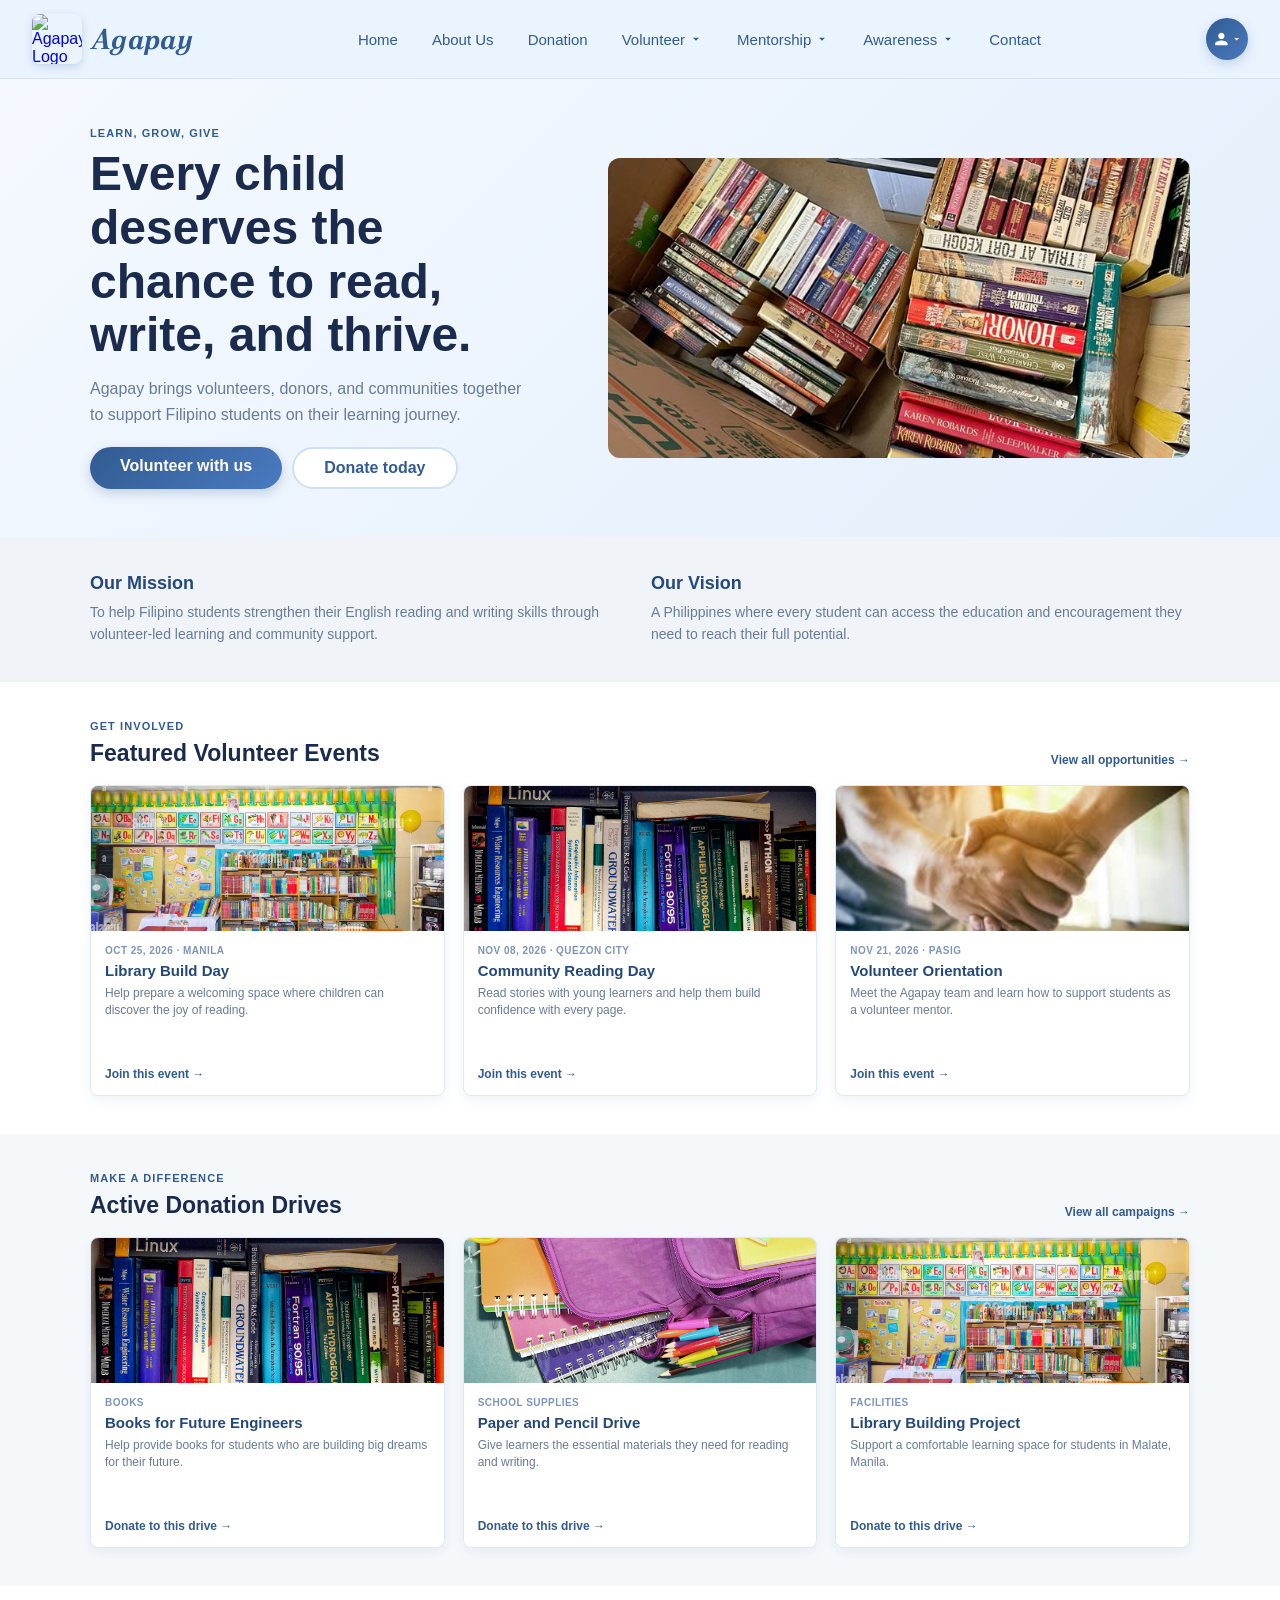
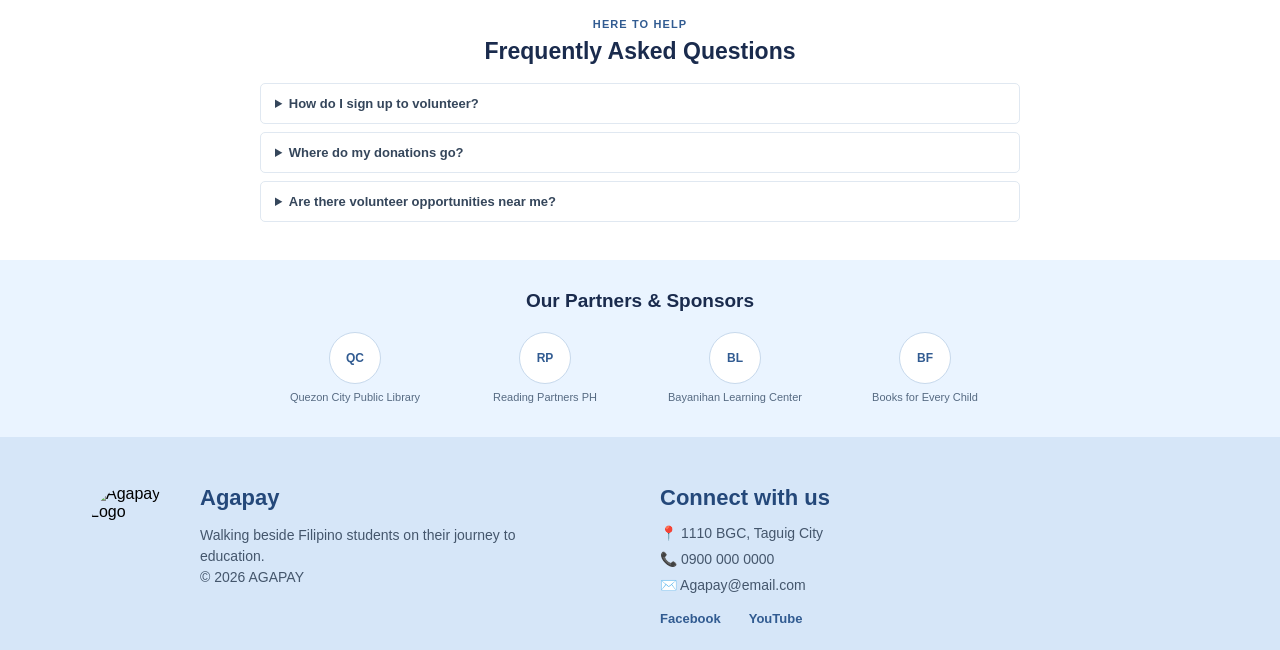
==== Agapay_Website/index.html @ ede17235 "Update Agapay volunteer and home pages Co-authored-by: Copilot <223556219+Copilot@users.noreply.gith" ====
<!DOCTYPE html>
<html lang="en">
<head>
    <meta charset="UTF-8">
    <meta name="viewport" content="width=device-width, initial-scale=1.0">
    <title>Agapay</title>

    <link rel="stylesheet" href="style.css">
    <link href="https://fonts.googleapis.com/css2?family=Poltawski+Nowy:ital,wght@0,400;0,700;1,700&display=swap" rel="stylesheet">
</head>
<body style="display:flex; flex-direction:column; margin:0; font-family: Arial, sans-serif; background-color:#EAF4FF; font-size:16px;">

    <input type="checkbox" id="session" hidden>

    <header class="site-header">
        <input type="checkbox" id="nav-toggle" class="nav-toggle" hidden>

        <div class="header-inner">

            <a href="#home" class="logo-link">
                <img src="assets/Agapay Logo.png" alt="Agapay Logo" class="logo-img">
                <span class="logo-text"><i>Agapay</i></span>
            </a>

            <nav class="main-nav" aria-label="Main navigation">
                <ul class="nav-list">
                    <li><a href="#home" class="nav-link">Home</a></li>
                    <li><a href="#about" class="nav-link">About Us</a></li>
                    <li><a href="#donation" class="nav-link nav-donate">Donation</a></li>

                    <li class="nav-item has-dropdown">
                        <a href="#volunteer" class="nav-link">
                            Volunteer
                            <svg class="caret" xmlns="http://www.w3.org/2000/svg" viewBox="0 0 24 24" fill="currentColor"><path d="M7 10l5 5 5-5z"/></svg>
                        </a>
                        <ul class="dropdown">
                            <li><a href="#volunteer-opportunities">Volunteer Opportunities</a></li>
                            <li><a href="#event-registration">Event Registration</a></li>
                            <li><a href="#volunteer-history">Volunteer History</a></li>
                        </ul>
                    </li>

                    <li class="nav-item has-dropdown">
                        <a href="#mentorship" class="nav-link">
                            Mentorship
                            <svg class="caret" xmlns="http://www.w3.org/2000/svg" viewBox="0 0 24 24" fill="currentColor"><path d="M7 10l5 5 5-5z"/></svg>
                        </a>
                        <ul class="dropdown">
                            <li><a href="#mentor-profiles">Mentor Profiles</a></li>
                            <li><a href="#mentor-application">Mentor Application</a></li>
                            <li><a href="#student-requests">Student Requests</a></li>
                        </ul>
                    </li>

                    <li class="nav-item has-dropdown">
                        <a href="#news" class="nav-link">
                            Awareness
                            <svg class="caret" xmlns="http://www.w3.org/2000/svg" viewBox="0 0 24 24" fill="currentColor"><path d="M7 10l5 5 5-5z"/></svg>
                        </a>
                        <ul class="dropdown">
                            <li><a href="#news">News &amp; Updates</a></li>
                            <li><a href="#blog">Blog / Articles</a></li>
                            <li><a href="#success-stories">Success Stories</a></li>
                            <li><a href="#educational-resources">Educational Resources</a></li>
                            <li><a href="#awareness-campaigns">Awareness Campaigns</a></li>
                        </ul>
                    </li>

                    <li><a href="#contact" class="nav-link">Contact</a></li>
                </ul>
            </nav>

            <div class="account-area">
                <button class="account-btn" aria-label="Account menu" aria-haspopup="true" aria-expanded="false">
                    <svg class="person-icon" xmlns="http://www.w3.org/2000/svg" viewBox="0 0 24 24" fill="currentColor"><path d="M12 12c2.21 0 4-1.79 4-4s-1.79-4-4-4-4 1.79-4 4 1.79 4 4 4zm0 2c-2.67 0-8 1.34-8 4v2h16v-2c0-2.66-5.33-4-8-4z"/></svg>
                    <svg class="dropdown-arrow" xmlns="http://www.w3.org/2000/svg" viewBox="0 0 24 24" fill="currentColor"><path d="M7 10l5 5 5-5z"/></svg>
                </button>

                <ul class="dropdown account-dropdown">
                    <li class="guest-only"><a href="#login">Log In</a></li>
                    <li class="guest-only"><a href="#signup">Sign Up</a></li>
                    <li class="member-only"><a href="#profile">My Profile</a></li>
                    <li class="member-only"><a href="#login"><label for="session">Log Out</label></a></li>
                </ul>
            </div>

            <label for="nav-toggle" class="hamburger" aria-label="Toggle navigation">
                <span></span>
                <span></span>
                <span></span>
            </label>

        </div>
    </header>

    <main id="home" class="page home-page">
        <section class="home-hero">
            <div class="home-hero-inner">
                <div class="home-hero-copy">
                    <p class="home-eyebrow">LEARN, GROW, GIVE</p>
                    <h1>Every child deserves the chance to read, write, and thrive.</h1>
                    <p>Agapay brings volunteers, donors, and communities together to support Filipino students on their learning journey.</p>
                    <div class="home-actions">
                        <a class="btn-pill btn-primary inline" href="#volunteer-opportunities">Volunteer with us</a>
                        <a class="btn-pill btn-secondary inline" href="#donation">Donate today</a>
                    </div>
                </div>
                <img class="home-hero-image" src="assets/A6.jpg" alt="Students gathered in a classroom learning together">
            </div>
        </section>

        <section class="home-mission-vision" aria-label="Our mission and vision">
            <div class="home-section-inner mission-vision-grid">
                <article>
                    <h2>Our Mission</h2>
                    <p>To help Filipino students strengthen their English reading and writing skills through volunteer-led learning and community support.</p>
                </article>
                <article>
                    <h2>Our Vision</h2>
                    <p>A Philippines where every student can access the education and encouragement they need to reach their full potential.</p>
                </article>
            </div>
        </section>

        <section class="home-section" id="home-events" aria-labelledby="home-events-title">
            <div class="home-section-inner">
                <div class="home-section-heading">
                    <div><p class="home-eyebrow">GET INVOLVED</p><h2 id="home-events-title">Featured Volunteer Events</h2></div>
                    <a href="#volunteer-opportunities">View all opportunities <span aria-hidden="true">&#8594;</span></a>
                </div>
                <div class="home-card-grid">
                    <article class="home-card">
                        <img src="assets/library.jpg" alt="Community library space">
                        <div class="home-card-content"><p class="home-card-meta">OCT 25, 2026 · MANILA</p><h3>Library Build Day</h3><p>Help prepare a welcoming space where children can discover the joy of reading.</p><a href="#signup">Join this event <span aria-hidden="true">&#8594;</span></a></div>
                    </article>
                    <article class="home-card">
                        <img src="assets/books.jpg" alt="Books ready for a community reading activity">
                        <div class="home-card-content"><p class="home-card-meta">NOV 08, 2026 · QUEZON CITY</p><h3>Community Reading Day</h3><p>Read stories with young learners and help them build confidence with every page.</p><a href="#signup">Join this event <span aria-hidden="true">&#8594;</span></a></div>
                    </article>
                    <article class="home-card">
                        <img src="assets/A3.jpg" alt="Community members joining hands to support students">
                        <div class="home-card-content"><p class="home-card-meta">NOV 21, 2026 · PASIG</p><h3>Volunteer Orientation</h3><p>Meet the Agapay team and learn how to support students as a volunteer mentor.</p><a href="#signup">Join this event <span aria-hidden="true">&#8594;</span></a></div>
                    </article>
                </div>
            </div>
        </section>

        <section class="home-section home-donations" aria-labelledby="home-donations-title">
            <div class="home-section-inner">
                <div class="home-section-heading">
                    <div><p class="home-eyebrow">MAKE A DIFFERENCE</p><h2 id="home-donations-title">Active Donation Drives</h2></div>
                    <a href="#donation">View all campaigns <span aria-hidden="true">&#8594;</span></a>
                </div>
                <div class="home-card-grid">
                    <article class="home-card">
                        <img src="assets/books.jpg" alt="Books for students">
                        <div class="home-card-content"><p class="home-card-meta">BOOKS</p><h3>Books for Future Engineers</h3><p>Help provide books for students who are building big dreams for their future.</p><a href="#campaign-books">Donate to this drive <span aria-hidden="true">&#8594;</span></a></div>
                    </article>
                    <article class="home-card">
                        <img src="assets/school-supplies.jpg" alt="School supplies for learners">
                        <div class="home-card-content"><p class="home-card-meta">SCHOOL SUPPLIES</p><h3>Paper and Pencil Drive</h3><p>Give learners the essential materials they need for reading and writing.</p><a href="#campaign-supplies">Donate to this drive <span aria-hidden="true">&#8594;</span></a></div>
                    </article>
                    <article class="home-card">
                        <img src="assets/library.jpg" alt="A library for students">
                        <div class="home-card-content"><p class="home-card-meta">FACILITIES</p><h3>Library Building Project</h3><p>Support a comfortable learning space for students in Malate, Manila.</p><a href="#campaign-library">Donate to this drive <span aria-hidden="true">&#8594;</span></a></div>
                    </article>
                </div>
            </div>
        </section>

        <section class="home-section home-faq" aria-labelledby="home-faq-title">
            <div class="home-section-inner home-faq-inner">
                <p class="home-eyebrow">HERE TO HELP</p>
                <h2 id="home-faq-title">Frequently Asked Questions</h2>
                <details><summary>How do I sign up to volunteer?</summary><p>Create an account, then explore volunteer opportunities to find an activity that fits you.</p></details>
                <details><summary>Where do my donations go?</summary><p>Donations support the campaigns listed on Agapay, including books, school supplies, and learning spaces.</p></details>
                <details><summary>Are there volunteer opportunities near me?</summary><p>Our events take place in different communities. Check the event details for each location and date.</p></details>
            </div>
        </section>

        <section class="home-partners" aria-labelledby="home-partners-title">
            <div class="home-section-inner">
                <h2 id="home-partners-title">Our Partners &amp; Sponsors</h2>
                <div class="home-partner-list">
                    <div><span aria-hidden="true">QC</span><p>Quezon City Public Library</p></div>
                    <div><span aria-hidden="true">RP</span><p>Reading Partners PH</p></div>
                    <div><span aria-hidden="true">BL</span><p>Bayanihan Learning Center</p></div>
                    <div><span aria-hidden="true">BF</span><p>Books for Every Child</p></div>
                </div>
            </div>
        </section>
    </main>

    <main id="volunteer-opportunities" class="page volunteer-page">
        <section class="volunteer-hero">
            <div class="volunteer-hero-inner">
                <p class="volunteer-eyebrow">MAKE A DIFFERENCE</p>
                <h1>Discover Volunteer Opportunities</h1>
                <p>Make a difference. Make education accessible for every Filipino student.</p>
            </div>
        </section>
        <section class="volunteer-content" aria-label="Volunteer opportunities">
            <div class="volunteer-toolbar">
                <label class="volunteer-search">⌕ <input type="search" placeholder="Search opportunities" aria-label="Search volunteer opportunities"></label>
                <div class="volunteer-categories" aria-label="Opportunity categories">
                    <button class="selected" type="button" data-category="all" aria-pressed="true">All</button>
                    <button type="button" data-category="College" aria-pressed="false">College</button>
                    <button type="button" data-category="High School" aria-pressed="false">High School</button>
                    <button type="button" data-category="Elementary" aria-pressed="false">Elementary</button>
                    <button type="button" data-category="Event Organizer" aria-pressed="false">Event Organizer</button>
                </div>
            </div>
            <div class="volunteer-list-heading"><h2>Available Opportunities</h2><span id="opportunity-count" aria-live="polite">6 opportunities</span></div>
            <div class="volunteer-grid">
                <article class="opportunity-card" data-category="College">
                    <img src="assets/books.jpg" alt="Books for a reading session">
                    <div class="opportunity-card-body"><span class="opportunity-tag">College · Quezon City</span><h3>Reading Buddy</h3><p>Read with elementary learners and help them practice English in a friendly setting.</p><div class="opportunity-meta"><span>Weekends</span><span>2 hrs / week</span></div><a href="#event-registration">View opportunity <span aria-hidden="true">&#8594;</span></a></div>
                </article>
                <article class="opportunity-card" data-category="College">
                    <img src="assets/A4.jpg" alt="A learner practicing writing during a learning session">
                    <div class="opportunity-card-body"><span class="opportunity-tag">College · Manila</span><h3>Learning Session Assistant</h3><p>Support mentors with small-group activities, learning materials, and attendance.</p><div class="opportunity-meta"><span>Oct 25, 2026</span><span>Half day</span></div><a href="#event-registration">View opportunity <span aria-hidden="true">&#8594;</span></a></div>
                </article>
                <article class="opportunity-card" data-category="High School">
                    <img src="assets/school-supplies.jpg" alt="School supplies prepared for distribution">
                    <div class="opportunity-card-body"><span class="opportunity-tag">High School · Pasig</span><h3>School Supply Drive</h3><p>Help sort and prepare books and school supplies for local students.</p><div class="opportunity-meta"><span>Nov 08, 2026</span><span>4 hrs</span></div><a href="#event-registration">View opportunity <span aria-hidden="true">&#8594;</span></a></div>
                </article>
                <article class="opportunity-card" data-category="Event Organizer">
                    <img src="assets/library.jpg" alt="Community library space">
                    <div class="opportunity-card-body"><span class="opportunity-tag">Event Organizer · Manila</span><h3>Library Build Day</h3><p>Work with the community to prepare a welcoming space for young readers.</p><div class="opportunity-meta"><span>Oct 25, 2026</span><span>Full day</span></div><a href="#event-registration">View opportunity <span aria-hidden="true">&#8594;</span></a></div>
                </article>
                <article class="opportunity-card" data-category="College">
                    <img src="assets/A3.jpg" alt="Community members joining hands during volunteer orientation">
                    <div class="opportunity-card-body"><span class="opportunity-tag">College · Quezon City</span><h3>Volunteer Orientation</h3><p>Welcome new volunteers and help them learn about Agapay's programs.</p><div class="opportunity-meta"><span>Nov 21, 2026</span><span>3 hrs</span></div><a href="#event-registration">View opportunity <span aria-hidden="true">&#8594;</span></a></div>
                </article>
                <article class="opportunity-card" data-category="Elementary">
                    <img src="assets/A1.jpg" alt="Illustrated storybooks for a storytelling session">
                    <div class="opportunity-card-body"><span class="opportunity-tag">Elementary · Caloocan</span><h3>Storytelling Volunteer</h3><p>Bring stories to life and encourage children to enjoy reading together.</p><div class="opportunity-meta"><span>Weekends</span><span>2 hrs / week</span></div><a href="#event-registration">View opportunity <span aria-hidden="true">&#8594;</span></a></div>
                </article>
            </div>
            <p class="opportunity-empty" hidden>No opportunities match your search.</p>
            <div class="volunteer-more"><button type="button" disabled>All opportunities shown</button></div>
            <div class="volunteer-bottom-grid">
                <section><h2>Who Can Volunteer?</h2><p>Anyone who cares about helping students learn can volunteer. Opportunities are available for high school and college students, working adults, and community members.</p><p>Some roles may require a short orientation or specific experience; check each opportunity for details.</p></section>
                <section><h2>Benefits</h2><p>Make a meaningful impact in your community while building communication, teamwork, and mentoring skills.</p><p>You'll meet people who share your passion for literacy and receive confirmation of your volunteer hours.</p></section>
            </div>
        </section>
    </main>

    <main id="event-registration" class="page volunteer-page">
        <section class="registration-content">
            <a class="volunteer-back-link" href="#volunteer-opportunities">&#8592; Back to opportunities</a>
            <div class="registration-heading"><p class="volunteer-eyebrow">JOIN THE AGAPAY COMMUNITY</p><h1>Volunteer Registration</h1><p>Choose an opportunity and tell us a little about yourself. Our team will follow up with the event details.</p></div>
            <div class="registration-layout">
                <section class="registration-form-panel" aria-labelledby="registration-form-title">
                    <h2 id="registration-form-title">Your Details</h2>
                    <p class="form-demo-note">Sample registration form. Submissions are not connected to a database yet.</p>
                    <form action="#event-registration" method="post">
                        <label>Full name<input type="text" name="volunteer-name" autocomplete="name" placeholder="Juan Dela Cruz" required></label>
                        <div class="registration-field-row">
                            <label>Email address<input type="email" name="volunteer-email" autocomplete="email" placeholder="you@email.com" required></label>
                            <label>Contact number<input type="tel" name="volunteer-phone" autocomplete="tel" placeholder="09XX XXX XXXX" required></label>
                        </div>
                        <label>Choose an opportunity
                            <select name="opportunity" required>
                                <option value="" selected disabled>Select an opportunity</option>
                                <option>Reading Buddy — Quezon City</option>
                                <option>Learning Session Assistant — Manila</option>
                                <option>School Supply Drive — Pasig</option>
                                <option>Library Build Day — Manila</option>
                                <option>Volunteer Orientation — Quezon City</option>
                                <option>Storytelling Volunteer — Caloocan</option>
                            </select>
                        </label>
                        <label>Why would you like to volunteer?<textarea name="motivation" rows="4" placeholder="Tell us about your interest (optional)"></textarea></label>
                        <button type="submit">Submit registration</button>
                    </form>
                </section>
                <aside class="registration-sidebar">
                    <div class="registration-event-image"><img src="assets/A3.jpg" alt="Community members joining hands to support students"></div>
                    <h2>Volunteer with Agapay</h2>
                    <p>Be part of a community helping Filipino students build confidence in reading and writing.</p>
                    <a class="registration-share-link" href="#volunteer-opportunities">Browse opportunities</a>
                    <div class="registration-participants"><h3>What to expect</h3><p><span>01</span> Choose an opportunity</p><p><span>02</span> Submit your details</p><p><span>03</span> Our team will contact you</p></div>
                </aside>
            </div>
        </section>
    </main>

    <!-- ========== News & Updates ========== -->
    <main id="news" class="page awareness-page-inline">
        <section class="awareness-page">
            <div class="awareness-hero">
                <h1 class="awareness-title">News &amp; Updates</h1>
                <p class="awareness-subtitle">The latest stories, milestones, and happenings from the Agapay community — as we bring reading and writing closer to every Filipino child in Metro Manila.</p>
            </div>

            <div class="awareness-grid">
                <article class="awareness-card">
                    <div class="awareness-img-wrap">
                        <img src="assets/A1.jpg" alt="News image" class="awareness-img">
                        <span class="awareness-badge">Announcement</span>
                    </div>
                    <div class="awareness-body-content">
                        <p class="awareness-date">March 12, 2026</p>
                        <h3 class="awareness-card-title">Agapay Launches "Bawat Bata, Bawat Kwento" Reading Drive</h3>
                        <p class="awareness-excerpt">A Metro Manila initiative bringing 10,000 storybooks to children in public schools across Quezon City, Manila, Caloocan, and Pasay.</p>
                        <a href="#" class="awareness-link">Read more →</a>
                    </div>
                </article>

                <article class="awareness-card">
                    <div class="awareness-img-wrap">
                        <img src="assets/A2.jpg" alt="News image" class="awareness-img">
                        <span class="awareness-badge">Milestone</span>
                    </div>
                    <div class="awareness-body-content">
                        <p class="awareness-date">February 28, 2026</p>
                        <h3 class="awareness-card-title">150,000 Children Reached Nationwide</h3>
                        <p class="awareness-excerpt">Thanks to our volunteers and partners, Agapay has now touched the lives of over 150,000 children across Metro Manila through free reading and writing programs.</p>
                        <a href="#" class="awareness-link">Read more →</a>
                    </div>
                </article>

                <article class="awareness-card">
                    <div class="awareness-img-wrap">
                        <img src="assets/A3.jpg" alt="News image" class="awareness-img">
                        <span class="awareness-badge">Partnership</span>
                    </div>
                    <div class="awareness-body-content">
                        <p class="awareness-date">February 10, 2026</p>
                        <h3 class="awareness-card-title">New Partnership with Local Barangay Councils</h3>
                        <p class="awareness-excerpt">Agapay formalizes partnerships with 40 barangays across Metro Manila to establish weekly reading corners for out-of-school youth.</p>
                        <a href="#" class="awareness-link">Read more →</a>
                    </div>
                </article>

                <article class="awareness-card">
                    <div class="awareness-img-wrap">
                        <img src="assets/A4.jpg" alt="News image" class="awareness-img">
                        <span class="awareness-badge">Event</span>
                    </div>
                    <div class="awareness-body-content">
                        <p class="awareness-date">January 22, 2026</p>
                        <h3 class="awareness-card-title">Volunteer Orientation Kicks Off in Quezon City</h3>
                        <p class="awareness-excerpt">Over 300 new volunteers joined our Quezon City chapter to be trained as reading mentors for children ages 5–12.</p>
                        <a href="#" class="awareness-link">Read more →</a>
                    </div>
                </article>

                <article class="awareness-card">
                    <div class="awareness-img-wrap">
                        <img src="assets/A5.jpg" alt="News image" class="awareness-img">
                        <span class="awareness-badge">Announcement</span>
                    </div>
                    <div class="awareness-body-content">
                        <p class="awareness-date">January 8, 2026</p>
                        <h3 class="awareness-card-title">Summer Reading Camp 2026 Registration Now Open</h3>
                        <p class="awareness-excerpt">A 6-week reading and writing camp for children ages 6–12 — free of charge, in partnership with public schools across Metro Manila.</p>
                        <a href="#" class="awareness-link">Read more →</a>
                    </div>
                </article>

                <article class="awareness-card">
                    <div class="awareness-img-wrap">
                        <img src="assets/A6.jpg" alt="News image" class="awareness-img">
                        <span class="awareness-badge">Milestone</span>
                    </div>
                    <div class="awareness-body-content">
                        <p class="awareness-date">December 15, 2025</p>
                        <h3 class="awareness-card-title">42,000 Books Donated This Year</h3>
                        <p class="awareness-excerpt">Our book donation drive wraps up with a record-breaking 42,000 books distributed to children across Metro Manila.</p>
                        <a href="#" class="awareness-link">Read more →</a>
                    </div>
                </article>
            </div>
        </section>
    </main>

    <!-- ========== Blog / Articles ========== -->
    <main id="blog" class="page awareness-page-inline">
        <section class="awareness-page">
            <div class="awareness-hero">
                <h1 class="awareness-title">Blog / Articles</h1>
                <p class="awareness-subtitle">Essays, reflections, and practical guides from our volunteers, educators, and partners on literacy and learning.</p>
            </div>

            <div class="awareness-grid">
                <article class="awareness-card">
                    <div class="awareness-img-wrap">
                        <img src="assets/A7.jpg" alt="Article cover" class="awareness-img">
                        <span class="awareness-badge">Essay</span>
                    </div>
                    <div class="awareness-body-content">
                        <p class="awareness-date">By Maria Santos · March 5, 2026</p>
                        <h3 class="awareness-card-title">Why Reading Aloud Matters More Than Ever</h3>
                        <p class="awareness-excerpt">Reading aloud to a child does more than teach words — it builds trust, imagination, and a lifelong love of stories.</p>
                        <a href="#" class="awareness-link">Read article →</a>
                    </div>
                </article>

                <article class="awareness-card">
                    <div class="awareness-img-wrap">
                        <img src="assets/A8.jpg" alt="Article cover" class="awareness-img">
                        <span class="awareness-badge">Guide</span>
                    </div>
                    <div class="awareness-body-content">
                        <p class="awareness-date">By Juan Dela Cruz · February 20, 2026</p>
                        <h3 class="awareness-card-title">5 Simple Ways to Encourage Writing at Home</h3>
                        <p class="awareness-excerpt">You don't need a classroom to nurture a young writer. Here are five everyday habits that make a difference.</p>
                        <a href="#" class="awareness-link">Read article →</a>
                    </div>
                </article>

                <article class="awareness-card">
                    <div class="awareness-img-wrap">
                        <img src="assets/A9.jpg" alt="Article cover" class="awareness-img">
                        <span class="awareness-badge">Reflection</span>
                    </div>
                    <div class="awareness-body-content">
                        <p class="awareness-date">By Ate Liza · February 4, 2026</p>
                        <h3 class="awareness-card-title">What I Learned from Teaching in Tondo, Manila</h3>
                        <p class="awareness-excerpt">A volunteer mentor shares three months of lessons — not just for her students, but for herself.</p>
                        <a href="#" class="awareness-link">Read article →</a>
                    </div>
                </article>

                <article class="awareness-card">
                    <div class="awareness-img-wrap">
                        <img src="assets/A10.jpg" alt="Article cover" class="awareness-img">
                        <span class="awareness-badge">Research</span>
                    </div>
                    <div class="awareness-body-content">
                        <p class="awareness-date">By Agapay Team · January 18, 2026</p>
                        <h3 class="awareness-card-title">The State of Child Literacy in Metro Manila</h3>
                        <p class="awareness-excerpt">A look at the current literacy landscape across NCR and where community-led interventions make the biggest impact.</p>
                        <a href="#" class="awareness-link">Read article →</a>
                    </div>
                </article>

                <article class="awareness-card">
                    <div class="awareness-img-wrap">
                        <img src="assets/A11.jpg" alt="Article cover" class="awareness-img">
                        <span class="awareness-badge">Guide</span>
                    </div>
                    <div class="awareness-body-content">
                        <p class="awareness-date">By Teacher Ana · January 3, 2026</p>
                        <h3 class="awareness-card-title">Building a Reading Corner on a Small Budget</h3>
                        <p class="awareness-excerpt">A step-by-step guide for parents and teachers who want to create a cozy reading space with limited resources.</p>
                        <a href="#" class="awareness-link">Read article →</a>
                    </div>
                </article>

                <article class="awareness-card">
                    <div class="awareness-img-wrap">
                        <img src="assets/A12.jpg" alt="Article cover" class="awareness-img">
                        <span class="awareness-badge">Essay</span>
                    </div>
                    <div class="awareness-body-content">
                        <p class="awareness-date">By Kuya Ben · December 12, 2025</p>
                        <h3 class="awareness-card-title">The Quiet Power of a Library Card</h3>
                        <p class="awareness-excerpt">How a small piece of plastic can open a whole world for a child who has never owned a book.</p>
                        <a href="#" class="awareness-link">Read article →</a>
                    </div>
                </article>
            </div>
        </section>
    </main>

    <!-- ========== Success Stories ========== -->
    <main id="success-stories" class="page awareness-page-inline">
        <section class="awareness-page">
            <div class="awareness-hero">
                <h1 class="awareness-title">Success Stories</h1>
                <p class="awareness-subtitle">Real journeys of children, mentors, and communities whose lives were changed by the simple act of learning to read and write.</p>
            </div>

            <div class="awareness-grid">
                <article class="awareness-card">
                    <div class="awareness-img-wrap">
                        <img src="assets/A13.jpg" alt="Success story" class="awareness-img">
                        <span class="awareness-badge">Student</span>
                    </div>
                    <div class="awareness-body-content">
                        <p class="awareness-date">Quezon City · 2025</p>
                        <h3 class="awareness-card-title">From Non-Reader to Class Valedictorian</h3>
                        <p class="awareness-excerpt">At 9, Ana could not read a single sentence. Today, she leads her class and dreams of becoming a teacher.</p>
                        <a href="#" class="awareness-link">Read her story →</a>
                    </div>
                </article>

                <article class="awareness-card">
                    <div class="awareness-img-wrap">
                        <img src="assets/A14.jpg" alt="Success story" class="awareness-img">
                        <span class="awareness-badge">Student</span>
                    </div>
                    <div class="awareness-body-content">
                        <p class="awareness-date">Manila · 2025</p>
                        <h3 class="awareness-card-title">The Boy Who Read His First Storybook</h3>
                        <p class="awareness-excerpt">At seven, Ben had never owned a book. Six months into Agapay's reading program, he finished his first full storybook — and asked for another.</p>
                        <a href="#" class="awareness-link">Read his story →</a>
                    </div>
                </article>

                <article class="awareness-card">
                    <div class="awareness-img-wrap">
                        <img src="assets/A15.jpg" alt="Success story" class="awareness-img">
                        <span class="awareness-badge">Community</span>
                    </div>
                    <div class="awareness-body-content">
                        <p class="awareness-date">Pasig · 2024</p>
                        <h3 class="awareness-card-title">A Barangay That Built Its Own Library</h3>
                        <p class="awareness-excerpt">With Agapay's help, residents of Barangay Malinao transformed an old shed into a thriving community library.</p>
                        <a href="#" class="awareness-link">Read their story →</a>
                    </div>
                </article>

                <article class="awareness-card">
                    <div class="awareness-img-wrap">
                        <img src="assets/A16.jpg" alt="Success story" class="awareness-img">
                        <span class="awareness-badge">Student</span>
                    </div>
                    <div class="awareness-body-content">
                        <p class="awareness-date">Caloocan · 2024</p>
                        <h3 class="awareness-card-title">The Boy Who Wrote His First Poem</h3>
                        <p class="awareness-excerpt">Marco struggled with words for years. A patient mentor helped him write — and publish — his first poem.</p>
                        <a href="#" class="awareness-link">Read his story →</a>
                    </div>
                </article>

                <article class="awareness-card">
                    <div class="awareness-img-wrap">
                        <img src="assets/A17.jpg" alt="Success story" class="awareness-img">
                        <span class="awareness-badge">Mentor</span>
                    </div>
                    <div class="awareness-body-content">
                        <p class="awareness-date">Makati · 2024</p>
                        <h3 class="awareness-card-title">A College Student Who Volunteers Every Saturday</h3>
                        <p class="awareness-excerpt">Miguel spends his weekends teaching reading. He says it's the best part of his week — every single week.</p>
                        <a href="#" class="awareness-link">Read his story →</a>
                    </div>
                </article>

                <article class="awareness-card">
                    <div class="awareness-img-wrap">
                        <img src="assets/A18.jpg" alt="Success story" class="awareness-img">
                        <span class="awareness-badge">Community</span>
                    </div>
                    <div class="awareness-body-content">
                        <p class="awareness-date">Navotas · 2023</p>
                        <h3 class="awareness-card-title">Coastal Families Turn to Storybooks</h3>
                        <p class="awareness-excerpt">In a coastal community in Navotas, reading nights have become a weekly tradition — bringing families closer together.</p>
                        <a href="#" class="awareness-link">Read their story →</a>
                    </div>
                </article>
            </div>
        </section>
    </main>

    <!-- ========== Educational Resources ========== -->
    <main id="educational-resources" class="page awareness-page-inline">
        <section class="awareness-page">
            <div class="awareness-hero">
                <h1 class="awareness-title">Educational Resources</h1>
                <p class="awareness-subtitle">Free, downloadable materials for parents, teachers, and volunteers who want to help children learn to read and write.</p>
            </div>

            <div class="awareness-grid">
                <article class="awareness-card">
                    <div class="awareness-img-wrap">
                        <img src="assets/A19.jpg" alt="Resource cover" class="awareness-img">
                        <span class="awareness-badge">Worksheet</span>
                    </div>
                    <div class="awareness-body-content">
                        <p class="awareness-date">PDF · Ages 5–7</p>
                        <h3 class="awareness-card-title">Beginner Reading Worksheets: Set A</h3>
                        <p class="awareness-excerpt">A printable 20-page pack of phonics, sight words, and simple sentences for early readers.</p>
                        <a href="#" class="awareness-link">Download PDF →</a>
                    </div>
                </article>

                <article class="awareness-card">
                    <div class="awareness-img-wrap">
                        <img src="assets/A20.jpg" alt="Resource cover" class="awareness-img">
                        <span class="awareness-badge">Guide</span>
                    </div>
                    <div class="awareness-body-content">
                        <p class="awareness-date">PDF · For Parents</p>
                        <h3 class="awareness-card-title">A Parent's Guide to Reading Aloud</h3>
                        <p class="awareness-excerpt">Simple, practical tips on turning storytime into a powerful learning moment every day.</p>
                        <a href="#" class="awareness-link">Download PDF →</a>
                    </div>
                </article>

                <article class="awareness-card">
                    <div class="awareness-img-wrap">
                        <img src="assets/A21.jpg" alt="Resource cover" class="awareness-img">
                        <span class="awareness-badge">Module</span>
                    </div>
                    <div class="awareness-body-content">
                        <p class="awareness-date">PDF · For Volunteers</p>
                        <h3 class="awareness-card-title">Volunteer Mentor Training Module</h3>
                        <p class="awareness-excerpt">Everything a new volunteer needs: session flow, teaching strategies, and child-friendly activities.</p>
                        <a href="#" class="awareness-link">Download PDF →</a>
                    </div>
                </article>

                <article class="awareness-card">
                    <div class="awareness-img-wrap">
                        <img src="assets/A22.jpg" alt="Resource cover" class="awareness-img">
                        <span class="awareness-badge">Activity Book</span>
                    </div>
                    <div class="awareness-body-content">
                        <p class="awareness-date">PDF · Ages 6–10</p>
                        <h3 class="awareness-card-title">My First Writing Journal</h3>
                        <p class="awareness-excerpt">A cheerful 30-page activity book that encourages children to write about their day, their dreams, and their world.</p>
                        <a href="#" class="awareness-link">Download PDF →</a>
                    </div>
                </article>

                <article class="awareness-card">
                    <div class="awareness-img-wrap">
                        <img src="assets/A23.jpg" alt="Resource cover" class="awareness-img">
                        <span class="awareness-badge">Flashcards</span>
                    </div>
                    <div class="awareness-body-content">
                        <p class="awareness-date">PDF · Ages 4–7</p>
                        <h3 class="awareness-card-title">Printable Alphabet &amp; Sight Word Flashcards</h3>
                        <p class="awareness-excerpt">Colorful flashcards designed for one-on-one tutoring and small group sessions.</p>
                        <a href="#" class="awareness-link">Download PDF →</a>
                    </div>
                </article>

                <article class="awareness-card">
                    <div class="awareness-img-wrap">
                        <img src="assets/A24.jpg" alt="Resource cover" class="awareness-img">
                        <span class="awareness-badge">Storybook</span>
                    </div>
                    <div class="awareness-body-content">
                        <p class="awareness-date">PDF · Ages 5–9</p>
                        <h3 class="awareness-card-title">"Ang Munting Manunulat" — A Free Storybook</h3>
                        <p class="awareness-excerpt">An illustrated Filipino story about a young girl who discovers the joy of writing. Free to download and print.</p>
                        <a href="#" class="awareness-link">Download PDF →</a>
                    </div>
                </article>
            </div>
        </section>
    </main>

    <!-- ========== Awareness Campaigns ========== -->
    <main id="awareness-campaigns" class="page awareness-page-inline">
        <section class="awareness-page">
            <div class="awareness-hero">
                <h1 class="awareness-title">Awareness Campaigns</h1>
                <p class="awareness-subtitle">Ongoing drives and calls to action — join us in spreading the word that every Filipino child deserves to read and write.</p>
            </div>

            <div class="awareness-grid">
                <article class="awareness-card">
                    <div class="awareness-img-wrap">
                        <img src="assets/A1.jpg" alt="Children's storybooks for a community reading drive" class="awareness-img">
                        <span class="awareness-badge">Reading Drive</span>
                    </div>
                    <div class="awareness-body-content">
                        <p class="awareness-date">Ongoing · Metro Manila</p>
                        <h3 class="awareness-card-title">Bawat Bata, Bawat Kwento</h3>
                        <p class="awareness-excerpt">Help us put a storybook in the hands of every Filipino child. Goal: 10,000 books by December 2026.</p>
                        <a href="#" class="awareness-link">Join the campaign →</a>
                    </div>
                </article>

                <article class="awareness-card">
                    <div class="awareness-img-wrap">
                        <img src="assets/A2.jpg" alt="Classroom prepared for National Reading Month activities" class="awareness-img">
                        <span class="awareness-badge">Literacy Month</span>
                    </div>
                    <div class="awareness-body-content">
                        <p class="awareness-date">November 2026 · Metro Manila</p>
                        <h3 class="awareness-card-title">National Reading Month</h3>
                        <p class="awareness-excerpt">A month-long celebration of literacy with read-aloud events, storytelling festivals, and community read-ins.</p>
                        <a href="#" class="awareness-link">See events →</a>
                    </div>
                </article>

                <article class="awareness-card">
                    <div class="awareness-img-wrap">
                        <img src="assets/A4.jpg" alt="A child practicing writing for a reading challenge" class="awareness-img">
                        <span class="awareness-badge">Social Media</span>
                    </div>
                    <div class="awareness-body-content">
                        <p class="awareness-date">Ongoing · Online</p>
                        <h3 class="awareness-card-title">#TaraBasaTayo Challenge</h3>
                        <p class="awareness-excerpt">Post a 30-second video of you reading to a child. Tag three friends. Help us make reading go viral.</p>
                        <a href="#" class="awareness-link">Take the challenge →</a>
                    </div>
                </article>

                <article class="awareness-card">
                    <div class="awareness-img-wrap">
                        <img src="assets/school-supplies.jpg" alt="School supplies for the back-to-school kits drive" class="awareness-img">
                        <span class="awareness-badge">Fundraising</span>
                    </div>
                    <div class="awareness-body-content">
                        <p class="awareness-date">June–August 2026</p>
                        <h3 class="awareness-card-title">Back-to-School Kits Drive</h3>
                        <p class="awareness-excerpt">Help us provide notebooks, pencils, and reading materials to 5,000 students before the new school year begins.</p>
                        <a href="#" class="awareness-link">Donate a kit →</a>
                    </div>
                </article>

                <article class="awareness-card">
                    <div class="awareness-img-wrap">
                        <img src="assets/library.jpg" alt="Classroom space for an adopt-a-reading-corner project" class="awareness-img">
                        <span class="awareness-badge">Community</span>
                    </div>
                    <div class="awareness-body-content">
                        <p class="awareness-date">Ongoing · Barangay-based</p>
                        <h3 class="awareness-card-title">Adopt-a-Reading-Corner</h3>
                        <p class="awareness-excerpt">Sponsor a reading corner in a public school or barangay hall. Each corner serves 30–50 children weekly.</p>
                        <a href="#" class="awareness-link">Sponsor a corner →</a>
                    </div>
                </article>

                <article class="awareness-card">
                    <div class="awareness-img-wrap">
                        <img src="assets/A6.jpg" alt="Students learning together in a classroom" class="awareness-img">
                        <span class="awareness-badge">Volunteer Call</span>
                    </div>
                    <div class="awareness-body-content">
                        <p class="awareness-date">Rolling intake · Metro Manila</p>
                        <h3 class="awareness-card-title">Be a Reading Mentor</h3>
                        <p class="awareness-excerpt">Volunteer 2 hours a week to help a child read. Training and materials provided — all you need is heart.</p>
                        <a href="#" class="awareness-link">Sign up to mentor →</a>
                    </div>
                </article>
            </div>
        </section>
    </main>

    <!-- Donate -->
    <div id="donation" class="page">

        <div class="filter-bar">
            <div class="filter-inner">
                <div class="search-group">
                    <label class="search-box">
                        <svg xmlns="http://www.w3.org/2000/svg" viewBox="0 0 24 24" fill="none" stroke="currentColor" stroke-width="2" stroke-linecap="round"><circle cx="11" cy="11" r="7"/><path d="M21 21l-4.3-4.3"/></svg>
                        <input type="search" placeholder="Search campaigns" aria-label="Search campaigns">
                    </label>
                    <button class="filter-btn" aria-label="Filter campaigns">
                        <svg xmlns="http://www.w3.org/2000/svg" viewBox="0 0 24 24" fill="none" stroke="currentColor" stroke-width="2" stroke-linejoin="round"><path d="M3 5h18l-7 8v6l-4 2v-8L3 5z"/></svg>
                    </button>
                </div>

                <ul class="category-tabs">
                    <li><label><input type="radio" name="cat" id="cat-all" checked>All</label></li>
                    <li><label><input type="radio" name="cat" id="cat-books">Books</label></li>
                    <li><label><input type="radio" name="cat" id="cat-school-supplies">School Supplies</label></li>
                    <li><label><input type="radio" name="cat" id="cat-facilities">Facilities</label></li>
                </ul>
            </div>
        </div>

        <main class="campaigns">
            <div class="campaigns-inner">
                <div class="section-head">
                    <h1>Discover Fundraising Campaigns</h1>
                    <p>One Peso, One Dream: Help Filipino Students Achieve English Literacy</p>
                </div>

                <div class="campaign-grid">
                    <article class="campaign-card" data-category="Books">
                        <a href="#campaign-books" aria-label="Books for Future Engineers">
                            <img class="card-img" src="assets/books.jpg" alt="Books for Future Engineers">
                        </a>
                        <div class="card-body">
                            <span class="card-tag">Books</span>
                            <h3 class="card-title"><a href="#campaign-books">Books for Future Engineers</a></h3>
                            <p class="card-desc">Help Engineering Elementary School to provide books for their students that aims to be future engineers.</p>
                            <div class="progress" role="progressbar" aria-valuenow="75" aria-valuemin="0" aria-valuemax="100">
                                <div class="progress-fill" style="width: 75%;"></div>
                            </div>
                            <div class="card-meta"><span>₱8,000 raised</span><span>₱11,000 goal</span></div>
                        </div>
                    </article>

                    <article class="campaign-card" data-category="School Supplies">
                        <a href="#campaign-supplies" aria-label="Paper and Pencil Drive">
                            <img class="card-img" src="assets/school-supplies.jpg" alt="Paper and Pencil Drive">
                        </a>
                        <div class="card-body">
                            <span class="card-tag">School Supplies</span>
                            <h3 class="card-title"><a href="#campaign-supplies">Paper and Pencil Drive</a></h3>
                            <p class="card-desc">Help learners from province of Cabuyao Laguna by giving them essential school supplies.</p>
                            <div class="progress" role="progressbar" aria-valuenow="40" aria-valuemin="0" aria-valuemax="100">
                                <div class="progress-fill" style="width: 40%;"></div>
                            </div>
                            <div class="card-meta"><span>₱12,000 raised</span><span>₱20,000 goal</span></div>
                        </div>
                    </article>

                    <article class="campaign-card" data-category="Facilities">
                        <a href="#campaign-library" aria-label="Library Building Project">
                            <img class="card-img" src="assets/library.jpg" alt="">
                        </a>
                        <div class="card-body">
                            <span class="card-tag">Facilities</span>
                            <h3 class="card-title"><a href="#campaign-library">Library Building Project</a></h3>
                            <p class="card-desc">Build a new library to provide a better learning environment for students in Malate, Manila.</p>
                            <div class="progress" role="progressbar" aria-valuenow="80" aria-valuemin="0" aria-valuemax="100">
                                <div class="progress-fill" style="width: 80%;"></div>
                            </div>
                            <div class="card-meta"><span>₱40,000 raised</span><span>₱50,000 goal</span></div>
                        </div>
                    </article>
                </div>
            </div>
        </main>

        <div class="show-more-wrap">
            <button class="show-more">Show more</button>
        </div>

    </div>

    <main id="campaign-books" class="page">
        <input type="checkbox" id="donate-books" class="donate-toggle" hidden>

        <div class="wrap">
            <h1 class="detail-title">Books for Future Engineers</h1>
            <div class="detail-meta"><span>👤 Engineering Elementary School</span><span>📍 Quezon City</span><span>🏷️ Books</span></div>
            <div class="detail-layout">

                <section class="detail-main">
                    <div class="detail-tabs">
                        <label class="tab-btn"><input type="radio" name="ct-books" class="ct-story" checked>Story</label>
                        <label class="tab-btn"><input type="radio" name="ct-books" class="ct-update">Update</label>
                        <label class="tab-btn"><input type="radio" name="ct-books" class="ct-donors">Donors</label>
                    </div>

                    <div class="tab-panel p-story">
                        <img class="story-img" src="assets/books.jpg" alt="">
                        <div class="story-text">
                            <p>Help Engineering Elementary School provide books for students who dream of becoming future engineers.</p>
                            <p>Your donation will go to textbooks, reference books and reading materials for every grade level.</p>
                            <p>Thank you for helping us reach our goal and giving these students a head start.</p>
                        </div>
                        <div class="organizer-card">
                            <img class="avatar lg" src="assets/A6.jpg" alt="Students who benefit from the book drive">
                            <div><strong>Engineering Elementary School</strong><span>Campaign organizer</span></div>
                        </div>
                    </div>

                    <div class="tab-panel p-update">
                        <ul class="timeline">
                            <li class="timeline-item"><div class="timeline-date">Oct 1, 2026</div>
                                <div class="timeline-body"><h3>Scholars received their first set of books</h3><p>The scholars at Engineering Elementary School have received their first set of books, thanks to the generous donations from our supporters.</p></div></li>
                            <li class="timeline-item"><div class="timeline-date">Sep 15, 2026</div>
                                <div class="timeline-body"><h3>Campaign passed 50% of the goal</h3><p>We are thrilled to announce that our campaign has passed 50% of its goal, thanks to the support of our amazing donors.</p></div></li>
                            <li class="timeline-item"><div class="timeline-date">Sep 1, 2026</div>
                                <div class="timeline-body"><h3>Campaign launched</h3><p>We are excited to announce the launch of our campaign to provide books for students at Engineering Elementary School.</p></div></li>
                        </ul>
                    </div>

                    <div class="tab-panel p-donors">
                        <ul class="donor-list">
                            <li class="donor-card"><div class="avatar"></div>
                                <div class="donor-info"><strong>Maria Santos</strong><span>Quezon City · 2 days ago</span></div>
                                <div class="donor-amount"><span>Donated:</span><strong>₱4,000</strong></div></li>
                            <li class="donor-card"><div class="avatar"></div>
                                <div class="donor-info"><strong>Juan Dela Cruz</strong><span>Antipolo · 3 days ago</span></div>
                                <div class="donor-amount"><span>Donated:</span><strong>₱1,500</strong></div></li>
                            <li class="donor-card"><div class="avatar"></div>
                                <div class="donor-info"><strong>Anonymous</strong><span>5 days ago</span></div>
                                <div class="donor-amount"><span>Donated:</span><strong>₱1,500</strong></div></li>
                            <li class="donor-card"><div class="avatar"></div>
                                <div class="donor-info"><strong>Ana Reyes</strong><span>Cebu City · 1 week ago</span></div>
                                <div class="donor-amount"><span>Donated:</span><strong>₱100</strong></div></li>
                        </ul>
                    </div>
                </section>

                <aside class="donate-card">
                    <div class="raised-row">
                        <div class="donut" style="--pct: 75;"><span>80%</span></div>
                        <div><h2>₱8,000</h2><p>raised of ₱11,000 needed</p></div>
                    </div>

                    <label for="donate-books" class="btn-pill btn-primary">Donate Now</label>
                    <input type="button" value="Share" class="btn-pill btn-secondary">

                    <h3 class="recent-title">Recent Donors</h3>
                    <ul class="recent-list">
                        <li><div class="avatar sm"></div><span>Maria Santos</span><strong>₱4,000</strong></li>
                        <li><div class="avatar sm"></div><span>Juan Dela Cruz</span><strong>₱1,500</strong></li>
                        <li><div class="avatar sm"></div><span>Anonymous</span><strong>₱1,500</strong></li>
                    </ul>
                </aside>
            </div>
        </div>

        <div class="donate-modal">
            <label for="donate-books" class="modal-backdrop"></label>

            <form class="modal-box donate-form" action="#donation-thanks">
                <label for="donate-books" class="modal-close">&times;</label>

                <div class="form-body">
                    <h2>Make a Donation</h2>
                    <p class="modal-sub">Send your donation first, then confirm it below.</p>

                    <p class="modal-label">1. Which app did you use?</p>
                    <div class="pill-options">
                        <label><input type="radio" name="method" value="GCash" class="m-gcash" checked><span>GCash</span></label>
                        <label><input type="radio" name="method" value="Maya" class="m-maya"><span>Maya</span></label>
                        <label><input type="radio" name="method" value="Bank Transfer" class="m-bank"><span>Bank</span></label>
                        <label><input type="radio" name="method" value="Other" class="m-other"><span>Other</span></label>
                    </div>

                    <div class="send-box">
                        <div class="qr">QR</div>
                        <div>
                            <strong>Send your donation to:</strong>
                            <p class="send for-gcash">Agapay Foundation<br>0900 000 0000</p>
                            <p class="send for-maya">Agapay Foundation<br>0900 000 0000</p>
                            <p class="send for-bank">Agapay Foundation<br>Bank name · 0000 0000 00</p>
                            <p class="send for-other">Contact us for other ways to give</p>
                        </div>
                    </div>

                    <p class="modal-label">2. Amount you sent</p>
                    <div class="pill-options">
                        <label><input type="radio" name="amount" value="100"><span>₱100</span></label>
                        <label><input type="radio" name="amount" value="500" checked><span>₱500</span></label>
                        <label><input type="radio" name="amount" value="1000"><span>₱1,000</span></label>
                        <label><input type="radio" name="amount" value="5000"><span>₱5,000</span></label>
                    </div>
                    <input class="plain-input" type="number" name="custom" min="1" placeholder="Other amount (₱) — leave blank to use the one above">

                    <label class="field"><span>3. Reference number</span>
                        <input type="text" name="ref" required minlength="6" placeholder="e.g. 1234 567 890123" autocomplete="off"></label>

                    <div class="field-row">
                        <label class="field"><span>Full name</span><input type="text" name="name" required placeholder="Juan Dela Cruz"></label>
                        <label class="field"><span>Email</span><input type="email" name="email" required placeholder="you@email.com"></label>
                    </div>

                    <label class="field"><span>Message (optional)</span><textarea name="message" rows="2" placeholder="Words of encouragement for the student"></textarea></label>
                    <label class="check"><input type="checkbox" name="anonymous"> Donate anonymously</label>

                    <button type="submit" class="btn-pill btn-primary">Confirm donation</button>
                </div>
            </form>
        </div>
    </main>

    <main id="campaign-supplies" class="page">
        <input type="checkbox" id="donate-supplies" class="donate-toggle" hidden>

        <div class="wrap">
            <h1 class="detail-title">Paper and Pencil Drive</h1>
            <div class="detail-meta"><span>👤 Cabuyao Learners Council</span><span>📍 Cabuyao, Laguna</span><span>🏷️ School Supplies</span></div>
            <div class="detail-layout">

                <section class="detail-main">
                    <div class="detail-tabs">
                        <label class="tab-btn"><input type="radio" name="ct-supplies" class="ct-story" checked>Story</label>
                        <label class="tab-btn"><input type="radio" name="ct-supplies" class="ct-update">Update</label>
                        <label class="tab-btn"><input type="radio" name="ct-supplies" class="ct-donors">Donors</label>
                    </div>

                    <div class="tab-panel p-story">
                        <img class="story-img" src="assets/school-supplies.jpg" alt="">
                        <div class="story-text">
                            <p>Help learners from the province of Cabuyao, Laguna by giving them essential school supplies.</p>
                            <p>Your donation will buy notebooks, paper, pencils and other basics for the school year.</p>
                            <p>Thank you for helping every learner come to class ready.</p>
                        </div>
                        <div class="organizer-card">
                            <img class="avatar lg" src="assets/school-supplies.jpg" alt="School supplies for participating learners">
                            <div><strong>Cabuyao Learners Council</strong><span>Campaign organizer</span></div>
                        </div>
                    </div>

                    <div class="tab-panel p-update">
                        <ul class="timeline">
                            <li class="timeline-item"><div class="timeline-date">October 3, 2026</div>
                                <div class="timeline-body"><h3>Donation Announcement to Students</h3><p>We are excited to announce that we have received a generous donation to support our students in need and we've told this to our learners.</p></div></li>
                            <li class="timeline-item"><div class="timeline-date">August 25, 2026</div>
                                <div class="timeline-body"><h3>Paper and Pencil Donation</h3><p>We are grateful for the recent donation to support our students' learning needs.</p></div></li>
                        </ul>
                    </div>

                    <div class="tab-panel p-donors">
                        <ul class="donor-list">
                            <li class="donor-card"><div class="avatar"></div>
                                <div class="donor-info"><strong>Mycha Ogania</strong><span>Quezon City · 2 days ago</span></div>
                                <div class="donor-amount"><span>Donated:</span><strong>₱7,000</strong></div></li>
                            <li class="donor-card"><div class="avatar"></div>
                                <div class="donor-info"><strong>Hailey Lumanglas</strong><span>Antipolo · 3 days ago</span></div>
                                <div class="donor-amount"><span>Donated:</span><strong>₱3,000</strong></div></li>
                            <li class="donor-card"><div class="avatar"></div>
                                <div class="donor-info"><strong>Anonymous</strong><span>5 days ago</span></div>
                                <div class="donor-amount"><span>Donated:</span><strong>₱2,000</strong></div></li>
                        </ul>
                    </div>
                </section>

                <aside class="donate-card">
                    <div class="raised-row">
                        <div class="donut" style="--pct: 60;"><span>60%</span></div>
                        <div><h2>₱12,000</h2><p>raised of ₱20,000 needed</p></div>
                    </div>

                    <label for="donate-supplies" class="btn-pill btn-primary">Donate Now</label>
                    <input type="button" value="Share" class="btn-pill btn-secondary">

                    <h3 class="recent-title">Recent Donors</h3>
                    <ul class="recent-list">
                        <li><div class="avatar sm"></div><span>Mycha Ogania</span><strong>₱7,000</strong></li>
                        <li><div class="avatar sm"></div><span>Hailey Lumanglas</span><strong>₱3,000</strong></li>
                        <li><div class="avatar sm"></div><span>Anonymous</span><strong>₱2,000</strong></li>
                    </ul>
                </aside>
            </div>
        </div>

        <div class="donate-modal">
            <label for="donate-supplies" class="modal-backdrop"></label>

            <form class="modal-box donate-form" action="#donation-thanks">
                <label for="donate-supplies" class="modal-close">&times;</label>

                <div class="form-body">
                    <h2>Make a Donation</h2>
                    <p class="modal-sub">Send your donation first, then confirm it below.</p>

                    <p class="modal-label">1. Which app did you use?</p>
                    <div class="pill-options">
                        <label><input type="radio" name="method" value="GCash" class="m-gcash" checked><span>GCash</span></label>
                        <label><input type="radio" name="method" value="Maya" class="m-maya"><span>Maya</span></label>
                        <label><input type="radio" name="method" value="Bank Transfer" class="m-bank"><span>Bank</span></label>
                        <label><input type="radio" name="method" value="Other" class="m-other"><span>Other</span></label>
                    </div>

                    <div class="send-box">
                        <div class="qr">QR</div>
                        <div>
                            <strong>Send your donation to:</strong>
                            <p class="send for-gcash">Agapay Foundation<br>0900 000 0000</p>
                            <p class="send for-maya">Agapay Foundation<br>0900 000 0000</p>
                            <p class="send for-bank">Agapay Foundation<br>Bank name · 0000 0000 00</p>
                            <p class="send for-other">Contact us for other ways to give</p>
                        </div>
                    </div>

                    <p class="modal-label">2. Amount you sent</p>
                    <div class="pill-options">
                        <label><input type="radio" name="amount" value="100"><span>₱100</span></label>
                        <label><input type="radio" name="amount" value="500" checked><span>₱500</span></label>
                        <label><input type="radio" name="amount" value="1000"><span>₱1,000</span></label>
                        <label><input type="radio" name="amount" value="5000"><span>₱5,000</span></label>
                    </div>
                    <input class="plain-input" type="number" name="custom" min="1" placeholder="Other amount (₱) — leave blank to use the one above">

                    <label class="field"><span>3. Reference number</span>
                        <input type="text" name="ref" required minlength="6" placeholder="e.g. 1234 567 890123" autocomplete="off"></label>

                    <div class="field-row">
                        <label class="field"><span>Full name</span><input type="text" name="name" required placeholder="Juan Dela Cruz"></label>
                        <label class="field"><span>Email</span><input type="email" name="email" required placeholder="you@email.com"></label>
                    </div>

                    <label class="field"><span>Message (optional)</span><textarea name="message" rows="2" placeholder="Words of encouragement for the student"></textarea></label>
                    <label class="check"><input type="checkbox" name="anonymous"> Donate anonymously</label>

                    <button type="submit" class="btn-pill btn-primary">Confirm donation</button>
                </div>
            </form>
        </div>
    </main>

    <main id="campaign-library" class="page">
        <input type="checkbox" id="donate-library" class="donate-toggle" hidden>

        <div class="wrap">
            <h1 class="detail-title">Library Building Project</h1>
            <div class="detail-meta"><span>👤 Malate Community School</span><span>📍 Malate, Manila</span><span>🏷️ Facilities</span></div>
            <div class="detail-layout">

                <section class="detail-main">
                    <div class="detail-tabs">
                        <label class="tab-btn"><input type="radio" name="ct-library" class="ct-story" checked>Story</label>
                        <label class="tab-btn"><input type="radio" name="ct-library" class="ct-update">Update</label>
                        <label class="tab-btn"><input type="radio" name="ct-library" class="ct-donors">Donors</label>
                    </div>

                    <div class="tab-panel p-story">
                        <img class="story-img" src="assets/library.jpg" alt="">
                        <div class="story-text">
                            <p>Help build a new library that gives students in Malate, Manila a better place to learn.</p>
                            <p>Your donation will go to construction, shelves, tables and chairs for the new reading space.</p>
                            <p>Thank you for helping us open the doors of this library.</p>
                        </div>
                        <div class="organizer-card">
                            <img class="avatar lg" src="assets/library.jpg" alt="The community library supported by the campaign">
                            <div><strong>Malate Community School</strong><span>Campaign organizer</span></div>
                        </div>
                    </div>

                    <div class="tab-panel p-update">
                        <ul class="timeline">
                            <li class="timeline-item"><div class="timeline-date">September 4, 2026</div>
                                <div class="timeline-body"><h3>Shelves Installed</h3><p>The shelves for the new library have been installed and are ready for use.</p></div></li>
                            <li class="timeline-item"><div class="timeline-date">April 10, 2026</div>
                                <div class="timeline-body"><h3>Campaign passed 50% of the goal</h3><p>We are thrilled to announce that our campaign has passed 50% of its goal, thanks to the support of our amazing donors.</p></div></li>
                            <li class="timeline-item"><div class="timeline-date">March 1, 2026</div>
                                <div class="timeline-body"><h3>We have bought the materials</h3><p>The necessary materials for the new library have been purchased and are on their way.</p></div></li>
                        </ul>
                    </div>

                    <div class="tab-panel p-donors">
                        <ul class="donor-list">
                            <li class="donor-card"><div class="avatar"></div>
                                <div class="donor-info"><strong>Ariyhanna Macawile</strong><span>Quezon City · 2 days ago</span></div>
                                <div class="donor-amount"><span>Donated:</span><strong>₱25,000</strong></div></li>
                            <li class="donor-card"><div class="avatar"></div>
                                <div class="donor-info"><strong>Ian Diaz</strong><span>Antipolo · 3 days ago</span></div>
                                <div class="donor-amount"><span>Donated:</span><strong>₱5,500</strong></div></li>
                            <li class="donor-card"><div class="avatar"></div>
                                <div class="donor-info"><strong>Elijah Refuncion</strong><span>5 days ago</span></div>
                                <div class="donor-amount"><span>Donated:</span><strong>₱5,000</strong></div></li>
                            <li class="donor-card"><div class="avatar"></div>
                                <div class="donor-info"><strong>Ana Reyes</strong><span>Cebu City · 1 week ago</span></div>
                                <div class="donor-amount"><span>Donated:</span><strong>₱5,000</strong></div></li>
                        </ul>
                    </div>
                </section>

                <aside class="donate-card">
                    <div class="raised-row">
                        <div class="donut" style="--pct: 80;"><span>80%</span></div>
                        <div><h2>₱40,000</h2><p>raised of ₱50,000 needed</p></div>
                    </div>

                    <label for="donate-library" class="btn-pill btn-primary">Donate Now</label>
                    <input type="button" value="Share" class="btn-pill btn-secondary">

                    <h3 class="recent-title">Recent Donors</h3>
                    <ul class="recent-list">
                        <li><div class="avatar sm"></div><span>Ariyhanna Macawile</span><strong>₱25,000</strong></li>
                        <li><div class="avatar sm"></div><span>Ian Diaz</span><strong>₱5,500</strong></li>
                        <li><div class="avatar sm"></div><span>Elijah Refuncion</span><strong>₱5,000</strong></li>
                    </ul>
                </aside>
            </div>
        </div>

        <div class="donate-modal">
            <label for="donate-library" class="modal-backdrop"></label>

            <form class="modal-box donate-form" action="#donation-thanks">
                <label for="donate-library" class="modal-close">&times;</label>

                <div class="form-body">
                    <h2>Make a Donation</h2>
                    <p class="modal-sub">Send your donation first, then confirm it below.</p>

                    <p class="modal-label">1. Which app did you use?</p>
                    <div class="pill-options">
                        <label><input type="radio" name="method" value="GCash" class="m-gcash" checked><span>GCash</span></label>
                        <label><input type="radio" name="method" value="Maya" class="m-maya"><span>Maya</span></label>
                        <label><input type="radio" name="method" value="Bank Transfer" class="m-bank"><span>Bank</span></label>
                        <label><input type="radio" name="method" value="Other" class="m-other"><span>Other</span></label>
                    </div>

                    <div class="send-box">
                        <div class="qr">QR</div>
                        <div>
                            <strong>Send your donation to:</strong>
                            <p class="send for-gcash">Agapay Foundation<br>0900 000 0000</p>
                            <p class="send for-maya">Agapay Foundation<br>0900 000 0000</p>
                            <p class="send for-bank">Agapay Foundation<br>Bank name · 0000 0000 00</p>
                            <p class="send for-other">Contact us for other ways to give</p>
                        </div>
                    </div>

                    <p class="modal-label">2. Amount you sent</p>
                    <div class="pill-options">
                        <label><input type="radio" name="amount" value="100"><span>₱100</span></label>
                        <label><input type="radio" name="amount" value="500" checked><span>₱500</span></label>
                        <label><input type="radio" name="amount" value="1000"><span>₱1,000</span></label>
                        <label><input type="radio" name="amount" value="5000"><span>₱5,000</span></label>
                    </div>
                    <input class="plain-input" type="number" name="custom" min="1" placeholder="Other amount (₱) — leave blank to use the one above">

                    <label class="field"><span>3. Reference number</span>
                        <input type="text" name="ref" required minlength="6" placeholder="e.g. 1234 567 890123" autocomplete="off"></label>

                    <div class="field-row">
                        <label class="field"><span>Full name</span><input type="text" name="name" required placeholder="Juan Dela Cruz"></label>
                        <label class="field"><span>Email</span><input type="email" name="email" required placeholder="you@email.com"></label>
                    </div>

                    <label class="field"><span>Message (optional)</span><textarea name="message" rows="2" placeholder="Words of encouragement for the student"></textarea></label>
                    <label class="check"><input type="checkbox" name="anonymous"> Donate anonymously</label>

                    <button type="submit" class="btn-pill btn-primary">Confirm donation</button>
                </div>
            </form>
        </div>
    </main>

    <main id="about" class="page info-page">
        <section class="hero">
            <h1>About Us</h1>
        </section>

        <div class="page-content">
            <section class="split">
                <div>
                    <h2>Mission</h2>
                    <p>To empower underprivileged Filipino students by building their English reading and writing skills through volunteer-led sessions, and by directing requested monetary donations toward the cause. Agapay connects volunteers and donors into tangible action that helps students read with confidence, write with clarity, and believe in their own potential.</p>
                </div>
                <img src="assets/mission-image.jpg" alt="A group of students intently listening">
            </section>

            <section class="split">
                <img src="assets/vision-image.jpg" alt="A group of 7 children laying down, hands reaching the camera">
                <div>
                    <h2>Vision</h2>
                    <p>A Philippines where every student, regardless of economic background, can read and write in English which will open doors to education, opportunity, and in turn, prepare them to be internationally competent. A foundation where people come together to provide time and necessities to ensure that children are educated, confident, and advanced.</p>
                </div>
            </section>

            <section>
                <h2>Objectives</h2>
                <p>Agapay is an initiative with a focused goal: to strengthen English literacy among Filipino youth through volunteer teaching and by responding to requests for monetary support related to the cause. To achieve this, the organization aims to:</p>
                <ul>
                    <li>To provide English reading and writing support to students in low-income communities by mobilizing volunteers to serve as tutors and reading partners.</li>
                    <li>To receive and evaluate requests for monetary assistance related to English literacy such as learning materials, facilities, or student opportunities and direct donations toward fulfilling them.</li>
                    <li>To distribute essential reading and writing tools such as books, workbooks, and school supplies </li>
                    <li>To create a safe and encouraging space for learning, where students feel comfortable practicing English without fear of judgment.</li>
                    <li>To raise awareness about the literacy gap in Philippine education and to inspire others to volunteer or donate.</li>
                </ul>
            </section>

            <section>
                <h2>Company History</h2>
                <ol class="history">
                    <li>
                        <h3>2019</h3>
                        <p>Agapay started as a weekend reading circle in Metro Manila, where five volunteers tutored twelve children in a low-income community. These early sessions helped students build foundational English reading and writing skills in a safe, encouraging space.</p>
                    </li>
                    <li>
                        <h3>2022</h3>
                        <p>Agapay expanded its volunteer network across Luzon and began directing requested donations toward learning materials, books, and school supplies, giving more Filipino students the tools they needed to learn.</p>
                    </li>
                    <li>
                        <h3>2025</h3>
                        <p>Agapay launched its official website, connecting volunteers and donors nationwide. This scaled its impact, helping more students read with confidence, write with clarity, and believe in their own potential.</p>
                    </li>
                </ol>
            </section>

            <section>
                <h2>Success Story: Our Impact</h2>
                <div class="stats">
                    <div><strong>#</strong> volunteers</div>
                    <div><strong>#</strong> scholars</div>
                    <div><strong>#</strong> books donated</div>
                </div>
                <p>Lorem ipsum dolor sit amet, consectetur adipiscing elit. Sed do eiusmod tempor incididunt ut labore et dolore magna aliqua. Ut enim ad minim veniam, quis nostrud exercitation ullamco laboris nisi ut aliquip ex ea commodo consequat.</p>
            </section>

            <section class="sponsors">
                <h2>Company Sponsors</h2>
                <div>
                    <img src="assets/Agapay logo.png" alt="Sponsor 1">
                    <img src="assets/Agapay logo.png" alt="Sponsor 2">
                    <img src="assets/Agapay logo.png" alt="Sponsor 3">
                    <img src="assets/Agapay logo.png" alt="Sponsor 4">
                </div>
            </section>
        </div>
    </main>

    <main id="mentorship" class="page info-page">
        <div class="page-content">
            <section id="mentor-profiles">
                <h2>Our Mentors</h2>
                <p class="intro">Our mentors are passionate experts in the English language who guide children on their reading and writing journey. From storytelling and grammar to creative writing and public speaking, they make learning English fun, encouraging, and full of discovery.</p>
                <div class="mentors">
                    <article class="mentor">
                        <img src="assets/mission-image.jpg" alt="A volunteer reading with a child">
                        <h3>Mentor Name</h3>
                        <p>A retired teacher who loves reading stories aloud and helping kids discover the joy of books.</p>
                    </article>
                    <article class="mentor">
                        <img src="assets/A4.jpg" alt="A learner practicing writing">
                        <h3>Mentor Name</h3>
                        <p>A poet who teaches children how to play with words and write their own poems.</p>
                    </article>
                    <article class="mentor">
                        <img src="assets/A6.jpg" alt="Students learning together in a classroom">
                        <h3>Mentor Name</h3>
                        <p>A friendly grammar expert who makes learning English rules feel like a fun game.</p>
                    </article>
                    <article class="mentor">
                        <img src="assets/A1.jpg" alt="Illustrated storybooks for young readers">
                        <h3>Mentor Name</h3>
                        <p>A former newspaper writer who helps kids write clear, exciting stories of their own.</p>
                    </article>
                    <article class="mentor">
                        <img src="assets/vision-image.jpg" alt="Children taking part in a learning activity">
                        <h3>Mentor Name</h3>
                        <p>A children's author who helps young writers use their imagination to create amazing tales.</p>
                    </article>
                </div>
            </section>

            <div class="two-col">
                <section id="mentor-application">
                    <h2>Become a Mentor</h2>
                    <p class="intro">Lorem ipsum dolor sit amet, consectetur adipiscing elit, sed do eiusmod tempor</p>
                    <form action="#" method="post">
                        <label>Full name
                            <input type="text" name="name" required>
                        </label>
                        <label>Email
                            <input type="email" name="email" required>
                        </label>
                        <label>Availability
                            <select name="availability">
                                <option>Weekdays</option>
                                <option>Weekends</option>
                                <option>Flexible</option>
                            </select>
                        </label>
                        <label>Hours per Week
                            <input type="number" name="hours" min="1" max="40">
                        </label>

                        <div class="checks">
                            <span>Areas of Expertise (check all that apply)</span>
                            <label><input type="checkbox" name="expertise" value="Reading"> Reading</label>
                            <label><input type="checkbox" name="expertise" value="Writing"> Writing</label>
                            <label><input type="checkbox" name="expertise" value="Grammar"> Grammar</label>
                            <label><input type="checkbox" name="expertise" value="Creative Writing"> Creative Writing</label>
                            <label><input type="checkbox" name="expertise" value="Public Speaking"> Public Speaking</label>
                            <label><input type="checkbox" name="expertise" value="Other"> Other</label>
                        </div>

                        <label>Other (please specify)
                            <input type="text" name="expertise-other">
                        </label>

                        <label>Relevant Experience
                            <textarea name="experience" rows="3"></textarea>
                        </label>

                        <label>Teaching or Tutoring Background (if any)
                            <textarea name="tutoring" rows="3"></textarea>
                        </label>
                        <label>Why do you want to be a mentor?
                            <textarea name="message" rows="5" required></textarea>
                        </label>
                        <button type="submit">Submit application</button>
                    </form>
                </section>

                <section id="student-requests">
                    <h2>Help Request</h2>
                    <p class="intro">Lorem ipsum dolor sit amet, consectetur adipiscing elit, sed do eiusmod tempor </p>
                    <form action="#" method="post">
                        <label>Name of student or school
                            <input type="text" name="name" required>
                        </label>
                        <label>I am a
                            <select name="requester">
                                <option>Student</option>
                                <option>School</option>
                            </select>
                        </label>
                        <label>Email
                            <input type="email" name="email" required>
                        </label>
                        <label>Type of help needed
                            <select name="help-type">
                                <option>Books</option>
                                <option>School supplies</option>
                                <option>Monetary donation</option>
                                <option>Other</option>
                            </select>
                        </label>
                        <label>Quantity or amount
                            <input type="text" name="amount" placeholder="e.g. 20 books, or amount needed">
                        </label>
                        <label>Tell us about your need
                            <textarea name="message" rows="5" required></textarea>
                        </label>
                        <button type="submit">Submit request</button>
                    </form>
                </section>
            </div>
        </div>
    </main>

    <!-- Profile -->
    <main id="profile" class="page">
        <div class="wrap">

            <section class="profile-banner">
                <div class="profile-initials">JD</div>
                <div class="profile-banner-text">
                    <h1>Juan Dela Cruz</h1>
                    <p>juan@email.com</p>
                    <span class="member-since">Member since September 2022</span>
                </div>
                <div class="profile-stats">
                    <div><strong>3</strong><span>Donations</span></div>
                    <div><strong>₱1,750</strong><span>Total given</span></div>
                    <div><strong>2</strong><span>Events joined</span></div>
                    <div><strong>7</strong><span>Volunteer hours</span></div>
                </div>
            </section>

            <div class="profile-layout">
                <nav class="profile-menu" aria-label="Profile sections">
                    <label class="menu-btn"><input type="radio" name="pf" id="pf-info" checked>Personal Info</label>
                    <label class="menu-btn"><input type="radio" name="pf" id="pf-donations">My Donations</label>
                    <label class="menu-btn"><input type="radio" name="pf" id="pf-volunteer">My Volunteerism</label>
                    <label class="menu-btn"><input type="radio" name="pf" id="pf-security">Password &amp; Security</label>
                    <a href="#login" class="menu-btn"><label for="session">Log Out</label></a>
                </nav>

                <section class="profile-content">

                    <div class="tab-panel" id="panel-info">
                        <h2 class="panel-title">Personal Info</h2>
                        <form action="#">
                            <div class="field-row">
                                <label class="field"><span>First name</span><input type="text" value="Juan" readonly></label>
                                <label class="field"><span>Last name</span><input type="text" value="Dela Cruz" readonly></label>
                                <label class="field"><span>Email</span><input type="email" value="juan@email.com" readonly></label>
                                <label class="field"><span>Phone number</span><input type="tel" value="0900 000 0000" readonly></label>
                                <label class="field"><span>City</span><input type="text" value="Antipolo" readonly></label>
                                <label class="field"><span>Birthday</span><input type="date"></label>
                            </div>
                            <label class="field"><span>Full address</span><input type="text" value="Antipolo" readonly></label>
                            <label class="field"><span>About me</span><textarea rows="3" placeholder="Tell us a little about yourself"></textarea></label>
                            <button type="submit" class="btn-pill btn-primary inline">Save changes</button>
                        </form>
                    </div>

                    <div class="tab-panel" id="panel-donations">
                        <h2 class="panel-title">My Donations</h2>
                        <div class="table-wrap">
                            <table class="donation-table">
                                <thead><tr><th>Date</th><th>Campaign</th><th>Amount</th><th>App</th><th>Reference no.</th><th>Status</th></tr></thead>
                                <tbody>
                                    <tr><td>Oct 5, 2026</td><td>Books for Future Engineers</td><td>₱500</td><td>GCash</td><td>8841 203 551920</td><td><span class="status verified">Verified</span></td></tr>
                                    <tr><td>Sep 28, 2026</td><td>Back-to-School Kits</td><td>₱1,000</td><td>Maya</td><td>MY20926371</td><td><span class="status pending">Pending</span></td></tr>
                                    <tr><td>Sep 2, 2026</td><td>Feeding Program</td><td>₱250</td><td>Bank Transfer</td><td>BDO-5530918</td><td><span class="status verified">Verified</span></td></tr>
                                </tbody>
                            </table>
                        </div>
                        <p class="table-note">Donations show as <em>Pending</em> until our team matches your reference number.</p>
                    </div>

                    <div class="tab-panel" id="panel-volunteer">
                        <h2 class="panel-title">My Volunteerism</h2>
                        <div class="table-wrap">
                            <table class="donation-table">
                                <thead><tr><th>Date</th><th>Event</th><th>Role</th><th>Hours</th><th>Status</th></tr></thead>
                                <tbody>
                                    <tr><td>Oct 25, 2026</td><td>Library Build Day</td><td>Helper</td><td>&mdash;</td><td><span class="status pending">Upcoming</span></td></tr>
                                    <tr><td>Oct 3, 2026</td><td>Book Sorting Day</td><td>Volunteer</td><td>4</td><td><span class="status verified">Completed</span></td></tr>
                                    <tr><td>Sep 20, 2026</td><td>Tutoring Session</td><td>Tutor</td><td>3</td><td><span class="status verified">Completed</span></td></tr>
                                </tbody>
                            </table>
                        </div>
                        <p class="table-note">Events show as <em>Upcoming</em> until you attend them. Hours are added once the organizer confirms your attendance.</p>
                    </div>

                    <div class="tab-panel" id="panel-security">
                        <h2 class="panel-title">Password &amp; Security</h2>
                        <form class="narrow" action="#">
                            <label class="field"><span>Current password</span><input type="password" required></label>
                            <label class="field"><span>New password</span><input type="password" required minlength="8" placeholder="At least 8 characters"></label>
                            <label class="field"><span>Confirm new password</span><input type="password" required minlength="8"></label>
                            <button type="submit" class="btn-pill btn-primary inline">Update password</button>
                        </form>
                    </div>

                </section>
            </div>
        </div>
    </main>

    <!-- ========== Log In ========== -->
    <main id="login" class="page auth-page">
        <div class="auth-card">
            <h1 class="auth-title">Welcome Back!</h1>
            <p class="auth-sub">Log in to continue and make a difference.</p>

            <label class="field">
                <span>Email</span>
                <div class="auth-input">
                    <svg class="auth-icon" viewBox="0 0 24 24" fill="currentColor"><path d="M20 4H4a2 2 0 0 0-2 2v12a2 2 0 0 0 2 2h16a2 2 0 0 0 2-2V6a2 2 0 0 0-2-2zm0 4-8 5-8-5V6l8 5 8-5v2z"/></svg>
                    <input type="email" id="login-email" value="juan@email.com" readonly>
                </div>
            </label>

            <label class="field">
                <span>Password</span>
                <div class="auth-input">
                    <svg class="auth-icon" viewBox="0 0 24 24" fill="currentColor"><path d="M18 8h-1V6a5 5 0 0 0-10 0v2H6a2 2 0 0 0-2 2v10a2 2 0 0 0 2 2h12a2 2 0 0 0 2-2V10a2 2 0 0 0-2-2zM9 6a3 3 0 0 1 6 0v2H9V6z"/></svg>
                    <input type="password" id="login-password"
                           placeholder="Enter your password"
                           required pattern="Juan12345"
                           title="Demo password: Juan12345">
                </div>
            </label>

            <a href="#profile" class="btn-pill btn-primary login-submit">
                <label for="session">Log In</label>
            </a>
            <p class="login-hint">Type the demo password to unlock the button.</p>

            <p class="auth-switch">Don't have an account? <a href="#signup">Sign Up</a></p>
            <p class="auth-test-note"><strong>Test account</strong> (for demo only)<br>Email: juan@email.com &nbsp;|&nbsp; Password: Juan12345</p>
        </div>
    </main>

    <!-- ========== Sign Up ========== -->
    <main id="signup" class="page auth-page">
        <div class="auth-card auth-card-wide">
            <h1 class="auth-title">Create an Account</h1>
            <p class="auth-sub">Sign up to Continue</p>

            <form action="#login" method="get">
                <label class="field">
                    <span>Full Name</span>
                    <div class="auth-input">
                        <svg class="auth-icon" viewBox="0 0 24 24" fill="currentColor"><path d="M12 12c2.21 0 4-1.79 4-4s-1.79-4-4-4-4 1.79-4 4 1.79 4 4 4zm0 2c-2.67 0-8 1.34-8 4v2h16v-2c0-2.66-5.33-4-8-4z"/></svg>
                        <input type="text" name="fullname" placeholder="Enter your full name" required>
                    </div>
                </label>

                <label class="field">
                    <span>Email</span>
                    <div class="auth-input">
                        <svg class="auth-icon" viewBox="0 0 24 24" fill="currentColor"><path d="M20 4H4a2 2 0 0 0-2 2v12a2 2 0 0 0 2 2h16a2 2 0 0 0 2-2V6a2 2 0 0 0-2-2zm0 4-8 5-8-5V6l8 5 8-5v2z"/></svg>
                        <input type="email" name="email" placeholder="Enter your email" required>
                    </div>
                </label>

                <label class="field">
                    <span>Full Address</span>
                    <div class="auth-input">
                        <svg class="auth-icon" viewBox="0 0 24 24" fill="currentColor"><path d="M12 2a7 7 0 0 0-7 7c0 5.25 7 13 7 13s7-7.75 7-13a7 7 0 0 0-7-7zm0 9.5A2.5 2.5 0 1 1 12 6.5a2.5 2.5 0 0 1 0 5z"/></svg>
                        <input type="text" name="address" placeholder="Enter your full address" required>
                    </div>
                </label>

                <label class="field">
                    <span>Contact Number</span>
                    <div class="auth-input">
                        <svg class="auth-icon" viewBox="0 0 24 24" fill="currentColor"><path d="M6.6 10.8a15 15 0 0 0 6.6 6.6l2.2-2.2a1 1 0 0 1 1-.25 11.4 11.4 0 0 0 3.6.57 1 1 0 0 1 1 1V20a1 1 0 0 1-1 1A17 17 0 0 1 3 4a1 1 0 0 1 1-1h3.5a1 1 0 0 1 1 1c0 1.25.2 2.45.57 3.57a1 1 0 0 1-.25 1z"/></svg>
                        <input type="tel" name="phone" placeholder="0900 000 0000" pattern="[0-9 +\-]{10,16}" title="Use numbers only, for example 0900 000 0000" required>
                    </div>
                </label>

                <label class="field">
                    <span>Password</span>
                    <div class="auth-input">
                        <svg class="auth-icon" viewBox="0 0 24 24" fill="currentColor"><path d="M18 8h-1V6a5 5 0 0 0-10 0v2H6a2 2 0 0 0-2 2v10a2 2 0 0 0 2 2h12a2 2 0 0 0 2-2V10a2 2 0 0 0-2-2zM9 6a3 3 0 0 1 6 0v2H9V6z"/></svg>
                        <input type="password" name="password" placeholder="Create a password" minlength="8" required>
                    </div>
                </label>

                <label class="field">
                    <span>Confirm Password</span>
                    <div class="auth-input">
                        <svg class="auth-icon" viewBox="0 0 24 24" fill="currentColor"><path d="M18 8h-1V6a5 5 0 0 0-10 0v2H6a2 2 0 0 0-2 2v10a2 2 0 0 0 2 2h12a2 2 0 0 0 2-2V10a2 2 0 0 0-2-2zM9 6a3 3 0 0 1 6 0v2H9V6z"/></svg>
                        <input type="password" name="confirm" placeholder="Re-enter your password" minlength="8" required>
                    </div>
                </label>

                <button type="submit" class="btn-pill btn-primary">Sign Up</button>
            </form>

            <p class="auth-switch">Already have an account? <a href="#login">Log In</a></p>
        </div>
    </main>

    <!-- Footer -->
    <footer class="site-footer">
        <div class="footer-inner">
            <div class="footer-brand">
                <img src="assets/Agapay Logo.png" alt="Agapay Logo" class="footer-logo">
                <div>
                    <h3>Agapay</h3>
                    <p>Walking beside Filipino students on their journey to education.</p>
                    <p class="copyright">&copy; 2026 AGAPAY</p>
                </div>
            </div>

            <div class="footer-connect">
                <h3>Connect with us</h3>
                <ul class="contact-list">
                    <li>📍 1110 BGC, Taguig City</li>
                    <li>📞 0900 000 0000</li>
                    <li>✉️ Agapay@email.com</li>
                </ul>
                <div class="socials">
                    <a href="#facebook">Facebook</a>
                    <a href="#youtube">YouTube</a>
                </div>
            </div>
        </div>
    </footer>

    <script>
        const opportunityPage = document.querySelector("#volunteer-opportunities");
        const categoryButtons = opportunityPage.querySelectorAll(".volunteer-categories button");
        const opportunityCards = opportunityPage.querySelectorAll(".opportunity-card");
        const opportunitySearch = opportunityPage.querySelector(".volunteer-search input");
        const opportunityCount = opportunityPage.querySelector("#opportunity-count");
        const opportunityEmpty = opportunityPage.querySelector(".opportunity-empty");

        function filterOpportunities() {
            const selectedCategory = opportunityPage.querySelector(".volunteer-categories button.selected").dataset.category;
            const searchTerm = opportunitySearch.value.trim().toLowerCase();
            let visibleCount = 0;

            opportunityCards.forEach((card) => {
                const matchesCategory = selectedCategory === "all" || card.dataset.category === selectedCategory;
                const matchesSearch = card.textContent.toLowerCase().includes(searchTerm);
                const isVisible = matchesCategory && matchesSearch;

                card.hidden = !isVisible;
                if (isVisible) visibleCount += 1;
            });

            opportunityCount.textContent = `${visibleCount} ${visibleCount === 1 ? "opportunity" : "opportunities"}`;
            opportunityEmpty.hidden = visibleCount !== 0;
        }

        categoryButtons.forEach((button) => {
            button.addEventListener("click", () => {
                categoryButtons.forEach((categoryButton) => {
                    const isSelected = categoryButton === button;
                    categoryButton.classList.toggle("selected", isSelected);
                    categoryButton.setAttribute("aria-pressed", String(isSelected));
                });
                filterOpportunities();
            });
        });

        opportunitySearch.addEventListener("input", filterOpportunities);
    </script>
</body>
</html>
---- Agapay_Website/style.css ----
/* --- HEADER --- */
.site-header {
    background-color: #EAF4FF;
    padding: 14px 32px;
    box-sizing: border-box;
    border-bottom: 1px solid rgba(49, 91, 145, 0.10);
    position: sticky;
    top: 0;
    z-index: 100;
    backdrop-filter: blur(8px);
}

.header-inner {
    display: flex;
    align-items: center;
    justify-content: space-between;
    gap: 24px;
    max-width: 1400px;
    margin: 0 auto;
}

.logo-link {
    display: flex;
    align-items: center;
    gap: 10px;
    text-decoration: none;
    flex-shrink: 0;
    transition: transform 0.3s ease;
}

.logo-link:hover { transform: translateY(-1px); }

.logo-img {
    width: 50px;
    height: 50px;
    border-radius: 8px;
    object-fit: cover;
    box-shadow: 0 3px 8px rgba(49, 91, 145, 0.20);
    transition: box-shadow 0.3s ease, transform 0.3s ease;
}

.logo-link:hover .logo-img {
    box-shadow: 0 6px 14px rgba(49, 91, 145, 0.35);
    transform: rotate(-4deg) scale(1.05);
}

.logo-text {
    font-family: 'Poltawski Nowy', serif;
    font-size: 28px;
    font-weight: 700;
    font-style: italic;
    color: #315b91;
    letter-spacing: 0.3px;
    transition: color 0.3s ease;
}

.logo-link:hover .logo-text { color: #24487a; }

.main-nav { flex: 1; display: flex; justify-content: center; }

.nav-list {
    display: flex;
    align-items: center;
    gap: 6px;
    list-style: none;
    margin: 0;
    padding: 0;
}

.nav-item { position: relative; }

.nav-link {
    position: relative;
    display: inline-flex;
    align-items: center;
    gap: 4px;
    text-decoration: none;
    color: #315b91;
    font-size: 15px;
    font-weight: 500;
    padding: 8px 14px;
    border-radius: 8px;
    transition: color 0.25s ease, background-color 0.25s ease;
    white-space: nowrap;
}

.nav-link::after {
    content: "";
    position: absolute;
    left: 50%;
    bottom: 3px;
    width: 0;
    height: 2px;
    background: linear-gradient(90deg, #315b91, #5C92DF);
    border-radius: 2px;
    transition: width 0.3s ease, left 0.3s ease;
}

.nav-link:hover {
    color: #24487a;
    background-color: rgba(49, 91, 145, 0.07);
}

.nav-link:hover::after { width: 55%; left: 22.5%; }

.caret { width: 14px; height: 14px; transition: transform 0.3s ease; }
.nav-item.has-dropdown:hover .caret { transform: rotate(180deg); }

.dropdown {
    position: absolute;
    top: calc(100% + 8px);
    left: 50%;
    transform: translateX(-50%) translateY(-6px);
    background: #ffffff;
    list-style: none;
    margin: 0;
    padding: 8px;
    min-width: 230px;
    border-radius: 12px;
    box-shadow: 0 10px 30px rgba(49, 91, 145, 0.18);
    opacity: 0;
    visibility: hidden;
    pointer-events: none;
    transition: opacity 0.22s ease, transform 0.22s ease, visibility 0.22s;
    z-index: 50;
}

.dropdown::before {
    content: "";
    position: absolute;
    top: -6px;
    left: 50%;
    transform: translateX(-50%) rotate(45deg);
    width: 12px;
    height: 12px;
    background: #ffffff;
    border-radius: 2px;
    z-index: 1;
}

.dropdown::after {
    content: "";
    position: absolute;
    top: -12px;
    left: 0;
    width: 100%;
    height: 12px;
    background: transparent;
}

.nav-item.has-dropdown:hover .dropdown,
.account-area:hover .account-dropdown {
    opacity: 1;
    visibility: visible;
    pointer-events: auto;
    transform: translateX(-50%) translateY(0);
}

.nav-item.has-dropdown:not(:hover) .dropdown { transition-delay: 0.15s; }

.dropdown li a {
    display: block;
    padding: 10px 14px;
    font-size: 14px;
    color: #315b91;
    text-decoration: none;
    border-radius: 8px;
    transition: background-color 0.2s ease, color 0.2s ease, padding-left 0.25s ease;
}

.dropdown li a:hover {
    background-color: #EAF4FF;
    color: #24487a;
    padding-left: 20px;
}

.account-area { flex-shrink: 0; position: relative; }

.account-btn {
    display: flex;
    align-items: center;
    justify-content: center;
    gap: 2px;
    background: linear-gradient(135deg, #315b91 0%, #4a7ac0 100%);
    color: #ffffff;
    border: none;
    border-radius: 50%;
    width: 42px;
    height: 42px;
    cursor: pointer;
    box-shadow: 0 4px 12px rgba(49, 91, 145, 0.22);
    transition: transform 0.25s ease, box-shadow 0.25s ease, background 0.4s ease;
}

.account-btn:hover {
    transform: translateY(-2px);
    box-shadow: 0 8px 18px rgba(49, 91, 145, 0.38);
    background: linear-gradient(135deg, #24487a 0%, #3a68a8 100%);
}

.account-btn:active {
    transform: translateY(0);
    box-shadow: 0 3px 8px rgba(49, 91, 145, 0.28);
}

.person-icon { width: 20px; height: 20px; }
.dropdown-arrow { width: 12px; height: 12px; margin-left: -2px; transition: transform 0.3s ease; }
.account-area:hover .dropdown-arrow { transform: rotate(180deg); }

.account-dropdown {
    left: auto;
    right: 0;
    transform: translateX(0) translateY(-6px);
    min-width: 180px;
}

.account-dropdown::before { left: auto; right: 14px; transform: rotate(45deg); }

.account-dropdown::after {
    content: "";
    position: absolute;
    top: -12px;
    left: 0;
    width: 100%;
    height: 12px;
    background: transparent;
}

.account-area:hover .account-dropdown { transform: translateX(0) translateY(0); }
.account-area:not(:hover) .account-dropdown { transition-delay: 0.15s; }

/* Design tokens */
:root {
    --blue: #315b91;
    --blue-dark: #24487a;
    --blue-light: #5C92DF;
    --bg: #EAF4FF;
    --text: #44566c;
    --muted: #555;
    --max-width: 1100px;
}

.nav-link.active { color: var(--blue-dark); }
.nav-link.active::after { width: 55%; left: 22.5%; }

/* --- responsive header --- */
.hamburger {
    display: none;
    width: 42px;
    height: 42px;
    padding: 9px 8px;
    box-sizing: border-box;
    border-radius: 10px;
    background: transparent;
    cursor: pointer;
    flex-direction: column;
    justify-content: space-between;
    transition: background-color 0.2s ease;
    flex-shrink: 0;
}

.hamburger:hover { background-color: rgba(49, 91, 145, 0.08); }

.hamburger span {
    display: block;
    width: 100%;
    height: 2.5px;
    background-color: #315b91;
    border-radius: 2px;
    transition: transform 0.3s ease, opacity 0.25s ease;
    transform-origin: center;
}

.nav-toggle:checked ~ .header-inner .hamburger span:nth-child(1) { transform: translateY(9px) rotate(45deg); }
.nav-toggle:checked ~ .header-inner .hamburger span:nth-child(2) { opacity: 0; }
.nav-toggle:checked ~ .header-inner .hamburger span:nth-child(3) { transform: translateY(-9px) rotate(-45deg); }

@media (max-width: 1100px) {
    body .site-header { padding: 12px 20px; }
    body .header-inner { gap: 12px; }
    body .logo-text { font-size: 24px; }
    body .logo-img { width: 44px; height: 44px; }
    body .nav-list { gap: 2px; }
    body .nav-link { font-size: 14px; padding: 7px 10px; }
    body .account-btn { width: 38px; height: 38px; }
    body .person-icon { width: 18px; height: 18px; }
}

@media (max-width: 900px) {
    body .site-header { padding: 10px 16px; }
    body .header-inner { display: flex; flex-wrap: wrap; align-items: center; justify-content: space-between; gap: 10px; }
    body .logo-link { order: 1; }
    body .account-area { order: 2; margin-left: auto; }
    body .hamburger { order: 3; display: flex; }
    body .main-nav { order: 4; flex-basis: 100%; width: 100%; max-height: 0; overflow: hidden; transition: max-height 0.35s ease; border-top: 1px solid transparent; }
    body .nav-toggle:checked ~ .header-inner .main-nav { max-height: 600px; border-top-color: rgba(49, 91, 145, 0.10); margin-top: 6px; padding-top: 8px; }
    body .nav-list { flex-direction: column; align-items: stretch; gap: 2px; padding: 0; }
    body .nav-item { width: 100%; }
    body .nav-link { display: flex; justify-content: space-between; font-size: 15px; padding: 12px 14px; border-radius: 8px; width: 100%; box-sizing: border-box; }
    body .dropdown { position: static; transform: none; opacity: 1; visibility: visible; pointer-events: auto; box-shadow: none; background: #f3f8ff; padding: 4px 8px 8px 20px; margin: 0 0 6px 0; min-width: 0; max-height: 0; overflow: hidden; transition: max-height 0.3s ease; }
    body .dropdown::before, body .dropdown::after { display: none; }
    body .nav-item.has-dropdown:hover .dropdown, body .nav-item.has-dropdown:focus-within .dropdown { max-height: 400px; }
    body .dropdown li a { font-size: 14px; padding: 10px 12px; }
    body .account-dropdown { position: absolute; top: calc(100% + 8px); right: 0; left: auto; min-width: 180px; background: #ffffff; box-shadow: 0 10px 30px rgba(49, 91, 145, 0.18); max-height: 0; overflow: hidden; padding: 0; }
    body .account-area:hover .account-dropdown, body .account-area:focus-within .account-dropdown { max-height: 220px; padding: 8px; }
}

@media (max-width: 600px) {
    body .site-header { padding: 8px 12px; }
    body .logo-text { font-size: 20px; }
    body .logo-img { width: 38px; height: 38px; border-radius: 6px; }
    body .logo-link { gap: 8px; }
    body .account-btn { width: 34px; height: 34px; }
    body .person-icon { width: 16px; height: 16px; }
    body .dropdown-arrow { width: 10px; height: 10px; }
    body .hamburger { width: 38px; height: 38px; padding: 8px 7px; }
    body .nav-link { font-size: 14px; padding: 11px 12px; }
    body .caret { width: 12px; height: 12px; }
}

@media (max-width: 400px) {
    body .logo-text { font-size: 18px; }
    body .nav-link { font-size: 13px; padding: 10px 10px; }
}

.page { display: none; flex: 1; flex-direction: column; background: #fff; scroll-margin-top: 90px; }
.page:target, .page:has(:target) { display: flex; }
body:not(:has(:target)) #home { display: flex; }
body:has(:target) #donation:not(:target) { display: none; }

.volunteer-page, .volunteer-page * { box-sizing: border-box; }
.volunteer-page { color: var(--text); }
.volunteer-hero { padding: 38px 24px 32px; background: #f3f8ff; text-align: center; }
.volunteer-hero-inner { max-width: var(--max-width); margin: 0 auto; }
.volunteer-eyebrow { margin: 0 0 8px; color: var(--blue); font-size: 11px; font-weight: 700; letter-spacing: 1px; }
.volunteer-hero h1, .registration-heading h1 { margin: 0 0 8px; color: #1a2b4d; font-size: clamp(26px, 4vw, 36px); }
.volunteer-hero-inner > p:last-child, .registration-heading > p:last-child { margin: 0; color: #687b96; font-size: 14px; }
.volunteer-content { width: min(100% - 48px, var(--max-width)); margin: 0 auto; padding: 24px 0 50px; }
.volunteer-toolbar { display: flex; align-items: center; justify-content: space-between; gap: 16px; margin-bottom: 26px; }
.volunteer-search { min-width: 210px; display: flex; align-items: center; gap: 9px; padding: 8px 12px; border: 1px solid #dce6f0; border-radius: 6px; color: var(--blue); background: #fff; }
.volunteer-search input { width: 100%; border: 0; outline: 0; color: var(--text); font: inherit; font-size: 13px; }
.volunteer-categories { display: flex; flex-wrap: wrap; gap: 6px; }
.volunteer-categories button { padding: 7px 10px; border: 0; border-radius: 20px; color: #5b6c80; background: #f0f4f8; font: inherit; font-size: 11px; cursor: pointer; transition: color 140ms ease, background-color 140ms ease; }
.volunteer-categories button:hover { color: var(--blue-dark); background: #e4edf7; }
.volunteer-categories button:focus-visible { outline: 2px solid var(--blue-light); outline-offset: 2px; }
.volunteer-categories button.selected { color: #fff; background: var(--blue); }
.volunteer-list-heading { display: flex; align-items: baseline; justify-content: space-between; gap: 12px; margin-bottom: 14px; }
.volunteer-list-heading h2, .volunteer-bottom-grid h2, .registration-form-panel h2 { margin: 0; color: var(--blue-dark); font-size: 19px; }
.volunteer-list-heading > span { color: #8794a4; font-size: 12px; }
.volunteer-grid { display: grid; grid-template-columns: repeat(3, minmax(0, 1fr)); gap: 18px; }
.opportunity-card[hidden] { display: none; }
.opportunity-empty { padding: 20px; color: #687b96; background: #f5f8fb; text-align: center; font-size: 13px; }
.opportunity-card { min-width: 0; overflow: hidden; border: 1px solid #e2e8ef; border-radius: 8px; background: #fff; box-shadow: 0 4px 14px rgba(49, 91, 145, 0.08); }
.opportunity-card > img { display: block; width: 100%; height: 154px; object-fit: cover; }
.opportunity-card-body { min-height: 192px; padding: 14px; display: flex; flex-direction: column; align-items: flex-start; }
.opportunity-tag { color: #728095; font-size: 10px; font-weight: 700; }
.opportunity-card h3 { margin: 7px 0; color: #263d5e; font-size: 16px; }
.opportunity-card-body > p { margin: 0 0 12px; color: #687b96; font-size: 12px; line-height: 1.5; }
.opportunity-meta { width: 100%; margin: auto 0 12px; padding-top: 9px; display: flex; justify-content: space-between; gap: 8px; border-top: 1px solid #edf0f4; color: #7b8999; font-size: 10px; }
.opportunity-card-body > a { color: var(--blue); font-size: 12px; font-weight: 700; text-decoration: none; }
.opportunity-card-body > a:hover { text-decoration: underline; }
.volunteer-more { padding: 24px 0 32px; text-align: center; }
.volunteer-more button { padding: 9px 24px; border: 1px solid #dce6f0; border-radius: 20px; color: #728095; background: #fff; font: inherit; font-size: 12px; }
.volunteer-more button:disabled { cursor: default; opacity: 1; }
.volunteer-bottom-grid { display: grid; grid-template-columns: 1fr 1fr; gap: 28px; padding-top: 20px; border-top: 1px solid #e5ebf2; }
.volunteer-bottom-grid p { color: #687b96; font-size: 13px; line-height: 1.55; }
.registration-content { width: min(100% - 48px, 1000px); margin: 0 auto; padding: 30px 0 54px; }
.volunteer-back-link { display: inline-block; margin-bottom: 24px; color: var(--blue); font-size: 12px; font-weight: 700; text-decoration: none; }
.registration-heading { margin-bottom: 24px; text-align: center; }
.registration-layout { display: grid; grid-template-columns: minmax(0, 1.5fr) minmax(250px, 0.8fr); gap: 22px; align-items: start; }
.registration-form-panel, .registration-sidebar { padding: 20px; border: 1px solid #e2e8ef; border-radius: 8px; background: #fff; box-shadow: 0 4px 14px rgba(49, 91, 145, 0.07); }
.form-demo-note { margin: 6px 0 18px; color: #7b8999; font-size: 11px; line-height: 1.5; }
.registration-form-panel form { display: grid; gap: 14px; }
.registration-form-panel label { display: grid; gap: 6px; color: #35465b; font-size: 12px; font-weight: 700; }
.registration-form-panel input, .registration-form-panel select, .registration-form-panel textarea { width: 100%; min-height: 40px; padding: 9px 11px; border: 1px solid #d5e0eb; border-radius: 5px; color: #35465b; background: #fff; font: inherit; font-size: 13px; }
.registration-form-panel textarea { resize: vertical; }
.registration-form-panel input:focus, .registration-form-panel select:focus, .registration-form-panel textarea:focus { outline: 2px solid #adc7e4; outline-offset: 1px; }
.registration-field-row { display: grid; grid-template-columns: 1fr 1fr; gap: 12px; }
.registration-form-panel form > button { min-height: 42px; padding: 0 16px; border: 0; border-radius: 5px; color: #fff; background: var(--blue); font: inherit; font-size: 13px; font-weight: 700; cursor: pointer; }
.registration-form-panel form > button:hover { background: var(--blue-dark); }
.registration-event-image { overflow: hidden; height: 150px; margin: -20px -20px 16px; border-radius: 8px 8px 0 0; }
.registration-event-image img { width: 100%; height: 100%; object-fit: cover; }
.registration-sidebar h2 { margin: 0 0 8px; color: var(--blue-dark); font-size: 17px; }
.registration-sidebar > p { margin: 0 0 14px; color: #687b96; font-size: 12px; line-height: 1.5; }
.registration-share-link { display: block; padding: 10px; border-radius: 5px; color: #fff; background: var(--blue); text-align: center; text-decoration: none; font-size: 12px; font-weight: 700; }
.registration-participants { margin-top: 18px; padding-top: 14px; border-top: 1px solid #edf0f4; }
.registration-participants h3 { margin: 0 0 12px; color: #35465b; font-size: 13px; }
.registration-participants p { display: flex; align-items: center; gap: 9px; margin: 9px 0; color: #687b96; font-size: 11px; }
.registration-participants p span { width: 24px; height: 24px; display: grid; place-items: center; border-radius: 50%; color: var(--blue); background: #eaf2fb; font-size: 9px; font-weight: 700; }

@media (max-width: 760px) {
    .volunteer-toolbar { align-items: stretch; flex-direction: column; }
    .volunteer-search { width: 100%; }
    .volunteer-grid { grid-template-columns: repeat(2, minmax(0, 1fr)); }
    .registration-layout { grid-template-columns: 1fr; }
}
@media (max-width: 520px) {
    .volunteer-content, .registration-content { width: min(100% - 32px, var(--max-width)); }
    .volunteer-grid, .volunteer-bottom-grid, .registration-field-row { grid-template-columns: 1fr; }
    .volunteer-categories { gap: 5px; }
    .volunteer-categories button { padding: 6px 8px; font-size: 10px; }
    .volunteer-list-heading h2 { font-size: 17px; }
    .registration-form-panel, .registration-sidebar { padding: 16px; }
    .registration-event-image { margin: -16px -16px 14px; }
}

.home-page, .home-page * { box-sizing: border-box; }
.home-page { color: var(--text); }
.home-section-inner, .home-hero-inner { width: min(100% - 48px, var(--max-width)); margin: 0 auto; }
.home-hero { padding: 48px 24px; background: linear-gradient(135deg, #f5f9ff, #e3effc); }
.home-hero-inner { display: grid; grid-template-columns: 0.9fr 1.1fr; align-items: center; gap: 42px; }
.home-eyebrow { margin: 0 0 8px; color: var(--blue); font-size: 11px; font-weight: 700; letter-spacing: 1.1px; }
.home-hero-copy h1 { max-width: 460px; margin: 0 0 14px; color: #1a2b4d; font-size: clamp(30px, 4vw, 48px); line-height: 1.12; }
.home-hero-copy > p:not(.home-eyebrow) { max-width: 440px; margin: 0; color: #687b96; font-size: 16px; line-height: 1.6; }
.home-actions { display: flex; flex-wrap: wrap; gap: 10px; margin-top: 20px; }
.home-actions .btn-pill { margin: 0; font-size: 14px; }
.home-hero-image { display: block; width: 100%; height: 300px; border-radius: 12px; object-fit: cover; }
.home-mission-vision { padding: 26px 0; background: #f0f4f8; }
.mission-vision-grid { display: grid; grid-template-columns: 1fr 1fr; gap: 22px; }
.mission-vision-grid article { padding: 10px 0; }
.mission-vision-grid h2 { margin: 0 0 8px; color: var(--blue-dark); font-size: 18px; }
.mission-vision-grid p { margin: 0; color: #687b96; font-size: 14px; line-height: 1.55; }
.home-section { padding: 38px 0; }
.home-section-heading { display: flex; align-items: end; justify-content: space-between; gap: 16px; margin-bottom: 18px; }
.home-section-heading h2, .home-faq h2, .home-partners h2 { margin: 0; color: #1a2b4d; font-size: 23px; }
.home-section-heading > a, .home-card-content > a { color: var(--blue); font-size: 12px; font-weight: 700; text-decoration: none; white-space: nowrap; }
.home-section-heading > a:hover, .home-card-content > a:hover { text-decoration: underline; }
.home-card-grid { display: grid; grid-template-columns: repeat(3, minmax(0, 1fr)); gap: 18px; }
.home-card { min-width: 0; overflow: hidden; border: 1px solid #e0e8f1; border-radius: 8px; background: #fff; box-shadow: 0 4px 12px rgba(49, 91, 145, 0.08); }
.home-card > img { display: block; width: 100%; height: 145px; object-fit: cover; }
.home-card-content { min-height: 164px; padding: 14px; display: flex; flex-direction: column; align-items: flex-start; }
.home-card-meta { margin: 0 0 6px; color: #7c94b8; font-size: 10px; font-weight: 700; letter-spacing: 0.45px; }
.home-card-content h3 { margin: 0 0 6px; color: var(--blue-dark); font-size: 15px; }
.home-card-content > p:not(.home-card-meta) { margin: 0 0 12px; color: #687b96; font-size: 12px; line-height: 1.45; }
.home-card-content > a { margin-top: auto; }
.home-donations { background: #f5f8fb; }
.home-faq { padding: 32px 0 38px; background: #fff; }
.home-faq-inner { max-width: 760px; }
.home-faq-inner > .home-eyebrow, .home-faq h2 { text-align: center; }
.home-faq h2 { margin-bottom: 18px; }
.home-faq details { margin-top: 8px; border: 1px solid #e0e8f1; border-radius: 5px; background: #fff; }
.home-faq summary { padding: 12px 14px; color: #35465b; font-size: 13px; font-weight: 700; cursor: pointer; }
.home-faq details p { margin: 0; padding: 0 14px 13px; color: #687b96; font-size: 12px; line-height: 1.5; }
.home-partners { padding: 30px 0 34px; background: #eaf4ff; text-align: center; }
.home-partners h2 { margin-bottom: 20px; font-size: 19px; }
.home-partner-list { display: grid; grid-template-columns: repeat(4, 1fr); gap: 20px; max-width: 740px; margin: 0 auto; }
.home-partner-list > div { display: flex; flex-direction: column; align-items: center; gap: 7px; }
.home-partner-list span { width: 52px; height: 52px; display: grid; place-items: center; border: 1px solid #c7d9ec; border-radius: 50%; color: var(--blue); background: #fff; font-size: 12px; font-weight: 700; }
.home-partner-list p { margin: 0; color: #566a82; font-size: 11px; }

@media (max-width: 720px) {
    .home-section-inner, .home-hero-inner { width: min(100% - 32px, var(--max-width)); }
    .home-hero { padding: 32px 0; }
    .home-hero-inner { grid-template-columns: 1fr; gap: 22px; }
    .home-hero-image { height: 220px; }
    .home-card-grid { grid-template-columns: repeat(2, minmax(0, 1fr)); }
}
@media (max-width: 520px) {
    .home-card-grid { grid-template-columns: 1fr; }
    .home-section { padding: 30px 0; }
    .home-section-heading { align-items: flex-start; flex-direction: column; gap: 8px; }
    .home-section-heading h2, .home-faq h2 { font-size: 20px; }
    .mission-vision-grid { grid-template-columns: 1fr; gap: 12px; }
    .home-partner-list { grid-template-columns: repeat(2, 1fr); row-gap: 18px; }
}

label > input[type="radio"] { display: none; }
.wrap { width: 100%; max-width: 1100px; margin: 0 auto; padding: 40px 32px 64px; box-sizing: border-box; }

.avatar { width: 56px; height: 56px; border-radius: 50%; background: #b9d3f0; flex-shrink: 0; object-fit: cover; }
.avatar.sm { width: 36px; height: 36px; }
.avatar.lg { width: 80px; height: 80px; }

.btn-pill {
    display: block; width: 100%; box-sizing: border-box; padding: 14px; margin-bottom: 14px;
    border: none; border-radius: 999px; text-align: center; text-decoration: none;
    font: inherit; font-size: 20px; font-weight: 700; cursor: pointer;
    transition: transform 0.25s ease, box-shadow 0.25s ease, background 0.3s ease;
}

.btn-pill.inline { display: inline-block; width: auto; padding: 10px 30px; font-size: 16px; }
.btn-primary { color: #fff; background: linear-gradient(135deg, #315b91 0%, #4a7ac0 100%); box-shadow: 0 4px 12px rgba(49, 91, 145, 0.25); }
.btn-primary:hover { transform: translateY(-2px); background: linear-gradient(135deg, #24487a 0%, #3a68a8 100%); }
.btn-secondary { color: var(--blue); background: #fff; border: 2px solid #cfe0f5; }
.btn-secondary:hover { transform: translateY(-2px); background: #d6e6f8; }

.field { display: block; margin-bottom: 18px; }
.field span { display: block; margin-bottom: 6px; font-size: 14px; font-weight: 700; color: var(--blue-dark); }
.field input, .field textarea, .plain-input {
    width: 100%; box-sizing: border-box; padding: 11px 14px; font: inherit; font-size: 15px;
    color: var(--blue-dark); background: var(--bg); border: 2px solid transparent; border-radius: 12px; outline: none; resize: vertical;
}
.plain-input { margin-bottom: 18px; }
.field input:focus, .field textarea:focus, .plain-input:focus { border-color: var(--blue-light); background: #fff; }
.field-row { display: grid; grid-template-columns: 1fr 1fr; gap: 0 20px; }
.check { display: flex; align-items: center; gap: 10px; margin-bottom: 22px; font-size: 14px; color: var(--blue-dark); cursor: pointer; }

.ok-msg { display: none; margin: 16px 0 0; font-weight: 700; color: #2e7d4f; }
.done .ok-msg { display: block; }

.tab-btn, .menu-btn { cursor: pointer; transition: color 0.2s ease, background-color 0.2s ease, border-color 0.2s ease; }
.tab-panel { display: none; animation: fadeIn 0.3s ease; }
@keyframes fadeIn { from { opacity: 0; transform: translateY(6px); } to { opacity: 1; transform: none; } }

.filter-bar { background: #d6e6f8; border-bottom: 1px solid rgba(49, 91, 145, 0.12); padding: 12px 32px; }
.filter-inner { max-width: 1400px; margin: 0 auto; display: flex; align-items: center; justify-content: space-between; gap: 16px; flex-wrap: wrap; }
.search-group { display: flex; align-items: center; gap: 12px; }
.search-box { display: flex; align-items: center; gap: 8px; width: 190px; padding: 6px 14px; background: #fff; border-radius: 999px; box-shadow: 0 1px 4px rgba(49, 91, 145, 0.15); }
.search-box svg { width: 18px; height: 18px; color: var(--blue); flex-shrink: 0; }
.search-box input { width: 100%; border: none; outline: none; background: transparent; font-size: 14px; color: var(--blue); }
.filter-btn { display: grid; place-items: center; width: 36px; height: 36px; border: none; border-radius: 50%; background: #fff; color: var(--blue); cursor: pointer; box-shadow: 0 1px 4px rgba(49, 91, 145, 0.15); }
.filter-btn svg { width: 18px; height: 18px; }

.category-tabs { display: flex; align-items: center; gap: 22px; flex-wrap: wrap; list-style: none; margin: 0; padding: 0; }
.category-tabs label { display: inline-block; padding: 6px 2px; color: var(--blue); font-size: 15px; cursor: pointer; border-bottom: 3px solid transparent; }
.category-tabs label:hover { color: var(--blue-dark); border-bottom-color: rgba(49, 91, 145, 0.35); }
.category-tabs label:has(input:checked) { font-weight: 700; color: var(--blue-dark); border-bottom-color: var(--blue-dark); }

#donation:has(#cat-books:checked) .campaign-card:not([data-category="Books"]),
#donation:has(#cat-school-supplies:checked) .campaign-card:not([data-category="School Supplies"]),
#donation:has(#cat-facilities:checked) .campaign-card:not([data-category="Facilities"]) { display: none; }

.campaigns { flex: none; padding: 36px 32px 0; }
.campaigns-inner { max-width: 1100px; margin: 0 auto; }
.section-head { text-align: center; padding-bottom: 18px; border-bottom: 2px solid var(--blue); }
.section-head h1 { margin: 0 0 6px; font-size: 28px; color: var(--blue-dark); }
.section-head p { margin: 0; font-style: italic; color: var(--blue); }

.campaign-grid { display: grid; grid-template-columns: repeat(3, 1fr); gap: 36px 32px; margin-top: 44px; }
.campaign-card { display: flex; flex-direction: column; overflow: hidden; background: #fff; border-radius: 12px; box-shadow: 0 4px 14px rgba(49, 91, 145, 0.18); transition: transform 0.3s ease, box-shadow 0.3s ease; }
.campaign-card:hover { transform: translateY(-4px); box-shadow: 0 12px 26px rgba(49, 91, 145, 0.28); }
.campaign-card > a { display: block; }
.card-img { display: block; width: 100%; aspect-ratio: 4 / 3; object-fit: cover; background: linear-gradient(180deg, #cfe3fa 0%, #5C92DF 60%, #315b91 100%); }
.card-body { flex: 1; display: flex; flex-direction: column; gap: 8px; padding: 16px 18px 18px; background: var(--bg); }
.card-tag { align-self: flex-start; padding: 3px 10px; font-size: 12px; font-weight: 700; color: var(--blue); background: #fff; border-radius: 999px; }
.card-title { margin: 0; font-size: 18px; }
.card-title a { color: var(--blue-dark); text-decoration: none; }
.card-desc { margin: 0; font-size: 14px; line-height: 1.45; color: #44566c; }
.progress { height: 10px; margin-top: auto; background: #c9dcf2; border-radius: 999px; overflow: hidden; }
.progress-fill { height: 100%; background: linear-gradient(90deg, var(--blue), var(--blue-light)); border-radius: 999px; }
.card-meta { display: flex; justify-content: space-between; font-size: 13px; color: var(--blue); }

.show-more-wrap { flex: 1; display: flex; justify-content: center; align-items: center; padding: 48px 0; }
.show-more { padding: 10px 56px; font-size: 16px; font-weight: 700; color: var(--blue); background: #fff; border: 3px solid #cfe0f5; border-radius: 999px; cursor: pointer; transition: background-color 0.25s ease, color 0.25s ease; }
.show-more:hover { background: var(--blue); color: #fff; }

.detail-title { max-width: 620px; margin: 0 auto 16px; padding: 14px 20px; text-align: center; font-size: 28px; color: var(--blue-dark); }
.detail-meta { display: flex; justify-content: space-around; gap: 12px; max-width: 860px; margin: 0 auto 36px; padding: 10px 20px; font-size: 14px; font-style: italic; color: var(--blue); background: var(--bg); border-radius: 12px; }
.detail-layout { display: grid; grid-template-columns: 1fr 380px; gap: 48px; align-items: start; }

.detail-tabs { display: flex; margin-bottom: 28px; border-bottom: 2px solid var(--blue); }
.tab-btn { flex: 1; padding: 12px 8px; margin-bottom: -2px; text-align: center; font-family: inherit; font-size: 15px; font-weight: 500; color: var(--blue); border-bottom: 4px solid transparent; background-clip: padding-box; }
.tab-btn:has(input:checked) { color: var(--blue-dark); border-bottom-color: var(--blue-dark); }

.detail-main:has(.ct-story:checked) .p-story,
.detail-main:has(.ct-update:checked) .p-update,
.detail-main:has(.ct-donors:checked) .p-donors,
.profile-layout:has(#pf-info:checked) #panel-info,
.profile-layout:has(#pf-donations:checked) #panel-donations,
.profile-layout:has(#pf-volunteer:checked) #panel-volunteer,
.profile-layout:has(#pf-security:checked) #panel-security { display: block; }

.story-img { display: block; width: 100%; aspect-ratio: 16 / 9; object-fit: cover; border-radius: 14px; background: linear-gradient(180deg, #cfe3fa 0%, #5C92DF 60%, #315b91 100%); }
.story-text { margin: 24px 0 28px; line-height: 1.7; color: #33465c; }
.story-text p { margin: 0 0 16px; }
.organizer-card { display: flex; align-items: center; gap: 20px; padding: 18px 22px; background: var(--bg); border-radius: 14px; }
.organizer-card strong { display: block; font-size: 18px; color: var(--blue-dark); }
.organizer-card span { font-size: 14px; color: var(--blue); }

.timeline, .donor-list, .recent-list { list-style: none; margin: 0; padding: 0; }
.timeline-item { position: relative; display: grid; grid-template-columns: 150px 1fr; gap: 28px; padding-bottom: 36px; }
.timeline-item:not(:last-child)::before { content: ""; position: absolute; left: 74px; top: 64px; bottom: 0; width: 3px; background: #cfe0f5; }
.timeline-item:last-child { padding-bottom: 0; }
.timeline-date { display: grid; place-items: center; height: 64px; padding: 0 8px; text-align: center; font-weight: 700; color: var(--blue-dark); background: var(--bg); border-radius: 12px; }
.timeline-body h3 { margin: 4px 0 8px; font-size: 18px; color: var(--blue-dark); }
.timeline-body p { margin: 0; line-height: 1.6; color: #44566c; }

.donor-list { display: grid; gap: 18px; }
.donor-card { display: flex; align-items: center; gap: 18px; padding: 18px 22px; background: var(--bg); border-radius: 14px; }
.donor-info { flex: 1; display: grid; gap: 4px; }
.donor-info strong, .donor-amount span { color: var(--blue-dark); }
.donor-info span { font-size: 13px; color: #6a7f95; }
.donor-amount { display: grid; gap: 4px; text-align: right; }
.donor-amount span { font-weight: 700; }
.donor-amount strong { color: var(--blue); }

.donate-card { position: sticky; top: 100px; padding: 28px 28px 32px; background: var(--bg); border-radius: 16px; box-shadow: 0 4px 14px rgba(49, 91, 145, 0.12); }
.raised-row { display: flex; align-items: center; gap: 18px; margin-bottom: 28px; }
.raised-row h2 { margin: 0; font-size: 24px; color: var(--blue-dark); }
.raised-row p { margin: 2px 0 0; font-size: 14px; color: var(--blue); }
.donut { position: relative; display: grid; place-items: center; width: 84px; height: 84px; flex-shrink: 0; border-radius: 50%; background: conic-gradient(var(--blue) calc(var(--pct) * 1%), #c9dcf2 0); }
.donut::before { content: ""; position: absolute; inset: 14px; border-radius: 50%; background: var(--bg); }
.donut span { position: relative; font-size: 14px; font-weight: 700; color: var(--blue-dark); }
.recent-title { display: flex; align-items: center; gap: 12px; margin: 28px 0 14px; font-size: 16px; font-weight: 400; color: var(--blue-dark); }
.recent-list { display: grid; gap: 12px; }
.recent-list li { display: flex; align-items: center; gap: 12px; font-size: 14px; color: #44566c; }
.recent-list span { flex: 1; }
.recent-list strong { color: var(--blue); }

.donate-modal { display: none; position: fixed; inset: 0; z-index: 200; place-items: center; padding: 16px; overflow-y: auto; background: rgba(36, 72, 122, 0.55); }
.donate-toggle:checked ~ .donate-modal { display: grid; }
.modal-backdrop { position: fixed; inset: 0; }
.modal-box { position: relative; width: min(520px, 100%); padding: 32px 32px 20px; box-sizing: border-box; background: #fff; border-radius: 18px; box-shadow: 0 24px 60px rgba(36, 72, 122, 0.35); animation: fadeIn 0.25s ease; }
.modal-close { position: absolute; top: 14px; right: 14px; display: grid; place-items: center; width: 36px; height: 36px; border-radius: 50%; background: var(--bg); color: var(--blue); font-size: 24px; cursor: pointer; }
.modal-close:hover { background: #d6e6f8; }
.modal-box h2 { margin: 0 0 4px; font-size: 26px; color: var(--blue-dark); }
.modal-sub { margin: 0 0 22px; font-style: italic; color: var(--blue); }
.modal-label { margin: 0 0 10px; font-size: 14px; font-weight: 700; color: var(--blue-dark); }

.pill-options { display: grid; grid-template-columns: repeat(4, 1fr); gap: 10px; margin-bottom: 14px; }
.pill-options input { position: absolute; opacity: 0; pointer-events: none; }
.pill-options span { display: block; padding: 10px 6px; text-align: center; font-weight: 700; color: var(--blue); background: var(--bg); border: 2px solid transparent; border-radius: 12px; cursor: pointer; }
.pill-options span:hover { border-color: #b9d3f0; }
.pill-options input:checked + span { background: var(--blue); color: #fff; }

.send-box { display: flex; align-items: center; gap: 16px; margin-bottom: 22px; padding: 14px 16px; background: var(--bg); border: 2px dashed #b9d3f0; border-radius: 14px; }
.send-box strong { display: block; margin-bottom: 4px; font-size: 14px; color: var(--blue-dark); }
.qr { display: grid; place-items: center; width: 84px; height: 84px; flex-shrink: 0; font-weight: 700; color: #b9d3f0; background: #fff; border-radius: 10px; }
.send { display: none; margin: 0; font-weight: 700; line-height: 1.4; color: var(--blue); }
.form-body:has(.m-gcash:checked) .for-gcash,
.form-body:has(.m-maya:checked) .for-maya,
.form-body:has(.m-bank:checked) .for-bank,
.form-body:has(.m-other:checked) .for-other { display: block; }

.thanks { text-align: center; padding-bottom: 12px; }
.thanks p { margin: 8px 0 24px; line-height: 1.5; color: #44566c; font-weight: 400; }
.thanks h2 { margin: 0 0 4px; font-size: 26px; color: var(--blue-dark); }
.check-circle { display: grid; place-items: center; width: 72px; height: 72px; margin: 0 auto 16px; border-radius: 50%; color: #fff; font-size: 36px; background: linear-gradient(135deg, #315b91 0%, #4a7ac0 100%); }

/* Profile */
.profile-banner { display: flex; align-items: center; flex-wrap: wrap; gap: 28px; padding: 28px 32px; margin-bottom: 32px; color: #fff; background: linear-gradient(135deg, #315b91 0%, #4a7ac0 100%); border-radius: 18px; box-shadow: 0 8px 22px rgba(49, 91, 145, 0.25); }
.profile-initials { display: grid; place-items: center; width: 104px; height: 104px; box-sizing: border-box; flex-shrink: 0; border: 4px solid #fff; border-radius: 50%; font-size: 36px; font-weight: 700; color: var(--blue); background: var(--bg); }
.profile-banner-text { flex: 1; min-width: 200px; }
.profile-banner-text h1 { margin: 0 0 4px; font-size: 28px; }
.profile-banner-text p { margin: 0 0 10px; opacity: 0.9; }
.member-since { display: inline-block; padding: 4px 12px; font-size: 13px; background: rgba(255, 255, 255, 0.18); border-radius: 999px; }
.profile-stats { display: flex; gap: 14px; }
.profile-stats div { min-width: 96px; padding: 12px 16px; text-align: center; background: rgba(255, 255, 255, 0.16); border-radius: 12px; }
.profile-stats strong { display: block; font-size: 20px; }
.profile-stats span { font-size: 13px; opacity: 0.9; }

.profile-layout { display: grid; grid-template-columns: 240px 1fr; gap: 36px; align-items: start; }
.profile-menu { display: grid; gap: 8px; padding: 14px; background: var(--bg); border-radius: 16px; }
.menu-btn { display: block; padding: 12px 16px; font-size: 15px; text-decoration: none; color: var(--blue); border-radius: 10px; }
.menu-btn:hover { background: #d6e6f8; color: var(--blue-dark); }
.menu-btn:has(input:checked) { background: var(--blue); color: #fff; font-weight: 700; }
.panel-title { margin: 0 0 22px; padding-bottom: 12px; font-size: 22px; color: var(--blue-dark); border-bottom: 2px solid var(--blue); }
.narrow { max-width: 420px; }

.table-wrap { overflow-x: auto; background: var(--bg); border-radius: 14px; }
.donation-table { width: 100%; min-width: 620px; border-collapse: collapse; font-size: 14px; }
.donation-table th { padding: 14px 16px; text-align: left; font-size: 13px; color: #fff; background: var(--blue); white-space: nowrap; }
.donation-table td { padding: 14px 16px; color: #33465c; border-bottom: 1px solid #d6e6f8; }
.donation-table td:first-child { white-space: nowrap; }
.status { display: inline-block; padding: 3px 12px; font-size: 12px; font-weight: 700; border-radius: 999px; }
.status.verified { color: #2e7d4f; background: #d9f2e3; }
.status.pending { color: #9a6a00; background: #fdf0cc; }
.table-note { margin: 14px 0 0; font-size: 13px; color: #6a7f95; }

/* Footer */
.site-footer { background: #d6e6f8; padding: 48px 32px 24px; }
.footer-inner { max-width: 1100px; margin: 0 auto; display: grid; grid-template-columns: 1fr 1fr; gap: 40px; }
.footer-brand { display: flex; gap: 20px; align-items: flex-start; }
.footer-logo { width: 90px; height: 90px; border-radius: 50%; object-fit: cover; flex-shrink: 0; }
.footer-brand h3, .footer-connect h3 { margin: 0 0 14px; font-size: 22px; color: var(--blue-dark); }
.footer-brand p { margin: 0; max-width: 360px; line-height: 1.5; font-size: 14px; color: #44566c; }
.contact-list { display: grid; gap: 10px; list-style: none; margin: 0 0 18px; padding: 0; }
.contact-list li { display: flex; align-items: center; gap: 12px; font-size: 14px; color: #44566c; }
.socials { display: flex; gap: 28px; }
.socials a { display: inline-flex; align-items: center; gap: 8px; font-size: 13px; font-weight: 700; color: var(--blue); text-decoration: none; }
.socials a:hover { color: var(--blue-dark); }
.copyright { max-width: 1100px; margin: 28px auto 0; font-size: 13px; color: var(--blue-dark); }

@media (max-width: 1000px) {
    .campaign-grid { grid-template-columns: repeat(2, 1fr); }
    .site-header { padding: 14px 16px; }
    .header-inner { flex-wrap: wrap; }
}
@media (max-width: 900px) {
    .detail-layout, .profile-layout { grid-template-columns: 1fr; }
    .donate-card { position: static; order: -1; }
}
@media (max-width: 640px) {
    .campaign-grid, .footer-inner, .field-row { grid-template-columns: 1fr; }
    .filter-bar, .campaigns, .site-footer, .wrap { padding-left: 16px; padding-right: 16px; }
    .detail-meta { flex-direction: column; text-align: center; }
    .timeline-item { grid-template-columns: 1fr; gap: 12px; }
    .timeline-item::before { display: none; }
    .profile-banner { justify-content: center; text-align: center; }
    .pill-options { grid-template-columns: repeat(2, 1fr); }
    .send-box { flex-direction: column; text-align: center; }
}

/* --- AWARENESS --- */
.awareness-page-inline {
    display: none;
    flex: 1;
    flex-direction: column;
    background: #EAF4FF;
    scroll-margin-top: 90px;
}
.awareness-page-inline:target { display: flex; }
body:has(.awareness-page-inline:target) #donation:not(:target) { display: none; }

.awareness-page {
    padding: 32px 32px 80px;
    background-color: #EAF4FF;
    min-height: calc(100vh - 90px);
    box-sizing: border-box;
    width: 100%;
}

.awareness-hero { max-width: 1200px; margin: 0 auto 36px; text-align: center; }
.awareness-title { font-size: 32px; color: #1a2b4d; margin: 0 0 14px; font-weight: 700; }
.awareness-subtitle { max-width: 680px; margin: 0 auto; font-size: 16px; line-height: 1.6; color: #687b96; }

.awareness-grid { display: grid; grid-template-columns: repeat(auto-fit, minmax(300px, 1fr)); gap: 26px; max-width: 1200px; margin: 0 auto; }

.awareness-card { background: #ffffff; border-radius: 16px; overflow: hidden; box-shadow: 0 6px 18px rgba(49, 91, 145, 0.08); display: flex; flex-direction: column; transition: transform 0.35s ease, box-shadow 0.35s ease; }
.awareness-card:hover { transform: translateY(-6px); box-shadow: 0 16px 34px rgba(49, 91, 145, 0.18); }
.awareness-img-wrap { position: relative; overflow: hidden; width: 100%; height: 190px; }
.awareness-img { width: 100%; height: 100%; object-fit: cover; display: block; transition: transform 0.6s ease; }
.awareness-card:hover .awareness-img { transform: scale(1.08); }
.awareness-badge { position: absolute; top: 14px; left: 14px; background: #ffffff; color: #315b91; font-size: 11px; font-weight: 700; letter-spacing: 0.8px; text-transform: uppercase; padding: 5px 10px; border-radius: 999px; box-shadow: 0 3px 8px rgba(49, 91, 145, 0.20); z-index: 2; }
.awareness-body-content { padding: 22px 22px 26px; display: flex; flex-direction: column; flex: 1; }
.awareness-date { font-size: 12px; font-weight: 600; letter-spacing: 0.5px; text-transform: uppercase; color: #7c94b8; margin: 0 0 10px; }
.awareness-card-title { font-size: 19px; line-height: 1.35; color: #1a2b4d; margin: 0 0 10px; font-weight: 700; transition: color 0.3s ease; }
.awareness-card-title a { color: inherit; text-decoration: none; }
.awareness-card:hover .awareness-card-title { color: #315b91; }
.awareness-excerpt { font-size: 14.5px; line-height: 1.55; color: #687b96; margin: 0 0 20px; flex: 1; }
.awareness-link { display: inline-block; align-self: flex-start; font-size: 14px; font-weight: 600; color: #315b91; text-decoration: none; padding: 6px 0; position: relative; transition: color 0.25s ease, transform 0.25s ease; }
.awareness-link::after { content: ""; position: absolute; left: 0; bottom: 2px; width: 100%; height: 1.5px; background: linear-gradient(90deg, #315b91, #5C92DF); transform: scaleX(0); transform-origin: left; transition: transform 0.3s ease; }
.awareness-card:hover .awareness-link { color: #24487a; transform: translateX(3px); }
.awareness-card:hover .awareness-link::after { transform: scaleX(1); }

@media (max-width: 640px) {
    .awareness-page { padding: 40px 20px 60px; }
    .awareness-title { font-size: 26px; }
    .awareness-img-wrap { height: 170px; }
}

/* Info pages (About / Mentorship) */
.info-page, .info-page *, .info-page *::before, .info-page *::after { box-sizing: border-box; }
.info-page { color: var(--text); line-height: 1.6; }
.info-page h2, .info-page h3 { color: var(--blue-dark); }
.info-page img { max-width: 100%; }
.info-page section { margin-bottom: 3rem; scroll-margin-top: 90px; }
.info-page ul { list-style: disc; margin: 0; padding-left: 1.25rem; }
.info-page ol { list-style: none; margin: 0; padding: 0; }
.page-content { width: 100%; max-width: var(--max-width); margin: 0 auto; padding: 3rem 1.5rem; }

.info-page .hero {
    display: flex; align-items: center; justify-content: center; height: 500px;
    background: linear-gradient(rgba(217, 217, 217, 0), var(--blue-dark)), url("assets/about-us-hero.jpg") center / cover no-repeat;
    color: #fff;
}
.info-page .split { display: grid; grid-template-columns: 1fr 1fr; gap: 2.5rem; align-items: center; }
.info-page .split img { border-radius: 12px; }
.info-page .history { display: grid; grid-template-columns: repeat(3, 1fr); gap: 2rem; padding-bottom: 1.5rem; border-bottom: 1px solid var(--text); }
.info-page .history li { position: relative; padding: 0 0 1.5rem 1.5rem; border-left: 1px solid var(--text); }
.info-page .history li::after { content: ""; position: absolute; left: -6px; bottom: -7px; width: 12px; height: 12px; border-radius: 50%; background: var(--text); }
.info-page .history p { color: var(--muted); }
.info-page .stats { display: grid; grid-template-columns: repeat(3, 1fr); gap: 2rem; text-align: center; font-weight: bold; margin-bottom: 1.5rem; }
.info-page .stats strong { display: block; font-size: 2.5rem; color: var(--blue-dark); }
.info-page .sponsors { text-align: center; }
.info-page .sponsors div { display: flex; justify-content: center; gap: 2rem; flex-wrap: wrap; }
.info-page .sponsors img { border-radius: 50%; max-width: 100px; }

.info-page .intro { margin: 0 0 1.5rem; color: var(--muted); }
.info-page button { padding: 0.7rem 1.5rem; font: inherit; font-weight: bold; color: #fff; background: var(--blue-dark); border: 0; border-radius: 6px; cursor: pointer; }
.info-page button:hover { background: var(--text); }
.info-page button:focus-visible { outline: 3px solid var(--blue-light); outline-offset: 2px; }

.info-page .mentors { display: grid; grid-template-columns: repeat(auto-fit, minmax(190px, 1fr)); gap: 1.5rem; }
.info-page .mentor { display: flex; flex-direction: column; align-items: center; padding: 1.5rem 1rem; border-radius: 16px; background: var(--bg); text-align: center; box-shadow: 0 4px 14px rgba(49, 91, 145, 0.12); }
.info-page .mentor img { width: 96px; height: 96px; margin-bottom: 1rem; border-radius: 50%; }
.info-page .mentor h3 { margin: 0 0 0.5rem; font-size: 1.125rem; }
.info-page .mentor p { margin: 0; }

.info-page .two-col { display: grid; grid-template-columns: 1fr 1fr; gap: 2.5rem; align-items: start; }
.info-page form { display: grid; gap: 1rem; padding: 1.5rem; background: var(--bg); border-radius: 16px; box-shadow: 0 4px 14px rgba(49, 91, 145, 0.12); }
.info-page form button { justify-self: start; }
.info-page label { display: grid; gap: 0.25rem; font-weight: bold; }
.info-page label:focus-within { color: var(--blue); }
.info-page input, .info-page select, .info-page textarea { font: inherit; padding: 0.6rem 0.75rem; border: 1px solid var(--blue-dark); border-radius: 12px; color: var(--text); font-weight: normal; }
.info-page input::placeholder, .info-page textarea::placeholder { color: var(--muted); opacity: 0.7; }
.info-page input:focus, .info-page select:focus, .info-page textarea:focus { outline: none; border-color: var(--blue); box-shadow: 0 0 0 3px rgba(49, 91, 145, 0.25); }
.info-page .checks { display: grid; gap: 0.25rem; }
.info-page .checks span { font-weight: bold; }
.info-page .checks label { display: flex; align-items: center; gap: 0.5rem; font-weight: normal; }
.info-page .checks input { width: 1rem; height: 1rem; padding: 0; accent-color: var(--blue-dark); }

@media (max-width: 768px) {
    .info-page .split, .info-page .history, .info-page .stats, .info-page .two-col { grid-template-columns: 1fr; }
    .info-page .two-col { gap: 0; }
    .info-page .history { border-bottom: 0; padding-bottom: 0; }
    .info-page .history li { padding-bottom: 1rem; }
    .info-page .history li::after { display: none; }
}

/* --- LOG IN / SIGN UP --- */
.auth-page { align-items: center; padding: 48px 20px 64px; background: var(--bg); }

.auth-card {
    width: 100%; max-width: 420px; box-sizing: border-box; padding: 36px 32px 28px;
    background: #fff; border: 1px solid #cfe0f5; border-radius: 16px;
    box-shadow: 0 4px 14px rgba(49, 91, 145, 0.12);
}
.auth-card-wide { max-width: 480px; }

.auth-title { margin: 0 0 6px; text-align: center; font-size: 28px; color: var(--blue-dark); }
.auth-sub { margin: 0 0 26px; text-align: center; font-style: italic; color: var(--blue); }

.auth-input { position: relative; }
.auth-input input { padding-left: 42px; }
.auth-icon { position: absolute; left: 14px; top: 50%; width: 18px; height: 18px; transform: translateY(-50%); color: var(--blue); pointer-events: none; }

.auth-switch { margin: 8px 0 0; text-align: center; font-size: 14px; color: var(--blue-dark); }
.auth-switch a { font-weight: 700; color: var(--blue); }
.auth-switch a:hover { color: var(--blue-dark); }

@media (max-width: 480px) {
    .auth-page { padding: 28px 12px 48px; }
    .auth-card { padding: 28px 18px 22px; }
}

/* --- ACCOUNT MENU: driven by the persistent #session checkbox --- */
.member-only { display: none; }
body:has(#session:checked) .member-only { display: block; }
body:has(#session:checked) .guest-only  { display: none; }

/* Labels inside pill-shaped links should fill the whole button */
.login-submit label,
.menu-btn label,
.account-dropdown label {
    display: block;
    cursor: inherit;
}

/* Hide the profile page while nobody is logged in */
body:not(:has(#session:checked)) #profile { display: none; }

/* --- LOG IN: the "Log In" link unlocks only when the password is correct --- */
.login-submit {
    pointer-events: none;
    opacity: 0.5;
    filter: grayscale(0.3);
    cursor: not-allowed;
}
.auth-card:has(#login-password:valid) .login-submit {
    pointer-events: auto;
    opacity: 1;
    filter: none;
    cursor: pointer;
}
.login-hint {
    margin: 0 0 14px;
    text-align: center;
    font-size: 13px;
    color: #6a7f95;
}
.auth-card:has(#login-password:valid) .login-hint { display: none; }

/* --- Test account note on the Log In page --- */
.auth-test-note { margin: 18px 0 0; padding: 10px 14px; text-align: center; font-size: 13px; line-height: 1.5; color: var(--blue-dark); background: var(--bg); border: 1px dashed #cfe0f5; border-radius: 10px; }
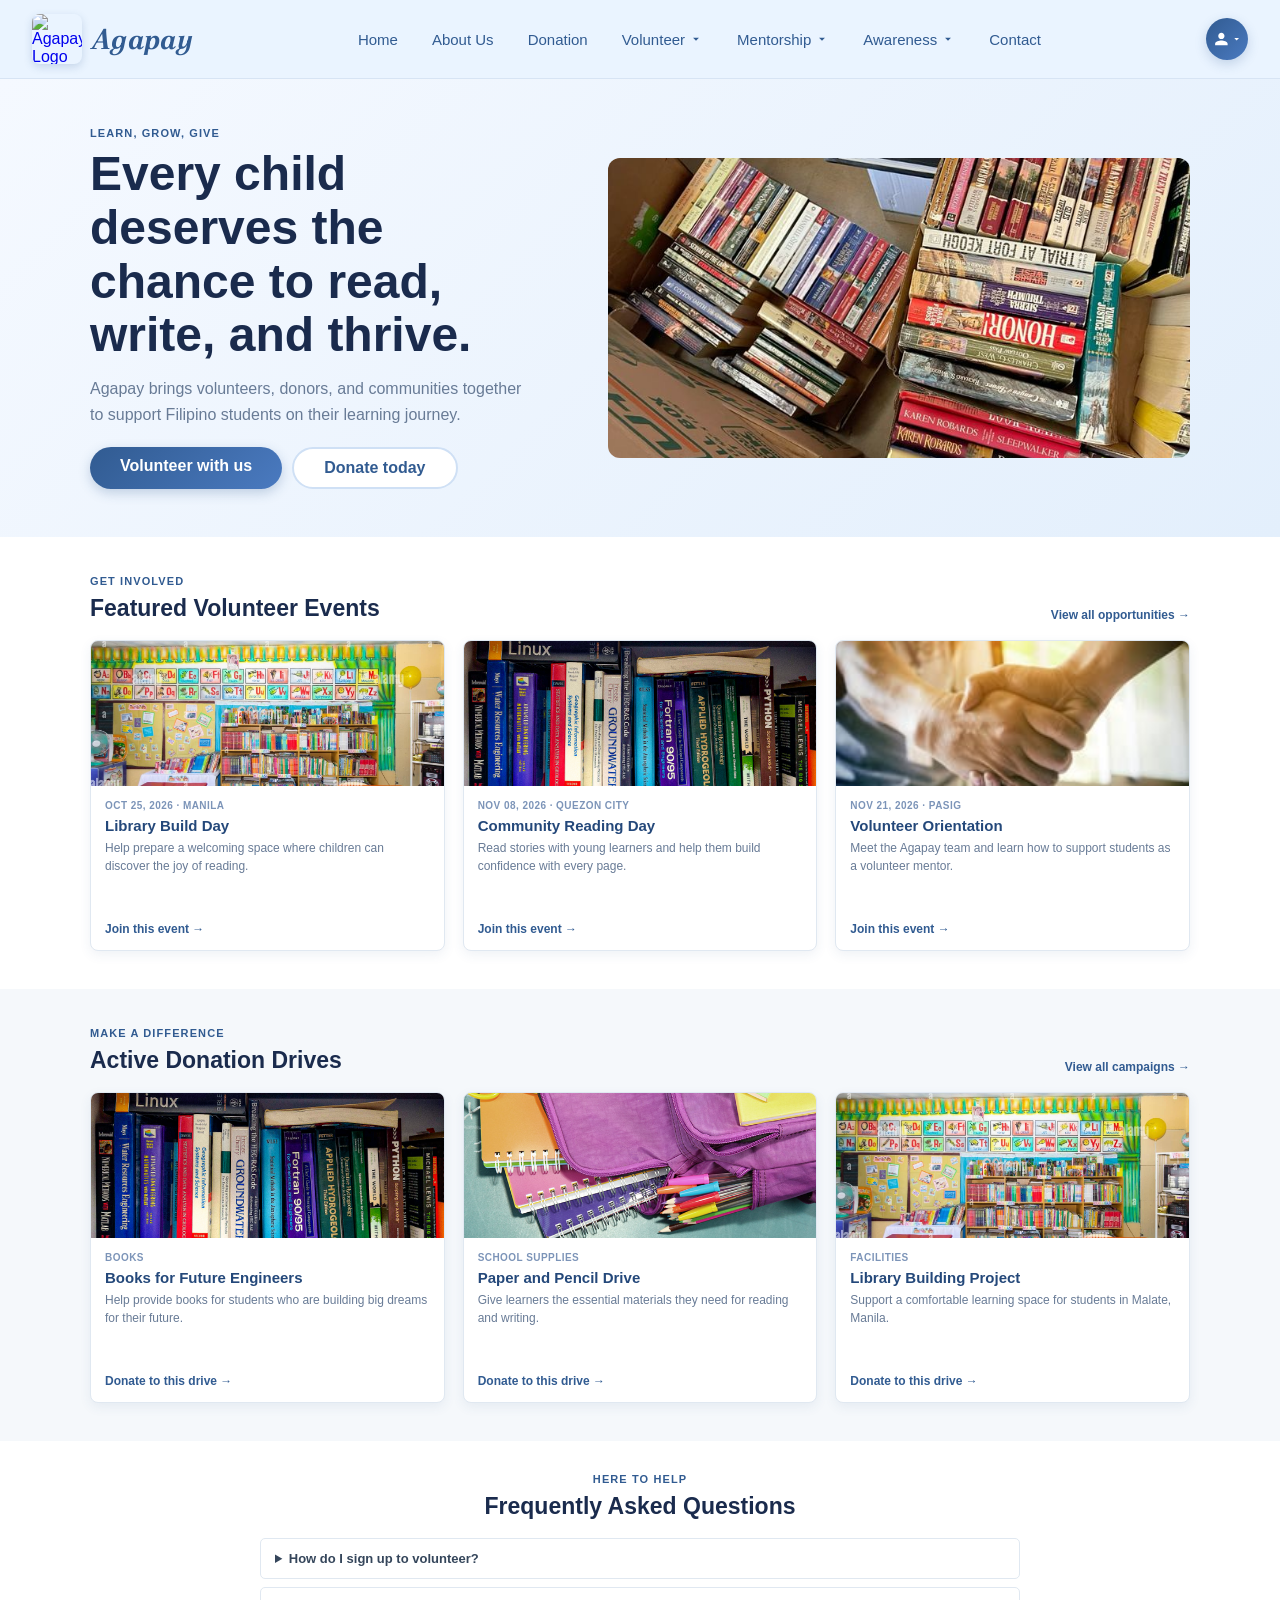
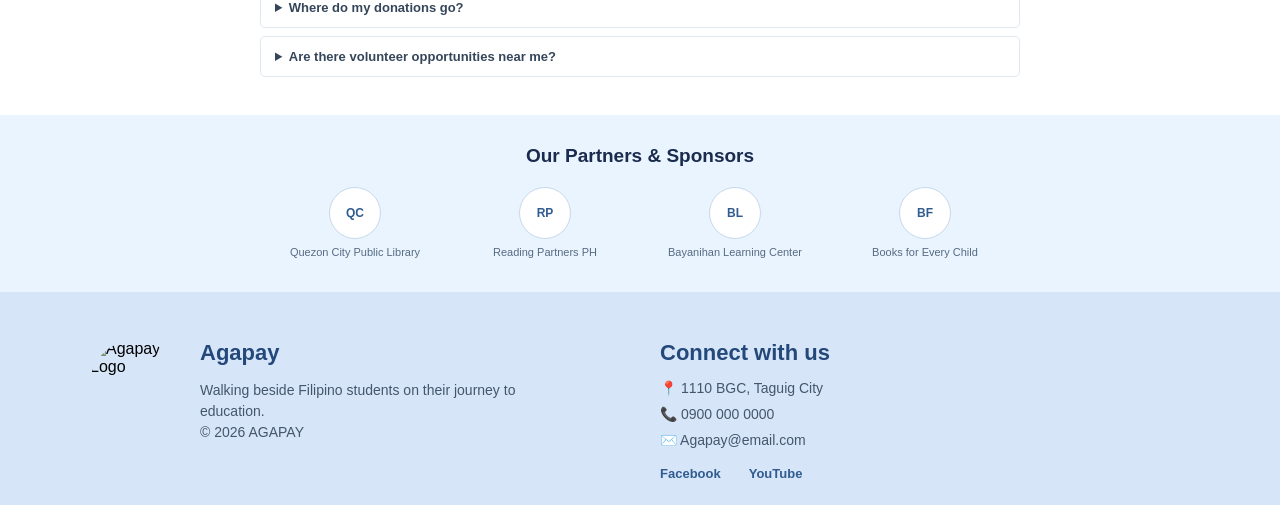
==== commit 2c7e6c9b: "edited awareness and home" ====
--- a/Agapay_Website/index.html
+++ b/Agapay_Website/index.html
@@ -106,19 +106,6 @@
                     </div>
                 </div>
                 <img class="home-hero-image" src="assets/A6.jpg" alt="Students gathered in a classroom learning together">
-            </div>
-        </section>
-
-        <section class="home-mission-vision" aria-label="Our mission and vision">
-            <div class="home-section-inner mission-vision-grid">
-                <article>
-                    <h2>Our Mission</h2>
-                    <p>To help Filipino students strengthen their English reading and writing skills through volunteer-led learning and community support.</p>
-                </article>
-                <article>
-                    <h2>Our Vision</h2>
-                    <p>A Philippines where every student can access the education and encouragement they need to reach their full potential.</p>
-                </article>
             </div>
         </section>
 
@@ -373,6 +360,10 @@
                     </div>
                 </article>
             </div>
+
+            <div class="show-more-wrap">
+                <button class="show-more">Show more</button>
+            </div>
         </section>
     </main>
 
@@ -463,6 +454,10 @@
                     </div>
                 </article>
             </div>
+
+            <div class="show-more-wrap">
+                <button class="show-more">Show more</button>
+            </div>
         </section>
     </main>
 
@@ -553,6 +548,10 @@
                     </div>
                 </article>
             </div>
+
+            <div class="show-more-wrap">
+                <button class="show-more">Show more</button>
+            </div>
         </section>
     </main>
 
@@ -643,6 +642,10 @@
                     </div>
                 </article>
             </div>
+
+            <div class="show-more-wrap">
+                <button class="show-more">Show more</button>
+            </div>
         </section>
     </main>
 
@@ -657,7 +660,7 @@
             <div class="awareness-grid">
                 <article class="awareness-card">
                     <div class="awareness-img-wrap">
-                        <img src="assets/A1.jpg" alt="Children's storybooks for a community reading drive" class="awareness-img">
+                        <img src="assets/A25.jpg" alt="Children's storybooks for a community reading drive" class="awareness-img">
                         <span class="awareness-badge">Reading Drive</span>
                     </div>
                     <div class="awareness-body-content">
@@ -670,7 +673,7 @@
 
                 <article class="awareness-card">
                     <div class="awareness-img-wrap">
-                        <img src="assets/A2.jpg" alt="Classroom prepared for National Reading Month activities" class="awareness-img">
+                        <img src="assets/A26.jpg" alt="Classroom prepared for National Reading Month activities" class="awareness-img">
                         <span class="awareness-badge">Literacy Month</span>
                     </div>
                     <div class="awareness-body-content">
@@ -683,7 +686,7 @@
 
                 <article class="awareness-card">
                     <div class="awareness-img-wrap">
-                        <img src="assets/A4.jpg" alt="A child practicing writing for a reading challenge" class="awareness-img">
+                        <img src="assets/A27.jpg" alt="A child practicing writing for a reading challenge" class="awareness-img">
                         <span class="awareness-badge">Social Media</span>
                     </div>
                     <div class="awareness-body-content">
@@ -696,7 +699,7 @@
 
                 <article class="awareness-card">
                     <div class="awareness-img-wrap">
-                        <img src="assets/school-supplies.jpg" alt="School supplies for the back-to-school kits drive" class="awareness-img">
+                        <img src="assets/A28.jpg" alt="School supplies for the back-to-school kits drive" class="awareness-img">
                         <span class="awareness-badge">Fundraising</span>
                     </div>
                     <div class="awareness-body-content">
@@ -709,7 +712,7 @@
 
                 <article class="awareness-card">
                     <div class="awareness-img-wrap">
-                        <img src="assets/library.jpg" alt="Classroom space for an adopt-a-reading-corner project" class="awareness-img">
+                        <img src="assets/A29.jpg" alt="Classroom space for an adopt-a-reading-corner project" class="awareness-img">
                         <span class="awareness-badge">Community</span>
                     </div>
                     <div class="awareness-body-content">
@@ -722,7 +725,7 @@
 
                 <article class="awareness-card">
                     <div class="awareness-img-wrap">
-                        <img src="assets/A6.jpg" alt="Students learning together in a classroom" class="awareness-img">
+                        <img src="assets/A30.png" alt="Students learning together in a classroom" class="awareness-img">
                         <span class="awareness-badge">Volunteer Call</span>
                     </div>
                     <div class="awareness-body-content">
@@ -732,6 +735,10 @@
                         <a href="#" class="awareness-link">Sign up to mentor →</a>
                     </div>
                 </article>
+            </div>
+
+            <div class="show-more-wrap">
+                <button class="show-more">Show more</button>
             </div>
         </section>
     </main>
@@ -1291,27 +1298,27 @@
                 <p class="intro">Our mentors are passionate experts in the English language who guide children on their reading and writing journey. From storytelling and grammar to creative writing and public speaking, they make learning English fun, encouraging, and full of discovery.</p>
                 <div class="mentors">
                     <article class="mentor">
-                        <img src="assets/mission-image.jpg" alt="A volunteer reading with a child">
+                        <img src="assets/agapay logo.png" alt="A volunteer reading with a child">
                         <h3>Mentor Name</h3>
                         <p>A retired teacher who loves reading stories aloud and helping kids discover the joy of books.</p>
                     </article>
                     <article class="mentor">
-                        <img src="assets/A4.jpg" alt="A learner practicing writing">
+                        <img src="assets/agapay logo.png" alt="A learner practicing writing">
                         <h3>Mentor Name</h3>
                         <p>A poet who teaches children how to play with words and write their own poems.</p>
                     </article>
                     <article class="mentor">
-                        <img src="assets/A6.jpg" alt="Students learning together in a classroom">
+                        <img src="assets/agapay logo.png" alt="Students learning together in a classroom">
                         <h3>Mentor Name</h3>
                         <p>A friendly grammar expert who makes learning English rules feel like a fun game.</p>
                     </article>
                     <article class="mentor">
-                        <img src="assets/A1.jpg" alt="Illustrated storybooks for young readers">
+                        <img src="assets/agapay logo.png" alt="Illustrated storybooks for young readers">
                         <h3>Mentor Name</h3>
                         <p>A former newspaper writer who helps kids write clear, exciting stories of their own.</p>
                     </article>
                     <article class="mentor">
-                        <img src="assets/vision-image.jpg" alt="Children taking part in a learning activity">
+                        <img src="assets/agapay logo.png" alt="Children taking part in a learning activity">
                         <h3>Mentor Name</h3>
                         <p>A children's author who helps young writers use their imagination to create amazing tales.</p>
                     </article>
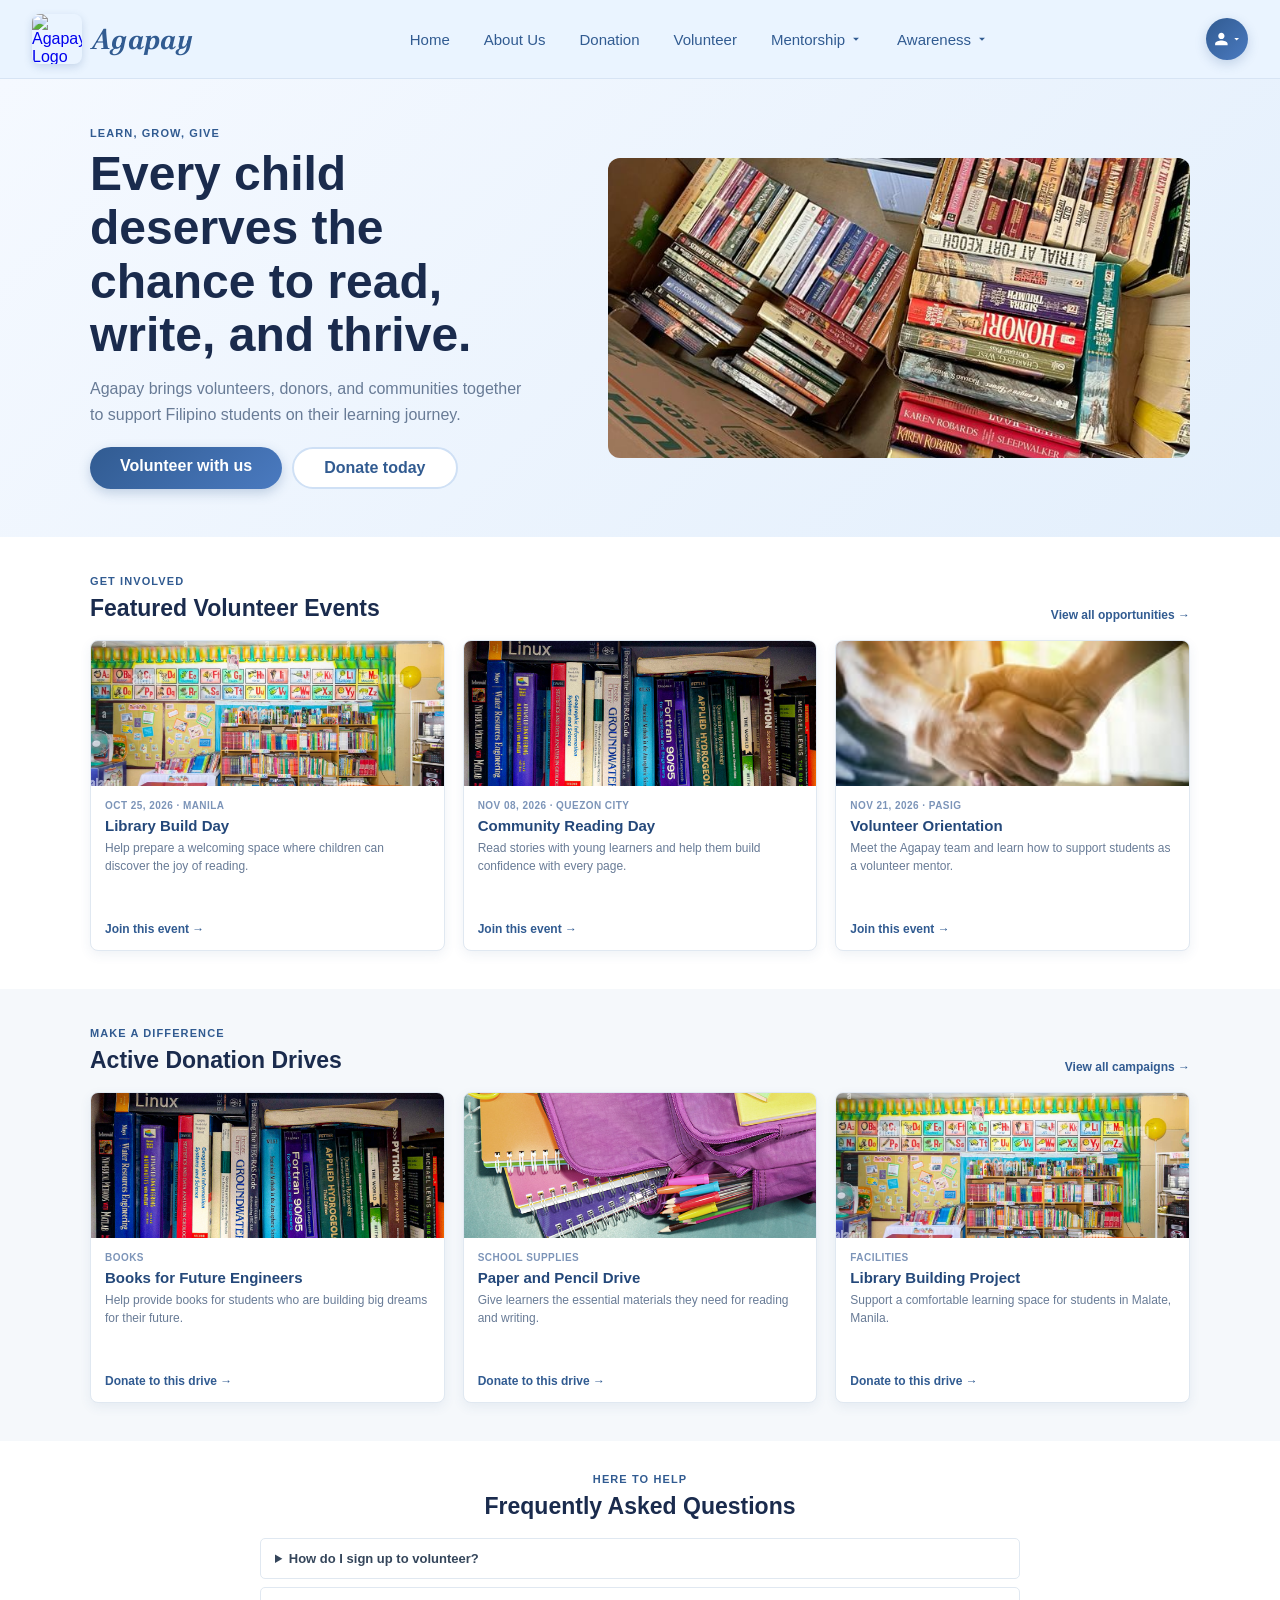
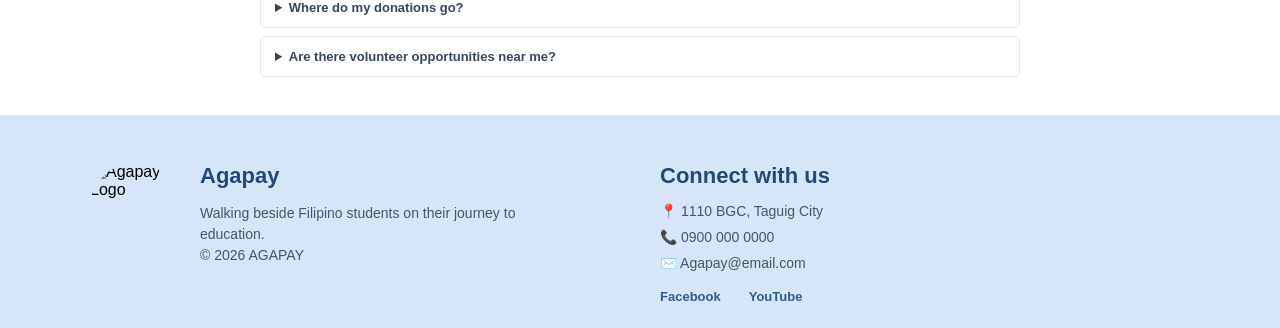
==== commit 3ef20340: "Revised some part" ====
--- a/Agapay_Website/index.html
+++ b/Agapay_Website/index.html
@@ -27,18 +27,8 @@
                     <li><a href="#home" class="nav-link">Home</a></li>
                     <li><a href="#about" class="nav-link">About Us</a></li>
                     <li><a href="#donation" class="nav-link nav-donate">Donation</a></li>
-
-                    <li class="nav-item has-dropdown">
-                        <a href="#volunteer" class="nav-link">
-                            Volunteer
-                            <svg class="caret" xmlns="http://www.w3.org/2000/svg" viewBox="0 0 24 24" fill="currentColor"><path d="M7 10l5 5 5-5z"/></svg>
-                        </a>
-                        <ul class="dropdown">
-                            <li><a href="#volunteer-opportunities">Volunteer Opportunities</a></li>
-                            <li><a href="#event-registration">Event Registration</a></li>
-                            <li><a href="#volunteer-history">Volunteer History</a></li>
-                        </ul>
-                    </li>
+                    
+                    <li><a href="#volunteer-opportunities" class="nav-link">Volunteer</a></li>
 
                     <li class="nav-item has-dropdown">
                         <a href="#mentorship" class="nav-link">
@@ -65,8 +55,6 @@
                             <li><a href="#awareness-campaigns">Awareness Campaigns</a></li>
                         </ul>
                     </li>
-
-                    <li><a href="#contact" class="nav-link">Contact</a></li>
                 </ul>
             </nav>
 
@@ -80,6 +68,7 @@
                     <li class="guest-only"><a href="#login">Log In</a></li>
                     <li class="guest-only"><a href="#signup">Sign Up</a></li>
                     <li class="member-only"><a href="#profile">My Profile</a></li>
+                    <li class="member-only"><a href="#admin">Admin</a></li>
                     <li class="member-only"><a href="#login"><label for="session">Log Out</label></a></li>
                 </ul>
             </div>
@@ -164,113 +153,622 @@
                 <details><summary>Are there volunteer opportunities near me?</summary><p>Our events take place in different communities. Check the event details for each location and date.</p></details>
             </div>
         </section>
-
-        <section class="home-partners" aria-labelledby="home-partners-title">
-            <div class="home-section-inner">
-                <h2 id="home-partners-title">Our Partners &amp; Sponsors</h2>
-                <div class="home-partner-list">
-                    <div><span aria-hidden="true">QC</span><p>Quezon City Public Library</p></div>
-                    <div><span aria-hidden="true">RP</span><p>Reading Partners PH</p></div>
-                    <div><span aria-hidden="true">BL</span><p>Bayanihan Learning Center</p></div>
-                    <div><span aria-hidden="true">BF</span><p>Books for Every Child</p></div>
-                </div>
+    </main>
+
+    <main id="volunteer-opportunities" class="page volunteer-page">
+
+        <section class="volunteer-content" aria-label="Volunteer opportunities">
+            <div class="section-head volunteer-section-head">
+                <h1>Discover Volunteer Opportunities</h1>
+                <p>Make a difference: Empower Every Filipino Child Through Literacy</p>
+            </div>
+
+            <div class="volunteer-grid">
+                <article class="opportunity-card">
+                    <a href="#volunteer-reading-buddy" aria-label="Reading Buddy">
+                        <img src="assets/books.jpg" alt="Books for a reading session">
+                    </a>
+                    <div class="opportunity-card-body">
+                        <span class="opportunity-tag">Quezon City</span>
+                        <h3><a href="#volunteer-reading-buddy">Reading Buddy</a></h3>
+                        <p>Read with elementary learners and help them practice English in a friendly setting.</p>
+                        <div class="opportunity-meta"><span>Weekends</span><span>2 hrs / week</span></div>
+                        <a href="#volunteer-reading-buddy">View opportunity &#8594;</a>
+                    </div>
+                </article>
+
+                <article class="opportunity-card">
+                    <a href="#volunteer-learning-session" aria-label="Learning Session Assistant">
+                        <img src="assets/A4.jpg" alt="A learner practicing writing during a learning session">
+                    </a>
+                    <div class="opportunity-card-body">
+                        <span class="opportunity-tag">Manila</span>
+                        <h3><a href="#volunteer-learning-session">Learning Session Assistant</a></h3>
+                        <p>Support mentors with small-group activities, learning materials, and attendance.</p>
+                        <div class="opportunity-meta"><span>Oct 25, 2026</span><span>Half day</span></div>
+                        <a href="#volunteer-learning-session">View opportunity &#8594;</a>
+                    </div>
+                </article>
+
+                <article class="opportunity-card">
+                    <a href="#volunteer-school-supply" aria-label="School Supply Drive">
+                        <img src="assets/school-supplies.jpg" alt="School supplies prepared for distribution">
+                    </a>
+                    <div class="opportunity-card-body">
+                        <span class="opportunity-tag">Pasig</span>
+                        <h3><a href="#volunteer-school-supply">School Supply Drive</a></h3>
+                        <p>Help sort and prepare books and school supplies for local students.</p>
+                        <div class="opportunity-meta"><span>Nov 08, 2026</span><span>4 hrs</span></div>
+                        <a href="#volunteer-school-supply">View opportunity &#8594;</a>
+                    </div>
+                </article>
+
+                <article class="opportunity-card">
+                    <a href="#volunteer-library-build" aria-label="Library Build Day">
+                        <img src="assets/library.jpg" alt="Community library space">
+                    </a>
+                    <div class="opportunity-card-body">
+                        <span class="opportunity-tag">Manila</span>
+                        <h3><a href="#volunteer-library-build">Library Build Day</a></h3>
+                        <p>Work with the community to prepare a welcoming space for young readers.</p>
+                        <div class="opportunity-meta"><span>Oct 25, 2026</span><span>Full day</span></div>
+                        <a href="#volunteer-library-build">View opportunity &#8594;</a>
+                    </div>
+                </article>
+
+                <article class="opportunity-card">
+                    <a href="#volunteer-orientation" aria-label="Volunteer Orientation">
+                        <img src="assets/A3.jpg" alt="Community members joining hands during volunteer orientation">
+                    </a>
+                    <div class="opportunity-card-body">
+                        <span class="opportunity-tag">Quezon City</span>
+                        <h3><a href="#volunteer-orientation">Volunteer Orientation</a></h3>
+                        <p>Welcome new volunteers and help them learn about Agapay's programs.</p>
+                        <div class="opportunity-meta"><span>Nov 21, 2026</span><span>3 hrs</span></div>
+                        <a href="#volunteer-orientation">View opportunity &#8594;</a>
+                    </div>
+                </article>
+
+                <article class="opportunity-card">
+                    <a href="#volunteer-storytelling" aria-label="Storytelling Volunteer">
+                        <img src="assets/A1.jpg" alt="Illustrated storybooks for a storytelling session">
+                    </a>
+                    <div class="opportunity-card-body">
+                        <span class="opportunity-tag">Caloocan</span>
+                        <h3><a href="#volunteer-storytelling">Storytelling Volunteer</a></h3>
+                        <p>Bring stories to life and encourage children to enjoy reading together.</p>
+                        <div class="opportunity-meta"><span>Weekends</span><span>2 hrs / week</span></div>
+                        <a href="#volunteer-storytelling">View opportunity &#8594;</a>
+                    </div>
+                </article>
+            </div>
+            <div class="show-more-wrap">
+                <button class="show-more">Show more</button>
+            </div>
+            <div class="volunteer-bottom-grid">
+                <section><h2>Who Can Volunteer?</h2><p>Anyone passionate about education can join—students, professionals, and community members. Whether you can teach, mentor, or organize, there is a place for you at Agapay. No prior experience is required, just a willingness to help.</p></section>
+                <section><h2>Benefits</h2><p>Volunteering with Agapay allows you to make a real impact on children's literacy while developing your own skills in teaching, leadership, and community building. You will also gain valuable experience, meet like-minded people, and receive a certificate of appreciation for your service.</p></section>
             </div>
         </section>
     </main>
 
-    <main id="volunteer-opportunities" class="page volunteer-page">
-        <section class="volunteer-hero">
-            <div class="volunteer-hero-inner">
-                <p class="volunteer-eyebrow">MAKE A DIFFERENCE</p>
-                <h1>Discover Volunteer Opportunities</h1>
-                <p>Make a difference. Make education accessible for every Filipino student.</p>
-            </div>
-        </section>
-        <section class="volunteer-content" aria-label="Volunteer opportunities">
-            <div class="volunteer-toolbar">
-                <label class="volunteer-search">⌕ <input type="search" placeholder="Search opportunities" aria-label="Search volunteer opportunities"></label>
-                <div class="volunteer-categories" aria-label="Opportunity categories">
-                    <button class="selected" type="button" data-category="all" aria-pressed="true">All</button>
-                    <button type="button" data-category="College" aria-pressed="false">College</button>
-                    <button type="button" data-category="High School" aria-pressed="false">High School</button>
-                    <button type="button" data-category="Elementary" aria-pressed="false">Elementary</button>
-                    <button type="button" data-category="Event Organizer" aria-pressed="false">Event Organizer</button>
-                </div>
-            </div>
-            <div class="volunteer-list-heading"><h2>Available Opportunities</h2><span id="opportunity-count" aria-live="polite">6 opportunities</span></div>
-            <div class="volunteer-grid">
-                <article class="opportunity-card" data-category="College">
-                    <img src="assets/books.jpg" alt="Books for a reading session">
-                    <div class="opportunity-card-body"><span class="opportunity-tag">College · Quezon City</span><h3>Reading Buddy</h3><p>Read with elementary learners and help them practice English in a friendly setting.</p><div class="opportunity-meta"><span>Weekends</span><span>2 hrs / week</span></div><a href="#event-registration">View opportunity <span aria-hidden="true">&#8594;</span></a></div>
-                </article>
-                <article class="opportunity-card" data-category="College">
-                    <img src="assets/A4.jpg" alt="A learner practicing writing during a learning session">
-                    <div class="opportunity-card-body"><span class="opportunity-tag">College · Manila</span><h3>Learning Session Assistant</h3><p>Support mentors with small-group activities, learning materials, and attendance.</p><div class="opportunity-meta"><span>Oct 25, 2026</span><span>Half day</span></div><a href="#event-registration">View opportunity <span aria-hidden="true">&#8594;</span></a></div>
-                </article>
-                <article class="opportunity-card" data-category="High School">
-                    <img src="assets/school-supplies.jpg" alt="School supplies prepared for distribution">
-                    <div class="opportunity-card-body"><span class="opportunity-tag">High School · Pasig</span><h3>School Supply Drive</h3><p>Help sort and prepare books and school supplies for local students.</p><div class="opportunity-meta"><span>Nov 08, 2026</span><span>4 hrs</span></div><a href="#event-registration">View opportunity <span aria-hidden="true">&#8594;</span></a></div>
-                </article>
-                <article class="opportunity-card" data-category="Event Organizer">
-                    <img src="assets/library.jpg" alt="Community library space">
-                    <div class="opportunity-card-body"><span class="opportunity-tag">Event Organizer · Manila</span><h3>Library Build Day</h3><p>Work with the community to prepare a welcoming space for young readers.</p><div class="opportunity-meta"><span>Oct 25, 2026</span><span>Full day</span></div><a href="#event-registration">View opportunity <span aria-hidden="true">&#8594;</span></a></div>
-                </article>
-                <article class="opportunity-card" data-category="College">
-                    <img src="assets/A3.jpg" alt="Community members joining hands during volunteer orientation">
-                    <div class="opportunity-card-body"><span class="opportunity-tag">College · Quezon City</span><h3>Volunteer Orientation</h3><p>Welcome new volunteers and help them learn about Agapay's programs.</p><div class="opportunity-meta"><span>Nov 21, 2026</span><span>3 hrs</span></div><a href="#event-registration">View opportunity <span aria-hidden="true">&#8594;</span></a></div>
-                </article>
-                <article class="opportunity-card" data-category="Elementary">
-                    <img src="assets/A1.jpg" alt="Illustrated storybooks for a storytelling session">
-                    <div class="opportunity-card-body"><span class="opportunity-tag">Elementary · Caloocan</span><h3>Storytelling Volunteer</h3><p>Bring stories to life and encourage children to enjoy reading together.</p><div class="opportunity-meta"><span>Weekends</span><span>2 hrs / week</span></div><a href="#event-registration">View opportunity <span aria-hidden="true">&#8594;</span></a></div>
-                </article>
-            </div>
-            <p class="opportunity-empty" hidden>No opportunities match your search.</p>
-            <div class="volunteer-more"><button type="button" disabled>All opportunities shown</button></div>
-            <div class="volunteer-bottom-grid">
-                <section><h2>Who Can Volunteer?</h2><p>Anyone who cares about helping students learn can volunteer. Opportunities are available for high school and college students, working adults, and community members.</p><p>Some roles may require a short orientation or specific experience; check each opportunity for details.</p></section>
-                <section><h2>Benefits</h2><p>Make a meaningful impact in your community while building communication, teamwork, and mentoring skills.</p><p>You'll meet people who share your passion for literacy and receive confirmation of your volunteer hours.</p></section>
-            </div>
-        </section>
-    </main>
-
-    <main id="event-registration" class="page volunteer-page">
-        <section class="registration-content">
-            <a class="volunteer-back-link" href="#volunteer-opportunities">&#8592; Back to opportunities</a>
-            <div class="registration-heading"><p class="volunteer-eyebrow">JOIN THE AGAPAY COMMUNITY</p><h1>Volunteer Registration</h1><p>Choose an opportunity and tell us a little about yourself. Our team will follow up with the event details.</p></div>
-            <div class="registration-layout">
-                <section class="registration-form-panel" aria-labelledby="registration-form-title">
-                    <h2 id="registration-form-title">Your Details</h2>
-                    <p class="form-demo-note">Sample registration form. Submissions are not connected to a database yet.</p>
-                    <form action="#event-registration" method="post">
-                        <label>Full name<input type="text" name="volunteer-name" autocomplete="name" placeholder="Juan Dela Cruz" required></label>
-                        <div class="registration-field-row">
-                            <label>Email address<input type="email" name="volunteer-email" autocomplete="email" placeholder="you@email.com" required></label>
-                            <label>Contact number<input type="tel" name="volunteer-phone" autocomplete="tel" placeholder="09XX XXX XXXX" required></label>
-                        </div>
-                        <label>Choose an opportunity
-                            <select name="opportunity" required>
-                                <option value="" selected disabled>Select an opportunity</option>
-                                <option>Reading Buddy — Quezon City</option>
-                                <option>Learning Session Assistant — Manila</option>
-                                <option>School Supply Drive — Pasig</option>
-                                <option>Library Build Day — Manila</option>
-                                <option>Volunteer Orientation — Quezon City</option>
-                                <option>Storytelling Volunteer — Caloocan</option>
-                            </select>
-                        </label>
-                        <label>Why would you like to volunteer?<textarea name="motivation" rows="4" placeholder="Tell us about your interest (optional)"></textarea></label>
-                        <button type="submit">Submit registration</button>
-                    </form>
+    <main id="volunteer-reading-buddy" class="page volunteer-page">
+        <input type="checkbox" id="register-reading-buddy" class="register-toggle" hidden>
+        <div class="wrap">
+            <a class="volunteer-back" href="#volunteer-opportunities">
+                <svg viewBox="0 0 24 24" fill="none" stroke="currentColor" stroke-width="2.5" stroke-linecap="round" stroke-linejoin="round"><path d="M15 18l-6-6 6-6"/></svg>
+                Back
+            </a>
+            <h1 class="detail-title">Reading Buddy</h1>
+            <div class="detail-layout">
+                <section class="detail-main">
+                    <img class="story-img" src="assets/books.jpg" alt="Books for a reading session">
+                    <div class="story-text">
+                        <p>Read with elementary learners and help them practice English in a friendly, encouraging setting. This role is perfect for volunteers who love working with children.</p>
+                        <p>You will be paired with 2–3 learners per session. Each session focuses on guided reading, storytelling, and simple comprehension activities designed by our education team.</p>
+                        <p>Training and reading materials are provided. All you need to bring is patience, warmth, and a genuine love for helping children learn.</p>
+                    </div>
+                    <div class="organizer-card">
+                        <img class="avatar lg" src="assets/Agapay Logo.png" alt="Agapay logo">
+                        <div><strong>Agapay Volunteer Program</strong><span>Program organizer</span></div>
+                    </div>
                 </section>
-                <aside class="registration-sidebar">
-                    <div class="registration-event-image"><img src="assets/A3.jpg" alt="Community members joining hands to support students"></div>
-                    <h2>Volunteer with Agapay</h2>
-                    <p>Be part of a community helping Filipino students build confidence in reading and writing.</p>
-                    <a class="registration-share-link" href="#volunteer-opportunities">Browse opportunities</a>
-                    <div class="registration-participants"><h3>What to expect</h3><p><span>01</span> Choose an opportunity</p><p><span>02</span> Submit your details</p><p><span>03</span> Our team will contact you</p></div>
+                <aside class="donate-card">
+                    <div class="volunteer-side-meta">
+                        <div class="volunteer-side-row">
+                            <span class="volunteer-side-icon">
+                                <svg viewBox="0 0 24 24" fill="none" stroke="currentColor" stroke-width="2" stroke-linecap="round" stroke-linejoin="round"><path d="M12 22s-8-7.5-8-13a8 8 0 0 1 16 0c0 5.5-8 13-8 13z"/><circle cx="12" cy="9" r="3"/></svg>
+                            </span>
+                            <span>Quezon City</span>
+                        </div>
+                        <div class="volunteer-side-row">
+                            <span class="volunteer-side-icon">
+                                <svg viewBox="0 0 24 24" fill="none" stroke="currentColor" stroke-width="2" stroke-linecap="round" stroke-linejoin="round"><rect x="3" y="5" width="18" height="16" rx="2"/><path d="M16 3v4M8 3v4M3 11h18"/></svg>
+                            </span>
+                            <span>Weekends · 2 hrs / week</span>
+                        </div>
+                        <div class="volunteer-side-row">
+                            <span class="volunteer-side-icon">
+                                <svg viewBox="0 0 24 24" fill="none" stroke="currentColor" stroke-width="2" stroke-linecap="round" stroke-linejoin="round"><circle cx="12" cy="8" r="4"/><path d="M4 21c0-4 4-6 8-6s8 2 8 6"/></svg>
+                            </span>
+                            <span>Reading Mentor</span>
+                        </div>
+                    </div>
+
+                    <label for="register-reading-buddy" class="btn-pill btn-primary">Register Now</label>
+                    <input type="button" value="Share" class="btn-pill btn-secondary">
+
+                    <div class="volunteer-divider"></div>
+
+                    <h3 class="recent-title">Participants</h3>
+                    <ul class="recent-list">
+                        <li><img class="avatar sm" src="assets/participants.jpg" alt=""><span>Maria Santos</span></li>
+                        <li><img class="avatar sm" src="assets/participants.jpg" alt=""><span>Miguel Reyes</span></li>
+                        <li><img class="avatar sm" src="assets/participants.jpg" alt=""><span>Angela Cruz</span></li>
+                    </ul>
                 </aside>
             </div>
-        </section>
+        </div>
+        <div class="donate-modal">
+            <label for="register-reading-buddy" class="modal-backdrop"></label>
+            <form class="modal-box" action="#volunteer-history">
+                <label for="register-reading-buddy" class="modal-close">&times;</label>
+                <div class="form-body">
+                    <h2>Register for Reading Buddy</h2>
+                    <p class="modal-sub">Fill out the form and our team will reach out with next steps.</p>
+                    <label class="field"><span>Full name</span><input type="text" name="name" required placeholder="Juan Dela Cruz"></label>
+                    <div class="field-row">
+                        <label class="field"><span>Email</span><input type="email" name="email" required placeholder="you@email.com"></label>
+                        <label class="field"><span>Contact number</span><input type="tel" name="phone" required placeholder="09XX XXX XXXX"></label>
+                    </div>
+                    <label class="field"><span>Preferred schedule</span><input type="text" name="schedule" value="Weekends" readonly></label>
+                    <label class="field"><span>Why do you want to join? (optional)</span><textarea name="reason" rows="2" placeholder="Tell us a little about your interest"></textarea></label>
+                    <label class="check"><input type="checkbox" required> I agree to the Agapay volunteer guidelines.</label>
+                    <button type="submit" class="btn-pill btn-primary">Submit registration</button>
+                </div>
+            </form>
+        </div>
+    </main>
+
+    <main id="volunteer-learning-session" class="page volunteer-page">
+        <input type="checkbox" id="register-learning-session" class="register-toggle" hidden>
+        <div class="wrap">
+            <a class="volunteer-back" href="#volunteer-opportunities">
+                <svg viewBox="0 0 24 24" fill="none" stroke="currentColor" stroke-width="2.5" stroke-linecap="round" stroke-linejoin="round"><path d="M15 18l-6-6 6-6"/></svg>
+                Back
+            </a>
+            <h1 class="detail-title">Learning Session Assistant</h1>
+            <div class="detail-layout">
+                <section class="detail-main">
+                    <img class="story-img" src="assets/A4.jpg" alt="A learner practicing writing during a learning session">
+                    <div class="story-text">
+                        <p>Support Agapay mentors during a one-day learning session. You'll help with small-group activities, distribute learning materials, take attendance, and keep the session running smoothly.</p>
+                        <p>No formal teaching experience needed — just a helpful attitude and a willingness to learn. Our team will brief you before the session starts.</p>
+                    </div>
+                    <div class="organizer-card">
+                        <img class="avatar lg" src="assets/Agapay Logo.png" alt="Agapay logo">
+                        <div><strong>Agapay Volunteer Program</strong><span>Program organizer</span></div>
+                    </div>
+                </section>
+                <aside class="donate-card">
+                    <div class="volunteer-side-meta">
+                        <div class="volunteer-side-row">
+                            <span class="volunteer-side-icon">
+                                <svg viewBox="0 0 24 24" fill="none" stroke="currentColor" stroke-width="2" stroke-linecap="round" stroke-linejoin="round"><path d="M12 22s-8-7.5-8-13a8 8 0 0 1 16 0c0 5.5-8 13-8 13z"/><circle cx="12" cy="9" r="3"/></svg>
+                            </span>
+                            <span>Manila</span>
+                        </div>
+                        <div class="volunteer-side-row">
+                            <span class="volunteer-side-icon">
+                                <svg viewBox="0 0 24 24" fill="none" stroke="currentColor" stroke-width="2" stroke-linecap="round" stroke-linejoin="round"><rect x="3" y="5" width="18" height="16" rx="2"/><path d="M16 3v4M8 3v4M3 11h18"/></svg>
+                            </span>
+                            <span>Oct 25, 2026 · Half day</span>
+                        </div>
+                        <div class="volunteer-side-row">
+                            <span class="volunteer-side-icon">
+                                <svg viewBox="0 0 24 24" fill="none" stroke="currentColor" stroke-width="2" stroke-linecap="round" stroke-linejoin="round"><circle cx="12" cy="8" r="4"/><path d="M4 21c0-4 4-6 8-6s8 2 8 6"/></svg>
+                            </span>
+                            <span>Session Assistant</span>
+                        </div>
+                    </div>
+
+                    <label for="register-learning-session" class="btn-pill btn-primary">Register Now</label>
+                    <input type="button" value="Share" class="btn-pill btn-secondary">
+
+                    <div class="volunteer-divider"></div>
+
+                    <h3 class="recent-title">Participants</h3>
+                    <ul class="recent-list">
+                        <li><img class="avatar sm" src="assets/organizer.jpg" alt=""><span>Paolo Garcia</span></li>
+                        <li><img class="avatar sm" src="assets/organizer.jpg" alt=""><span>Sofia Mendoza</span></li>
+                        <li><img class="avatar sm" src="assets/organizer.jpg" alt=""><span>Juan Dela Cruz</span></li>
+                    </ul>
+                </aside>
+            </div>
+        </div>
+        <div class="donate-modal">
+            <label for="register-learning-session" class="modal-backdrop"></label>
+            <form class="modal-box" action="#volunteer-history">
+                <label for="register-learning-session" class="modal-close">&times;</label>
+                <div class="form-body">
+                    <h2>Register for Learning Session Assistant</h2>
+                    <p class="modal-sub">Fill out the form and our team will reach out with next steps.</p>
+                    <label class="field"><span>Full name</span><input type="text" name="name" required placeholder="Juan Dela Cruz"></label>
+                    <div class="field-row">
+                        <label class="field"><span>Email</span><input type="email" name="email" required placeholder="you@email.com"></label>
+                        <label class="field"><span>Contact number</span><input type="tel" name="phone" required placeholder="09XX XXX XXXX"></label>
+                    </div>
+                    <label class="field"><span>Preferred schedule</span><input type="text" name="schedule" value="Oct 25, 2026 · Half day" readonly></label>
+                    <label class="field"><span>Why do you want to join? (optional)</span><textarea name="reason" rows="2" placeholder="Tell us a little about your interest"></textarea></label>
+                    <label class="check"><input type="checkbox" required> I agree to the Agapay volunteer guidelines.</label>
+                    <button type="submit" class="btn-pill btn-primary">Submit registration</button>
+                </div>
+            </form>
+        </div>
+    </main>
+
+    <main id="volunteer-school-supply" class="page volunteer-page">
+        <input type="checkbox" id="register-school-supply" class="register-toggle" hidden>
+        <div class="wrap">
+            <a class="volunteer-back" href="#volunteer-opportunities">
+                <svg viewBox="0 0 24 24" fill="none" stroke="currentColor" stroke-width="2.5" stroke-linecap="round" stroke-linejoin="round"><path d="M15 18l-6-6 6-6"/></svg>
+                Back
+            </a>
+            <h1 class="detail-title">School Supply Drive</h1>
+            <div class="detail-layout">
+                <section class="detail-main">
+                    <img class="story-img" src="assets/school-supplies.jpg" alt="School supplies prepared for distribution">
+                    <div class="story-text">
+                        <p>Help sort, pack, and prepare books and school supplies for distribution to local students. This is a fun, hands-on opportunity perfect for students and community groups.</p>
+                        <p>You'll work alongside other volunteers in a friendly, fast-paced environment. All materials and instructions are provided.</p>
+                    </div>
+                    <div class="organizer-card">
+                        <img class="avatar lg" src="assets/Agapay Logo.png" alt="Agapay logo">
+                        <div><strong>Agapay Volunteer Program</strong><span>Program organizer</span></div>
+                    </div>
+                </section>
+                <aside class="donate-card">
+                    <div class="volunteer-side-meta">
+                        <div class="volunteer-side-row">
+                            <span class="volunteer-side-icon">
+                                <svg viewBox="0 0 24 24" fill="none" stroke="currentColor" stroke-width="2" stroke-linecap="round" stroke-linejoin="round"><path d="M12 22s-8-7.5-8-13a8 8 0 0 1 16 0c0 5.5-8 13-8 13z"/><circle cx="12" cy="9" r="3"/></svg>
+                            </span>
+                            <span>Pasig</span>
+                        </div>
+                        <div class="volunteer-side-row">
+                            <span class="volunteer-side-icon">
+                                <svg viewBox="0 0 24 24" fill="none" stroke="currentColor" stroke-width="2" stroke-linecap="round" stroke-linejoin="round"><rect x="3" y="5" width="18" height="16" rx="2"/><path d="M16 3v4M8 3v4M3 11h18"/></svg>
+                            </span>
+                            <span>Nov 08, 2026 · 4 hrs</span>
+                        </div>
+                        <div class="volunteer-side-row">
+                            <span class="volunteer-side-icon">
+                                <svg viewBox="0 0 24 24" fill="none" stroke="currentColor" stroke-width="2" stroke-linecap="round" stroke-linejoin="round"><circle cx="12" cy="8" r="4"/><path d="M4 21c0-4 4-6 8-6s8 2 8 6"/></svg>
+                            </span>
+                            <span>Sorting Volunteer</span>
+                        </div>
+                    </div>
+
+                    <label for="register-school-supply" class="btn-pill btn-primary">Register Now</label>
+                    <input type="button" value="Share" class="btn-pill btn-secondary">
+
+                    <div class="volunteer-divider"></div>
+
+                    <h3 class="recent-title">Participants</h3>
+                    <ul class="recent-list">
+                        <li><img class="avatar sm" src="assets/organizer.jpg" alt=""><span>Angela Cruz</span></li>
+                        <li><img class="avatar sm" src="assets/organizer.jpg" alt=""><span>Maria Santos</span></li>
+                        <li><img class="avatar sm" src="assets/organizer.jpg" alt=""><span>Anonymous</span></li>
+                    </ul>
+                </aside>
+            </div>
+        </div>
+        <div class="donate-modal">
+            <label for="register-school-supply" class="modal-backdrop"></label>
+            <form class="modal-box" action="#volunteer-history">
+                <label for="register-school-supply" class="modal-close">&times;</label>
+                <div class="form-body">
+                    <h2>Register for School Supply Drive</h2>
+                    <p class="modal-sub">Fill out the form and our team will reach out with next steps.</p>
+                    <label class="field"><span>Full name</span><input type="text" name="name" required placeholder="Juan Dela Cruz"></label>
+                    <div class="field-row">
+                        <label class="field"><span>Email</span><input type="email" name="email" required placeholder="you@email.com"></label>
+                        <label class="field"><span>Contact number</span><input type="tel" name="phone" required placeholder="09XX XXX XXXX"></label>
+                    </div>
+                    <label class="field"><span>Preferred schedule</span><input type="text" name="schedule" value="Nov 08, 2026 · 4 hrs" readonly></label>
+                    <label class="field"><span>Why do you want to join? (optional)</span><textarea name="reason" rows="2" placeholder="Tell us a little about your interest"></textarea></label>
+                    <label class="check"><input type="checkbox" required> I agree to the Agapay volunteer guidelines.</label>
+                    <button type="submit" class="btn-pill btn-primary">Submit registration</button>
+                </div>
+            </form>
+        </div>
+    </main>
+
+    <main id="volunteer-library-build" class="page volunteer-page">
+        <input type="checkbox" id="register-library-build" class="register-toggle" hidden>
+        <div class="wrap">
+            <a class="volunteer-back" href="#volunteer-opportunities">
+                <svg viewBox="0 0 24 24" fill="none" stroke="currentColor" stroke-width="2.5" stroke-linecap="round" stroke-linejoin="round"><path d="M15 18l-6-6 6-6"/></svg>
+                Back
+            </a>
+            <h1 class="detail-title">Library Build Day</h1>
+            <div class="detail-layout">
+                <section class="detail-main">
+                    <img class="story-img" src="assets/library.jpg" alt="Community library space">
+                    <div class="story-text">
+                        <p>Work with the community to prepare a welcoming space where children can discover the joy of reading. Tasks include setting up shelves, arranging books, and preparing a cozy reading corner.</p>
+                        <p>This is a full-day event. Volunteers work in teams with a brief orientation and lunch provided on-site.</p>
+                    </div>
+                    <div class="organizer-card">
+                        <img class="avatar lg" src="assets/Agapay Logo.png" alt="Agapay logo">
+                        <div><strong>Agapay Volunteer Program</strong><span>Program organizer</span></div>
+                    </div>
+                </section>
+                <aside class="donate-card">
+                    <div class="volunteer-side-meta">
+                        <div class="volunteer-side-row">
+                            <span class="volunteer-side-icon">
+                                <svg viewBox="0 0 24 24" fill="none" stroke="currentColor" stroke-width="2" stroke-linecap="round" stroke-linejoin="round"><path d="M12 22s-8-7.5-8-13a8 8 0 0 1 16 0c0 5.5-8 13-8 13z"/><circle cx="12" cy="9" r="3"/></svg>
+                            </span>
+                            <span>Manila</span>
+                        </div>
+                        <div class="volunteer-side-row">
+                            <span class="volunteer-side-icon">
+                                <svg viewBox="0 0 24 24" fill="none" stroke="currentColor" stroke-width="2" stroke-linecap="round" stroke-linejoin="round"><rect x="3" y="5" width="18" height="16" rx="2"/><path d="M16 3v4M8 3v4M3 11h18"/></svg>
+                            </span>
+                            <span>Oct 25, 2026 · Full day</span>
+                        </div>
+                        <div class="volunteer-side-row">
+                            <span class="volunteer-side-icon">
+                                <svg viewBox="0 0 24 24" fill="none" stroke="currentColor" stroke-width="2" stroke-linecap="round" stroke-linejoin="round"><circle cx="12" cy="8" r="4"/><path d="M4 21c0-4 4-6 8-6s8 2 8 6"/></svg>
+                            </span>
+                            <span>Event Helper</span>
+                        </div>
+                    </div>
+
+                    <label for="register-library-build" class="btn-pill btn-primary">Register Now</label>
+                    <input type="button" value="Share" class="btn-pill btn-secondary">
+
+                    <div class="volunteer-divider"></div>
+
+                    <h3 class="recent-title">Participants</h3>
+                    <ul class="recent-list">
+                        <li><img class="avatar sm" src="assets/organizer.jpg" alt=""><span>Juan Dela Cruz</span></li>
+                        <li><img class="avatar sm" src="assets/organizer.jpg" alt=""><span>Angela Cruz</span></li>
+                        <li><img class="avatar sm" src="assets/organizer.jpg" alt=""><span>Paolo Garcia</span></li>
+                    </ul>
+                </aside>
+            </div>
+        </div>
+        <div class="donate-modal">
+            <label for="register-library-build" class="modal-backdrop"></label>
+            <form class="modal-box" action="#volunteer-history">
+                <label for="register-library-build" class="modal-close">&times;</label>
+                <div class="form-body">
+                    <h2>Register for Library Build Day</h2>
+                    <p class="modal-sub">Fill out the form and our team will reach out with next steps.</p>
+                    <label class="field"><span>Full name</span><input type="text" name="name" required placeholder="Juan Dela Cruz"></label>
+                    <div class="field-row">
+                        <label class="field"><span>Email</span><input type="email" name="email" required placeholder="you@email.com"></label>
+                        <label class="field"><span>Contact number</span><input type="tel" name="phone" required placeholder="09XX XXX XXXX"></label>
+                    </div>
+                    <label class="field"><span>Preferred schedule</span><input type="text" name="schedule" value="Oct 25, 2026 · Full day" readonly></label>
+                    <label class="field"><span>Why do you want to join? (optional)</span><textarea name="reason" rows="2" placeholder="Tell us a little about your interest"></textarea></label>
+                    <label class="check"><input type="checkbox" required> I agree to the Agapay volunteer guidelines.</label>
+                    <button type="submit" class="btn-pill btn-primary">Submit registration</button>
+                </div>
+            </form>
+        </div>
+    </main>
+
+    <main id="volunteer-orientation" class="page volunteer-page">
+        <input type="checkbox" id="register-orientation" class="register-toggle" hidden>
+        <div class="wrap">
+            <a class="volunteer-back" href="#volunteer-opportunities">
+                <svg viewBox="0 0 24 24" fill="none" stroke="currentColor" stroke-width="2.5" stroke-linecap="round" stroke-linejoin="round"><path d="M15 18l-6-6 6-6"/></svg>
+                Back
+            </a>
+            <h1 class="detail-title">Volunteer Orientation</h1>
+            <div class="detail-layout">
+                <section class="detail-main">
+                    <img class="story-img" src="assets/A3.jpg" alt="Community members joining hands during volunteer orientation">
+                    <div class="story-text">
+                        <p>Welcome new volunteers and help them learn about Agapay's programs. You'll assist with check-in, distribute orientation kits, and guide small group discussions.</p>
+                        <p>This is a great first-time volunteer role — friendly, structured, and a wonderful way to meet the Agapay community.</p>
+                    </div>
+                    <div class="organizer-card">
+                        <img class="avatar lg" src="assets/Agapay Logo.png" alt="Agapay logo">
+                        <div><strong>Agapay Volunteer Program</strong><span>Program organizer</span></div>
+                    </div>
+                </section>
+                <aside class="donate-card">
+                    <div class="volunteer-side-meta">
+                        <div class="volunteer-side-row">
+                            <span class="volunteer-side-icon">
+                                <svg viewBox="0 0 24 24" fill="none" stroke="currentColor" stroke-width="2" stroke-linecap="round" stroke-linejoin="round"><path d="M12 22s-8-7.5-8-13a8 8 0 0 1 16 0c0 5.5-8 13-8 13z"/><circle cx="12" cy="9" r="3"/></svg>
+                            </span>
+                            <span>Quezon City</span>
+                        </div>
+                        <div class="volunteer-side-row">
+                            <span class="volunteer-side-icon">
+                                <svg viewBox="0 0 24 24" fill="none" stroke="currentColor" stroke-width="2" stroke-linecap="round" stroke-linejoin="round"><rect x="3" y="5" width="18" height="16" rx="2"/><path d="M16 3v4M8 3v4M3 11h18"/></svg>
+                            </span>
+                            <span>Nov 21, 2026 · 3 hrs</span>
+                        </div>
+                        <div class="volunteer-side-row">
+                            <span class="volunteer-side-icon">
+                                <svg viewBox="0 0 24 24" fill="none" stroke="currentColor" stroke-width="2" stroke-linecap="round" stroke-linejoin="round"><circle cx="12" cy="8" r="4"/><path d="M4 21c0-4 4-6 8-6s8 2 8 6"/></svg>
+                            </span>
+                            <span>Orientation Assistant</span>
+                        </div>
+                    </div>
+
+                    <label for="register-orientation" class="btn-pill btn-primary">Register Now</label>
+                    <input type="button" value="Share" class="btn-pill btn-secondary">
+
+                    <div class="volunteer-divider"></div>
+
+                    <h3 class="recent-title">Participants</h3>
+                    <ul class="recent-list">
+                        <li><img class="avatar sm" src="assets/organizer.jpg" alt=""><span>Sofia Mendoza</span></li>
+                        <li><img class="avatar sm" src="assets/organizer.jpg" alt=""><span>Miguel Reyes</span></li>
+                        <li><img class="avatar sm" src="assets/organizer.jpg" alt=""><span>Anonymous</span></li>
+                    </ul>
+                </aside>
+            </div>
+        </div>
+        <div class="donate-modal">
+            <label for="register-orientation" class="modal-backdrop"></label>
+            <form class="modal-box" action="#volunteer-history">
+                <label for="register-orientation" class="modal-close">&times;</label>
+                <div class="form-body">
+                    <h2>Register for Volunteer Orientation</h2>
+                    <p class="modal-sub">Fill out the form and our team will reach out with next steps.</p>
+                    <label class="field"><span>Full name</span><input type="text" name="name" required placeholder="Juan Dela Cruz"></label>
+                    <div class="field-row">
+                        <label class="field"><span>Email</span><input type="email" name="email" required placeholder="you@email.com"></label>
+                        <label class="field"><span>Contact number</span><input type="tel" name="phone" required placeholder="09XX XXX XXXX"></label>
+                    </div>
+                    <label class="field"><span>Preferred schedule</span><input type="text" name="schedule" value="Nov 21, 2026 · 3 hrs" readonly></label>
+                    <label class="field"><span>Why do you want to join? (optional)</span><textarea name="reason" rows="2" placeholder="Tell us a little about your interest"></textarea></label>
+                    <label class="check"><input type="checkbox" required> I agree to the Agapay volunteer guidelines.</label>
+                    <button type="submit" class="btn-pill btn-primary">Submit registration</button>
+                </div>
+            </form>
+        </div>
+    </main>
+
+    <main id="volunteer-storytelling" class="page volunteer-page">
+        <input type="checkbox" id="register-storytelling" class="register-toggle" hidden>
+        <div class="wrap">
+            <a class="volunteer-back" href="#volunteer-opportunities">
+                <svg viewBox="0 0 24 24" fill="none" stroke="currentColor" stroke-width="2.5" stroke-linecap="round" stroke-linejoin="round"><path d="M15 18l-6-6 6-6"/></svg>
+                Back
+            </a>
+            <h1 class="detail-title">Storytelling Volunteer</h1>
+            <div class="detail-layout">
+                <section class="detail-main">
+                    <img class="story-img" src="assets/A1.jpg" alt="Illustrated storybooks for a storytelling session">
+                    <div class="story-text">
+                        <p>Bring stories to life and encourage children to enjoy reading together. You'll read aloud, act out simple scenes, and lead short discussions after each story.</p>
+                        <p>Perfect for volunteers who are expressive, patient, and love working with younger children. Training and a curated storybook collection are provided.</p>
+                    </div>
+                    <div class="organizer-card">
+                        <img class="avatar lg" src="assets/Agapay Logo.png" alt="Agapay logo">
+                        <div><strong>Agapay Volunteer Program</strong><span>Program organizer</span></div>
+                    </div>
+                </section>
+                <aside class="donate-card">
+                    <div class="volunteer-side-meta">
+                        <div class="volunteer-side-row">
+                            <span class="volunteer-side-icon">
+                                <svg viewBox="0 0 24 24" fill="none" stroke="currentColor" stroke-width="2" stroke-linecap="round" stroke-linejoin="round"><path d="M12 22s-8-7.5-8-13a8 8 0 0 1 16 0c0 5.5-8 13-8 13z"/><circle cx="12" cy="9" r="3"/></svg>
+                            </span>
+                            <span>Caloocan</span>
+                        </div>
+                        <div class="volunteer-side-row">
+                            <span class="volunteer-side-icon">
+                                <svg viewBox="0 0 24 24" fill="none" stroke="currentColor" stroke-width="2" stroke-linecap="round" stroke-linejoin="round"><rect x="3" y="5" width="18" height="16" rx="2"/><path d="M16 3v4M8 3v4M3 11h18"/></svg>
+                            </span>
+                            <span>Weekends · 2 hrs / week</span>
+                        </div>
+                        <div class="volunteer-side-row">
+                            <span class="volunteer-side-icon">
+                                <svg viewBox="0 0 24 24" fill="none" stroke="currentColor" stroke-width="2" stroke-linecap="round" stroke-linejoin="round"><circle cx="12" cy="8" r="4"/><path d="M4 21c0-4 4-6 8-6s8 2 8 6"/></svg>
+                            </span>
+                            <span>Storyteller</span>
+                        </div>
+                    </div>
+
+                    <label for="register-storytelling" class="btn-pill btn-primary">Register Now</label>
+                    <input type="button" value="Share" class="btn-pill btn-secondary">
+
+                    <div class="volunteer-divider"></div>
+
+                    <h3 class="recent-title">Participants</h3>
+                    <ul class="recent-list">
+                        <li><img class="avatar sm" src="assets/organizer.jpg" alt=""><span>Angela Cruz</span></li>
+                        <li><img class="avatar sm" src="assets/organizer.jpg" alt=""><span>Juan Dela Cruz</span></li>
+                        <li><img class="avatar sm" src="assets/organizer.jpg" alt=""><span>Maria Santos</span></li>
+                    </ul>
+                </aside>
+            </div>
+        </div>
+        <div class="donate-modal">
+            <label for="register-storytelling" class="modal-backdrop"></label>
+            <form class="modal-box" action="#volunteer-history">
+                <label for="register-storytelling" class="modal-close">&times;</label>
+                <div class="form-body">
+                    <h2>Register for Storytelling Volunteer</h2>
+                    <p class="modal-sub">Fill out the form and our team will reach out with next steps.</p>
+                    <label class="field"><span>Full name</span><input type="text" name="name" required placeholder="Juan Dela Cruz"></label>
+                    <div class="field-row">
+                        <label class="field"><span>Email</span><input type="email" name="email" required placeholder="you@email.com"></label>
+                        <label class="field"><span>Contact number</span><input type="tel" name="phone" required placeholder="09XX XXX XXXX"></label>
+                    </div>
+                    <label class="field"><span>Preferred schedule</span><input type="text" name="schedule" value="Weekends · 2 hrs / week" readonly></label>
+                    <label class="field"><span>Why do you want to join? (optional)</span><textarea name="reason" rows="2" placeholder="Tell us a little about your interest"></textarea></label>
+                    <label class="check"><input type="checkbox" required> I agree to the Agapay volunteer guidelines.</label>
+                    <button type="submit" class="btn-pill btn-primary">Submit registration</button>
+                </div>
+            </form>
+        </div>
+    </main>
+
+    <main id="volunteer-history" class="page volunteer-page">
+        <div class="wrap">
+            <a class="volunteer-back" href="#volunteer-opportunities">
+                <svg viewBox="0 0 24 24" fill="none" stroke="currentColor" stroke-width="2.5" stroke-linecap="round" stroke-linejoin="round"><path d="M15 18l-6-6 6-6"/></svg>
+                Back
+            </a>
+            <div class="profile-banner">
+                <div class="profile-initials">JD</div>
+                <div class="profile-banner-text">
+                    <h1>Juan Dela Cruz</h1>
+                    <p>juan@email.com</p>
+                    <span class="member-since">Volunteer since September 2022</span>
+                </div>
+                <div class="profile-stats">
+                    <div><strong>4</strong><span>Events joined</span></div>
+                    <div><strong>13</strong><span>Volunteer hours</span></div>
+                    <div><strong>2</strong><span>Upcoming</span></div>
+                </div>
+            </div>
+
+            <section>
+                <h2 class="panel-title">Upcoming Events</h2>
+                <div class="table-wrap">
+                    <table class="donation-table">
+                        <thead>
+                            <tr><th>Date</th><th>Event</th><th>Role</th><th>Location</th><th>Status</th></tr>
+                        </thead>
+                        <tbody>
+                            <tr><td>Oct 25, 2026</td><td>Library Build Day</td><td>Event Helper</td><td>Manila</td><td><span class="status pending">Upcoming</span></td></tr>
+                            <tr><td>Nov 08, 2026</td><td>School Supply Drive</td><td>Volunteer</td><td>Pasig</td><td><span class="status pending">Upcoming</span></td></tr>
+                        </tbody>
+                    </table>
+                </div>
+                <p class="table-note">Upcoming events appear here once your registration is confirmed.</p>
+            </section>
+
+            <section>
+                <h2 class="panel-title">Completed Events</h2>
+                <div class="table-wrap">
+                    <table class="donation-table">
+                        <thead>
+                            <tr><th>Date</th><th>Event</th><th>Role</th><th>Hours</th><th>Status</th></tr>
+                        </thead>
+                        <tbody>
+                            <tr><td>Oct 3, 2026</td><td>Book Sorting Day</td><td>Volunteer</td><td>4</td><td><span class="status verified">Completed</span></td></tr>
+                            <tr><td>Sep 20, 2026</td><td>Tutoring Session</td><td>Tutor</td><td>3</td><td><span class="status verified">Completed</span></td></tr>
+                            <tr><td>Sep 5, 2026</td><td>Community Reading Day</td><td>Reading Buddy</td><td>4</td><td><span class="status verified">Completed</span></td></tr>
+                            <tr><td>Aug 18, 2026</td><td>Volunteer Orientation</td><td>Participant</td><td>2</td><td><span class="status verified">Completed</span></td></tr>
+                        </tbody>
+                    </table>
+                </div>
+                <p class="table-note">Hours are added once the event organizer confirms your attendance.</p>
+            </section>
+        </div>
     </main>
 
     <!-- ========== News & Updates ========== -->
@@ -753,9 +1251,6 @@
                         <svg xmlns="http://www.w3.org/2000/svg" viewBox="0 0 24 24" fill="none" stroke="currentColor" stroke-width="2" stroke-linecap="round"><circle cx="11" cy="11" r="7"/><path d="M21 21l-4.3-4.3"/></svg>
                         <input type="search" placeholder="Search campaigns" aria-label="Search campaigns">
                     </label>
-                    <button class="filter-btn" aria-label="Filter campaigns">
-                        <svg xmlns="http://www.w3.org/2000/svg" viewBox="0 0 24 24" fill="none" stroke="currentColor" stroke-width="2" stroke-linejoin="round"><path d="M3 5h18l-7 8v6l-4 2v-8L3 5z"/></svg>
-                    </button>
                 </div>
 
                 <ul class="category-tabs">
@@ -1276,15 +1771,15 @@
                     <div><strong>#</strong> scholars</div>
                     <div><strong>#</strong> books donated</div>
                 </div>
-                <p>Lorem ipsum dolor sit amet, consectetur adipiscing elit. Sed do eiusmod tempor incididunt ut labore et dolore magna aliqua. Ut enim ad minim veniam, quis nostrud exercitation ullamco laboris nisi ut aliquip ex ea commodo consequat.</p>
+                <p>Through six years, Agapay has reached volunteers </p>
             </section>
 
             <section class="sponsors">
                 <h2>Company Sponsors</h2>
                 <div>
-                    <img src="assets/Agapay logo.png" alt="Sponsor 1">
-                    <img src="assets/Agapay logo.png" alt="Sponsor 2">
-                    <img src="assets/Agapay logo.png" alt="Sponsor 3">
+                    <img src="assets/cat-crew.jpg" alt="Cat Crew Logo" title="Cat Crew">
+                    <img src="assets/agos.png" alt="AGOS Logo" title="AGOS">
+                    <img src="assets/farmers.jpg" alt="Support Local Farmers Logo" title="Support Local Farmers">
                     <img src="assets/Agapay logo.png" alt="Sponsor 4">
                 </div>
             </section>
@@ -1298,28 +1793,28 @@
                 <p class="intro">Our mentors are passionate experts in the English language who guide children on their reading and writing journey. From storytelling and grammar to creative writing and public speaking, they make learning English fun, encouraging, and full of discovery.</p>
                 <div class="mentors">
                     <article class="mentor">
-                        <img src="assets/agapay logo.png" alt="A volunteer reading with a child">
-                        <h3>Mentor Name</h3>
-                        <p>A retired teacher who loves reading stories aloud and helping kids discover the joy of books.</p>
+                        <img src="assets/mycha.jpg" alt="A picture of Ms. Mycha Izlia Ogania">
+                        <h3>Ms. Mycha</h3>
+                        <p>A teacher who loves reading stories aloud and helping kids discover the joy of books.</p>
                     </article>
                     <article class="mentor">
-                        <img src="assets/agapay logo.png" alt="A learner practicing writing">
-                        <h3>Mentor Name</h3>
+                        <img src="assets/hailey.jpeg" alt="A picture of Ms. Hailey Micaela Lumanglas">
+                        <h3>Ms. Hailey</h3>
                         <p>A poet who teaches children how to play with words and write their own poems.</p>
                     </article>
                     <article class="mentor">
-                        <img src="assets/agapay logo.png" alt="Students learning together in a classroom">
-                        <h3>Mentor Name</h3>
+                        <img src="assets/elijah.jpg" alt="A picture of Mr. Elijah Clark Refuncion">
+                        <h3>Mr. Elijah</h3>
                         <p>A friendly grammar expert who makes learning English rules feel like a fun game.</p>
                     </article>
                     <article class="mentor">
-                        <img src="assets/agapay logo.png" alt="Illustrated storybooks for young readers">
-                        <h3>Mentor Name</h3>
+                        <img src="assets/ian.jpg" alt="A picture of Mr. Ian Diaz">
+                        <h3>Mr. Ian</h3>
                         <p>A former newspaper writer who helps kids write clear, exciting stories of their own.</p>
                     </article>
                     <article class="mentor">
-                        <img src="assets/agapay logo.png" alt="Children taking part in a learning activity">
-                        <h3>Mentor Name</h3>
+                        <img src="assets/ariyhanna.jpg" alt="A picture of Ms. Ariyhanna Venice Macawile">
+                        <h3>Ms. Ariyhanna</h3>
                         <p>A children's author who helps young writers use their imagination to create amazing tales.</p>
                     </article>
                 </div>
@@ -1328,7 +1823,7 @@
             <div class="two-col">
                 <section id="mentor-application">
                     <h2>Become a Mentor</h2>
-                    <p class="intro">Lorem ipsum dolor sit amet, consectetur adipiscing elit, sed do eiusmod tempor</p>
+                    <p class="intro">Want to bridge gaps and empower children through education? Become a mentor today!</p>
                     <form action="#" method="post">
                         <label>Full name
                             <input type="text" name="name" required>
@@ -1377,7 +1872,7 @@
 
                 <section id="student-requests">
                     <h2>Help Request</h2>
-                    <p class="intro">Lorem ipsum dolor sit amet, consectetur adipiscing elit, sed do eiusmod tempor </p>
+                    <p class="intro">Are you in need of any supplies or monetary assistance? Fill up the form to reach out!</p>
                     <form action="#" method="post">
                         <label>Name of student or school
                             <input type="text" name="name" required>
@@ -1529,13 +2024,13 @@
                 </div>
             </label>
 
-            <a href="#profile" class="btn-pill btn-primary login-submit">
+            <a href="#admin" class="btn-pill btn-primary login-submit">
                 <label for="session">Log In</label>
             </a>
             <p class="login-hint">Type the demo password to unlock the button.</p>
 
             <p class="auth-switch">Don't have an account? <a href="#signup">Sign Up</a></p>
-            <p class="auth-test-note"><strong>Test account</strong> (for demo only)<br>Email: juan@email.com &nbsp;|&nbsp; Password: Juan12345</p>
+            <p class="auth-test-note"><strong>Admin Test account</strong> (for demo only)<br>Email: juan@email.com &nbsp;|&nbsp; Password: Juan12345</p>
         </div>
     </main>
 
@@ -1601,6 +2096,11 @@
         </div>
     </main>
 
+    <!-- Admin Test Account Modal -->    
+    <main id="admin" class="page">
+    <iframe src="admin.html" title="Admin workspace" class="admin-frame"></iframe>
+    </main>
+     
     <!-- Footer -->
     <footer class="site-footer">
         <div class="footer-inner">
@@ -1627,45 +2127,5 @@
             </div>
         </div>
     </footer>
-
-    <script>
-        const opportunityPage = document.querySelector("#volunteer-opportunities");
-        const categoryButtons = opportunityPage.querySelectorAll(".volunteer-categories button");
-        const opportunityCards = opportunityPage.querySelectorAll(".opportunity-card");
-        const opportunitySearch = opportunityPage.querySelector(".volunteer-search input");
-        const opportunityCount = opportunityPage.querySelector("#opportunity-count");
-        const opportunityEmpty = opportunityPage.querySelector(".opportunity-empty");
-
-        function filterOpportunities() {
-            const selectedCategory = opportunityPage.querySelector(".volunteer-categories button.selected").dataset.category;
-            const searchTerm = opportunitySearch.value.trim().toLowerCase();
-            let visibleCount = 0;
-
-            opportunityCards.forEach((card) => {
-                const matchesCategory = selectedCategory === "all" || card.dataset.category === selectedCategory;
-                const matchesSearch = card.textContent.toLowerCase().includes(searchTerm);
-                const isVisible = matchesCategory && matchesSearch;
-
-                card.hidden = !isVisible;
-                if (isVisible) visibleCount += 1;
-            });
-
-            opportunityCount.textContent = `${visibleCount} ${visibleCount === 1 ? "opportunity" : "opportunities"}`;
-            opportunityEmpty.hidden = visibleCount !== 0;
-        }
-
-        categoryButtons.forEach((button) => {
-            button.addEventListener("click", () => {
-                categoryButtons.forEach((categoryButton) => {
-                    const isSelected = categoryButton === button;
-                    categoryButton.classList.toggle("selected", isSelected);
-                    categoryButton.setAttribute("aria-pressed", String(isSelected));
-                });
-                filterOpportunities();
-            });
-        });
-
-        opportunitySearch.addEventListener("input", filterOpportunities);
-    </script>
 </body>
 </html>
--- a/Agapay_Website/style.css
+++ b/Agapay_Website/style.css
@@ -328,80 +328,173 @@
 body:not(:has(:target)) #home { display: flex; }
 body:has(:target) #donation:not(:target) { display: none; }
 
-.volunteer-page, .volunteer-page * { box-sizing: border-box; }
+.volunteer-page,
+.volunteer-page * { box-sizing: border-box; }
 .volunteer-page { color: var(--text); }
-.volunteer-hero { padding: 38px 24px 32px; background: #f3f8ff; text-align: center; }
-.volunteer-hero-inner { max-width: var(--max-width); margin: 0 auto; }
-.volunteer-eyebrow { margin: 0 0 8px; color: var(--blue); font-size: 11px; font-weight: 700; letter-spacing: 1px; }
-.volunteer-hero h1, .registration-heading h1 { margin: 0 0 8px; color: #1a2b4d; font-size: clamp(26px, 4vw, 36px); }
-.volunteer-hero-inner > p:last-child, .registration-heading > p:last-child { margin: 0; color: #687b96; font-size: 14px; }
-.volunteer-content { width: min(100% - 48px, var(--max-width)); margin: 0 auto; padding: 24px 0 50px; }
-.volunteer-toolbar { display: flex; align-items: center; justify-content: space-between; gap: 16px; margin-bottom: 26px; }
-.volunteer-search { min-width: 210px; display: flex; align-items: center; gap: 9px; padding: 8px 12px; border: 1px solid #dce6f0; border-radius: 6px; color: var(--blue); background: #fff; }
-.volunteer-search input { width: 100%; border: 0; outline: 0; color: var(--text); font: inherit; font-size: 13px; }
-.volunteer-categories { display: flex; flex-wrap: wrap; gap: 6px; }
-.volunteer-categories button { padding: 7px 10px; border: 0; border-radius: 20px; color: #5b6c80; background: #f0f4f8; font: inherit; font-size: 11px; cursor: pointer; transition: color 140ms ease, background-color 140ms ease; }
-.volunteer-categories button:hover { color: var(--blue-dark); background: #e4edf7; }
-.volunteer-categories button:focus-visible { outline: 2px solid var(--blue-light); outline-offset: 2px; }
-.volunteer-categories button.selected { color: #fff; background: var(--blue); }
-.volunteer-list-heading { display: flex; align-items: baseline; justify-content: space-between; gap: 12px; margin-bottom: 14px; }
-.volunteer-list-heading h2, .volunteer-bottom-grid h2, .registration-form-panel h2 { margin: 0; color: var(--blue-dark); font-size: 19px; }
-.volunteer-list-heading > span { color: #8794a4; font-size: 12px; }
-.volunteer-grid { display: grid; grid-template-columns: repeat(3, minmax(0, 1fr)); gap: 18px; }
-.opportunity-card[hidden] { display: none; }
-.opportunity-empty { padding: 20px; color: #687b96; background: #f5f8fb; text-align: center; font-size: 13px; }
-.opportunity-card { min-width: 0; overflow: hidden; border: 1px solid #e2e8ef; border-radius: 8px; background: #fff; box-shadow: 0 4px 14px rgba(49, 91, 145, 0.08); }
-.opportunity-card > img { display: block; width: 100%; height: 154px; object-fit: cover; }
-.opportunity-card-body { min-height: 192px; padding: 14px; display: flex; flex-direction: column; align-items: flex-start; }
-.opportunity-tag { color: #728095; font-size: 10px; font-weight: 700; }
-.opportunity-card h3 { margin: 7px 0; color: #263d5e; font-size: 16px; }
-.opportunity-card-body > p { margin: 0 0 12px; color: #687b96; font-size: 12px; line-height: 1.5; }
-.opportunity-meta { width: 100%; margin: auto 0 12px; padding-top: 9px; display: flex; justify-content: space-between; gap: 8px; border-top: 1px solid #edf0f4; color: #7b8999; font-size: 10px; }
-.opportunity-card-body > a { color: var(--blue); font-size: 12px; font-weight: 700; text-decoration: none; }
+
+.volunteer-content {
+    width: min(100% - 48px, var(--max-width));
+    margin: 0 auto;
+    padding: 40px 0 50px;
+}
+
+.volunteer-section-head {
+    text-align: center;
+    padding-bottom: 18px;
+    margin-bottom: 34px;
+    border-bottom: 2px solid var(--blue);
+}
+.volunteer-section-head h1 {
+    margin: 0 0 6px;
+    font-size: 28px;
+    color: var(--blue-dark);
+}
+.volunteer-section-head p {
+    margin: 0;
+    font-style: italic;
+    color: var(--blue);
+}
+
+.volunteer-grid {
+    display: grid;
+    grid-template-columns: repeat(3, minmax(0, 1fr));
+    gap: 36px 32px;
+    margin-top: 44px;
+}
+
+.opportunity-card {
+    display: flex;
+    flex-direction: column;
+    overflow: hidden;
+    background: #fff;
+    border-radius: 12px;
+    box-shadow: 0 4px 14px rgba(49, 91, 145, 0.18);
+    transition: transform 0.3s ease, box-shadow 0.3s ease;
+}
+.opportunity-card:hover {
+    transform: translateY(-4px);
+    box-shadow: 0 12px 26px rgba(49, 91, 145, 0.28);
+}
+
+.opportunity-card > a {
+    display: block;
+    overflow: hidden;
+}
+.opportunity-card > a > img {
+    display: block;
+    width: 100%;
+    height: 200px;
+    object-fit: cover;
+    background: linear-gradient(180deg, #cfe3fa 0%, #5C92DF 60%, #315b91 100%);
+    transition: transform 0.6s ease;
+}
+.opportunity-card:hover > a > img {
+    transform: scale(1.05);
+}
+
+.opportunity-card-body {
+    flex: 1;
+    display: flex;
+    flex-direction: column;
+    gap: 8px;
+    padding: 16px 18px 18px;
+    background: var(--bg);
+}
+
+.opportunity-tag {
+    align-self: flex-start;
+    padding: 3px 10px;
+    font-size: 12px;
+    font-weight: 700;
+    color: var(--blue);
+    background: #fff;
+    border-radius: 999px;
+}
+
+.opportunity-card-body h3 {
+    margin: 0;
+    font-size: 18px;
+}
+.opportunity-card-body h3 a {
+    color: var(--blue-dark);
+    text-decoration: none;
+}
+.opportunity-card-body h3 a:hover { color: var(--blue); }
+
+.opportunity-card-body > p {
+    margin: 0;
+    font-size: 14px;
+    line-height: 1.45;
+    color: #44566c;
+}
+
+.opportunity-meta {
+    display: flex;
+    justify-content: space-between;
+    gap: 8px;
+    margin-top: auto;
+    padding-top: 10px;
+    font-size: 13px;
+    color: var(--blue);
+    border-top: 1px solid #d6e6f8;
+}
+
+.opportunity-card-body > a {
+    align-self: flex-start;
+    color: var(--blue);
+    font-size: 13px;
+    font-weight: 700;
+    text-decoration: none;
+    margin-top: 4px;
+}
 .opportunity-card-body > a:hover { text-decoration: underline; }
-.volunteer-more { padding: 24px 0 32px; text-align: center; }
-.volunteer-more button { padding: 9px 24px; border: 1px solid #dce6f0; border-radius: 20px; color: #728095; background: #fff; font: inherit; font-size: 12px; }
-.volunteer-more button:disabled { cursor: default; opacity: 1; }
-.volunteer-bottom-grid { display: grid; grid-template-columns: 1fr 1fr; gap: 28px; padding-top: 20px; border-top: 1px solid #e5ebf2; }
-.volunteer-bottom-grid p { color: #687b96; font-size: 13px; line-height: 1.55; }
-.registration-content { width: min(100% - 48px, 1000px); margin: 0 auto; padding: 30px 0 54px; }
-.volunteer-back-link { display: inline-block; margin-bottom: 24px; color: var(--blue); font-size: 12px; font-weight: 700; text-decoration: none; }
-.registration-heading { margin-bottom: 24px; text-align: center; }
-.registration-layout { display: grid; grid-template-columns: minmax(0, 1.5fr) minmax(250px, 0.8fr); gap: 22px; align-items: start; }
-.registration-form-panel, .registration-sidebar { padding: 20px; border: 1px solid #e2e8ef; border-radius: 8px; background: #fff; box-shadow: 0 4px 14px rgba(49, 91, 145, 0.07); }
-.form-demo-note { margin: 6px 0 18px; color: #7b8999; font-size: 11px; line-height: 1.5; }
-.registration-form-panel form { display: grid; gap: 14px; }
-.registration-form-panel label { display: grid; gap: 6px; color: #35465b; font-size: 12px; font-weight: 700; }
-.registration-form-panel input, .registration-form-panel select, .registration-form-panel textarea { width: 100%; min-height: 40px; padding: 9px 11px; border: 1px solid #d5e0eb; border-radius: 5px; color: #35465b; background: #fff; font: inherit; font-size: 13px; }
-.registration-form-panel textarea { resize: vertical; }
-.registration-form-panel input:focus, .registration-form-panel select:focus, .registration-form-panel textarea:focus { outline: 2px solid #adc7e4; outline-offset: 1px; }
-.registration-field-row { display: grid; grid-template-columns: 1fr 1fr; gap: 12px; }
-.registration-form-panel form > button { min-height: 42px; padding: 0 16px; border: 0; border-radius: 5px; color: #fff; background: var(--blue); font: inherit; font-size: 13px; font-weight: 700; cursor: pointer; }
-.registration-form-panel form > button:hover { background: var(--blue-dark); }
-.registration-event-image { overflow: hidden; height: 150px; margin: -20px -20px 16px; border-radius: 8px 8px 0 0; }
-.registration-event-image img { width: 100%; height: 100%; object-fit: cover; }
-.registration-sidebar h2 { margin: 0 0 8px; color: var(--blue-dark); font-size: 17px; }
-.registration-sidebar > p { margin: 0 0 14px; color: #687b96; font-size: 12px; line-height: 1.5; }
-.registration-share-link { display: block; padding: 10px; border-radius: 5px; color: #fff; background: var(--blue); text-align: center; text-decoration: none; font-size: 12px; font-weight: 700; }
-.registration-participants { margin-top: 18px; padding-top: 14px; border-top: 1px solid #edf0f4; }
-.registration-participants h3 { margin: 0 0 12px; color: #35465b; font-size: 13px; }
-.registration-participants p { display: flex; align-items: center; gap: 9px; margin: 9px 0; color: #687b96; font-size: 11px; }
-.registration-participants p span { width: 24px; height: 24px; display: grid; place-items: center; border-radius: 50%; color: var(--blue); background: #eaf2fb; font-size: 9px; font-weight: 700; }
-
+
+.volunteer-bottom-grid {
+    display: grid;
+    grid-template-columns: 1fr 1fr;
+    gap: 32px;
+    margin-top: 44px;
+    padding-top: 26px;
+    border-top: 1px solid #e5ebf2;
+}
+.volunteer-bottom-grid h2 {
+    margin: 0 0 8px;
+    color: var(--blue-dark);
+    font-size: 19px;
+}
+.volunteer-bottom-grid p {
+    margin: 0 0 10px;
+    color: #687b96;
+    font-size: 13px;
+    line-height: 1.6;
+}
+
+.volunteer-page .volunteer-back-link {
+    display: inline-block;
+    margin-bottom: 18px;
+    color: var(--blue);
+    font-size: 13px;
+    font-weight: 700;
+    text-decoration: none;
+}
+.volunteer-page .volunteer-back-link:hover { text-decoration: underline; }
+
+.register-toggle:checked ~ .donate-modal { display: grid; }
+
+#volunteer-history section { margin-bottom: 36px; }
+#volunteer-history .profile-banner { margin-bottom: 32px; }
+
+@media (max-width: 1000px) {
+    .volunteer-grid { grid-template-columns: repeat(2, minmax(0, 1fr)); }
+}
 @media (max-width: 760px) {
-    .volunteer-toolbar { align-items: stretch; flex-direction: column; }
-    .volunteer-search { width: 100%; }
-    .volunteer-grid { grid-template-columns: repeat(2, minmax(0, 1fr)); }
-    .registration-layout { grid-template-columns: 1fr; }
-}
-@media (max-width: 520px) {
-    .volunteer-content, .registration-content { width: min(100% - 32px, var(--max-width)); }
-    .volunteer-grid, .volunteer-bottom-grid, .registration-field-row { grid-template-columns: 1fr; }
-    .volunteer-categories { gap: 5px; }
-    .volunteer-categories button { padding: 6px 8px; font-size: 10px; }
-    .volunteer-list-heading h2 { font-size: 17px; }
-    .registration-form-panel, .registration-sidebar { padding: 16px; }
-    .registration-event-image { margin: -16px -16px 14px; }
+    .volunteer-grid { grid-template-columns: repeat(2, minmax(0, 1fr)); gap: 22px 20px; }
+}
+@media (max-width: 640px) {
+    .volunteer-content { width: min(100% - 32px, var(--max-width)); padding: 24px 0 40px; }
+    .volunteer-grid,
+    .volunteer-bottom-grid { grid-template-columns: 1fr; gap: 22px; }
+    .volunteer-section-head h1 { font-size: 24px; }
 }
 
 .home-page, .home-page * { box-sizing: border-box; }
@@ -422,7 +515,7 @@
 .mission-vision-grid p { margin: 0; color: #687b96; font-size: 14px; line-height: 1.55; }
 .home-section { padding: 38px 0; }
 .home-section-heading { display: flex; align-items: end; justify-content: space-between; gap: 16px; margin-bottom: 18px; }
-.home-section-heading h2, .home-faq h2, .home-partners h2 { margin: 0; color: #1a2b4d; font-size: 23px; }
+.home-section-heading h2, .home-faq h2 { margin: 0; color: #1a2b4d; font-size: 23px; }
 .home-section-heading > a, .home-card-content > a { color: var(--blue); font-size: 12px; font-weight: 700; text-decoration: none; white-space: nowrap; }
 .home-section-heading > a:hover, .home-card-content > a:hover { text-decoration: underline; }
 .home-card-grid { display: grid; grid-template-columns: repeat(3, minmax(0, 1fr)); gap: 18px; }
@@ -441,12 +534,6 @@
 .home-faq details { margin-top: 8px; border: 1px solid #e0e8f1; border-radius: 5px; background: #fff; }
 .home-faq summary { padding: 12px 14px; color: #35465b; font-size: 13px; font-weight: 700; cursor: pointer; }
 .home-faq details p { margin: 0; padding: 0 14px 13px; color: #687b96; font-size: 12px; line-height: 1.5; }
-.home-partners { padding: 30px 0 34px; background: #eaf4ff; text-align: center; }
-.home-partners h2 { margin-bottom: 20px; font-size: 19px; }
-.home-partner-list { display: grid; grid-template-columns: repeat(4, 1fr); gap: 20px; max-width: 740px; margin: 0 auto; }
-.home-partner-list > div { display: flex; flex-direction: column; align-items: center; gap: 7px; }
-.home-partner-list span { width: 52px; height: 52px; display: grid; place-items: center; border: 1px solid #c7d9ec; border-radius: 50%; color: var(--blue); background: #fff; font-size: 12px; font-weight: 700; }
-.home-partner-list p { margin: 0; color: #566a82; font-size: 11px; }
 
 @media (max-width: 720px) {
     .home-section-inner, .home-hero-inner { width: min(100% - 32px, var(--max-width)); }
@@ -461,7 +548,6 @@
     .home-section-heading { align-items: flex-start; flex-direction: column; gap: 8px; }
     .home-section-heading h2, .home-faq h2 { font-size: 20px; }
     .mission-vision-grid { grid-template-columns: 1fr; gap: 12px; }
-    .home-partner-list { grid-template-columns: repeat(2, 1fr); row-gap: 18px; }
 }
 
 label > input[type="radio"] { display: none; }
@@ -739,7 +825,6 @@
     .awareness-img-wrap { height: 170px; }
 }
 
-/* Info pages (About / Mentorship) */
 .info-page, .info-page *, .info-page *::before, .info-page *::after { box-sizing: border-box; }
 .info-page { color: var(--text); line-height: 1.6; }
 .info-page h2, .info-page h3 { color: var(--blue-dark); }
@@ -779,7 +864,7 @@
 
 .info-page .two-col { display: grid; grid-template-columns: 1fr 1fr; gap: 2.5rem; align-items: start; }
 .info-page form { display: grid; gap: 1rem; padding: 1.5rem; background: var(--bg); border-radius: 16px; box-shadow: 0 4px 14px rgba(49, 91, 145, 0.12); }
-.info-page form button { justify-self: start; }
+.info-page form button { justify-self: start; border-radius: 10px; }
 .info-page label { display: grid; gap: 0.25rem; font-weight: bold; }
 .info-page label:focus-within { color: var(--blue); }
 .info-page input, .info-page select, .info-page textarea { font: inherit; padding: 0.6rem 0.75rem; border: 1px solid var(--blue-dark); border-radius: 12px; color: var(--text); font-weight: normal; }
@@ -862,4 +947,188 @@
 .auth-card:has(#login-password:valid) .login-hint { display: none; }
 
 /* --- Test account note on the Log In page --- */
-.auth-test-note { margin: 18px 0 0; padding: 10px 14px; text-align: center; font-size: 13px; line-height: 1.5; color: var(--blue-dark); background: var(--bg); border: 1px dashed #cfe0f5; border-radius: 10px; }+.auth-test-note { margin: 18px 0 0; padding: 10px 14px; text-align: center; font-size: 13px; line-height: 1.5; color: var(--blue-dark); background: var(--bg); border: 1px dashed #cfe0f5; border-radius: 10px; }
+
+.register-toggle:checked ~ .donate-modal { display: grid; }
+
+.volunteer-page .detail-title { padding: 14px 20px; }
+
+.opportunity-card > a { display: block; }
+.opportunity-card h3 a {
+    color: #263d5e;
+    text-decoration: none;
+}
+.opportunity-card h3 a:hover { color: var(--blue); }
+
+.volunteer-page .volunteer-back-link {
+    display: inline-block;
+    margin-bottom: 18px;
+    color: var(--blue);
+    font-size: 13px;
+    font-weight: 700;
+    text-decoration: none;
+}
+.volunteer-page .volunteer-back-link:hover { text-decoration: underline; }
+
+#volunteer-history section { margin-bottom: 36px; }
+
+.volunteer-side-meta {
+    display: grid;
+    gap: 18px;
+    margin-bottom: 30px;
+    padding-bottom: 22px;
+    border-bottom: 1px solid #d6e6f8;
+}
+
+.volunteer-side-row {
+    display: flex;
+    align-items: center;
+    gap: 14px;
+    font-size: 14px;
+    line-height: 1.4;
+    color: #33465c;
+}
+
+.volunteer-side-icon {
+    display: grid;
+    place-items: center;
+    width: 26px;
+    height: 26px;
+    flex-shrink: 0;
+    color: var(--blue);
+    background: #ffffff;
+    border-radius: 8px;
+    box-shadow: 0 2px 6px rgba(49, 91, 145, 0.10);
+}
+
+.volunteer-side-icon svg {
+    width: 15px;
+    height: 15px;
+}
+
+.volunteer-divider {
+    height: 1px;
+    margin: 26px 0 20px;
+    background: #b9d3f0;
+}
+
+.volunteer-page .recent-title {
+    margin: 0 0 16px;
+    font-size: 15px;
+    font-weight: 700;
+    color: var(--blue-dark);
+    letter-spacing: 0.2px;
+}
+
+.volunteer-page .recent-list {
+    display: grid;
+    gap: 12px;
+    list-style: none;
+    margin: 0;
+    padding: 0;
+}
+
+.volunteer-page .recent-list li {
+    display: flex;
+    align-items: center;
+    gap: 12px;
+    font-size: 14px;
+    color: #33465c;
+}
+
+.volunteer-page .recent-list .avatar.sm {
+    width: 36px;
+    height: 36px;
+    border-radius: 50%;
+    object-fit: cover;
+    background: #cfe0f5;
+    flex-shrink: 0;
+    box-shadow: 0 2px 6px rgba(49, 91, 145, 0.12);
+}
+
+.volunteer-back {
+    display: inline-flex;
+    align-items: center;
+    gap: 8px;
+    margin-bottom: 22px;
+    padding: 9px 18px 9px 14px;
+    font-size: 13px;
+    font-weight: 700;
+    letter-spacing: 0.2px;
+    color: var(--blue);
+    background: #ffffff;
+    border: 1px solid #cfe0f5;
+    border-radius: 999px;
+    text-decoration: none;
+    box-shadow: 0 2px 6px rgba(49, 91, 145, 0.08);
+    transition: color 0.25s ease, background-color 0.25s ease,
+                border-color 0.25s ease, box-shadow 0.25s ease,
+                transform 0.25s ease;
+}
+
+.volunteer-back svg {
+    width: 16px;
+    height: 16px;
+    transition: transform 0.25s ease;
+}
+
+.volunteer-back:hover,
+.volunteer-back:focus-visible {
+    color: #ffffff;
+    background: linear-gradient(135deg, #315b91 0%, #4a7ac0 100%);
+    border-color: transparent;
+    box-shadow: 0 6px 14px rgba(49, 91, 145, 0.32);
+    transform: translateX(-2px);
+    outline: none;
+}
+
+.volunteer-back:hover svg,
+.volunteer-back:focus-visible svg {
+    transform: translateX(-3px);
+}
+
+.volunteer-back:active {
+    transform: translateX(-1px);
+    box-shadow: 0 3px 8px rgba(49, 91, 145, 0.24);
+}
+
+body .volunteer-page .wrap {
+    padding-top: 16px !important;
+    padding-bottom: 40px !important;
+}
+
+body .volunteer-page .volunteer-back {
+    margin-bottom: 10px !important;
+}
+
+body .volunteer-page .wrap > h1.detail-title {
+    margin-top: 0 !important;
+    margin-bottom: 6px !important;
+    padding: 4px 20px !important;
+}
+
+body .volunteer-page .detail-layout {
+    margin-top: 0 !important;
+}
+
+.admin-frame { display: block; width: 100%; height: calc(100vh - 80px); border: 0; }
+
+/* --- Admin page: shown only while logged in ---
+   Clicking a <label> inside a link ticks the checkbox but the browser does NOT follow
+   the link, so the address does not change. These rules therefore decide what to show
+   from the login state itself, not from the address. */
+
+/* logged out: the admin page is never shown */
+body:not(:has(#session:checked)) #admin { display: none; }
+
+/* logged out on a members-only address -> show the Log In page */
+body:not(:has(#session:checked)):has(#admin:target) #login,
+body:not(:has(#session:checked)):has(#profile:target) #login { display: flex; }
+
+/* logged in while still on the Log In page -> go straight to the admin page */
+body:has(#session:checked):has(#login:target) #login { display: none; }
+body:has(#session:checked):has(#login:target) #admin { display: flex; }
+
+/* no footer on the admin page */
+body:has(#session:checked):has(#admin:target) .site-footer,
+body:has(#session:checked):has(#login:target) .site-footer { display: none; }
